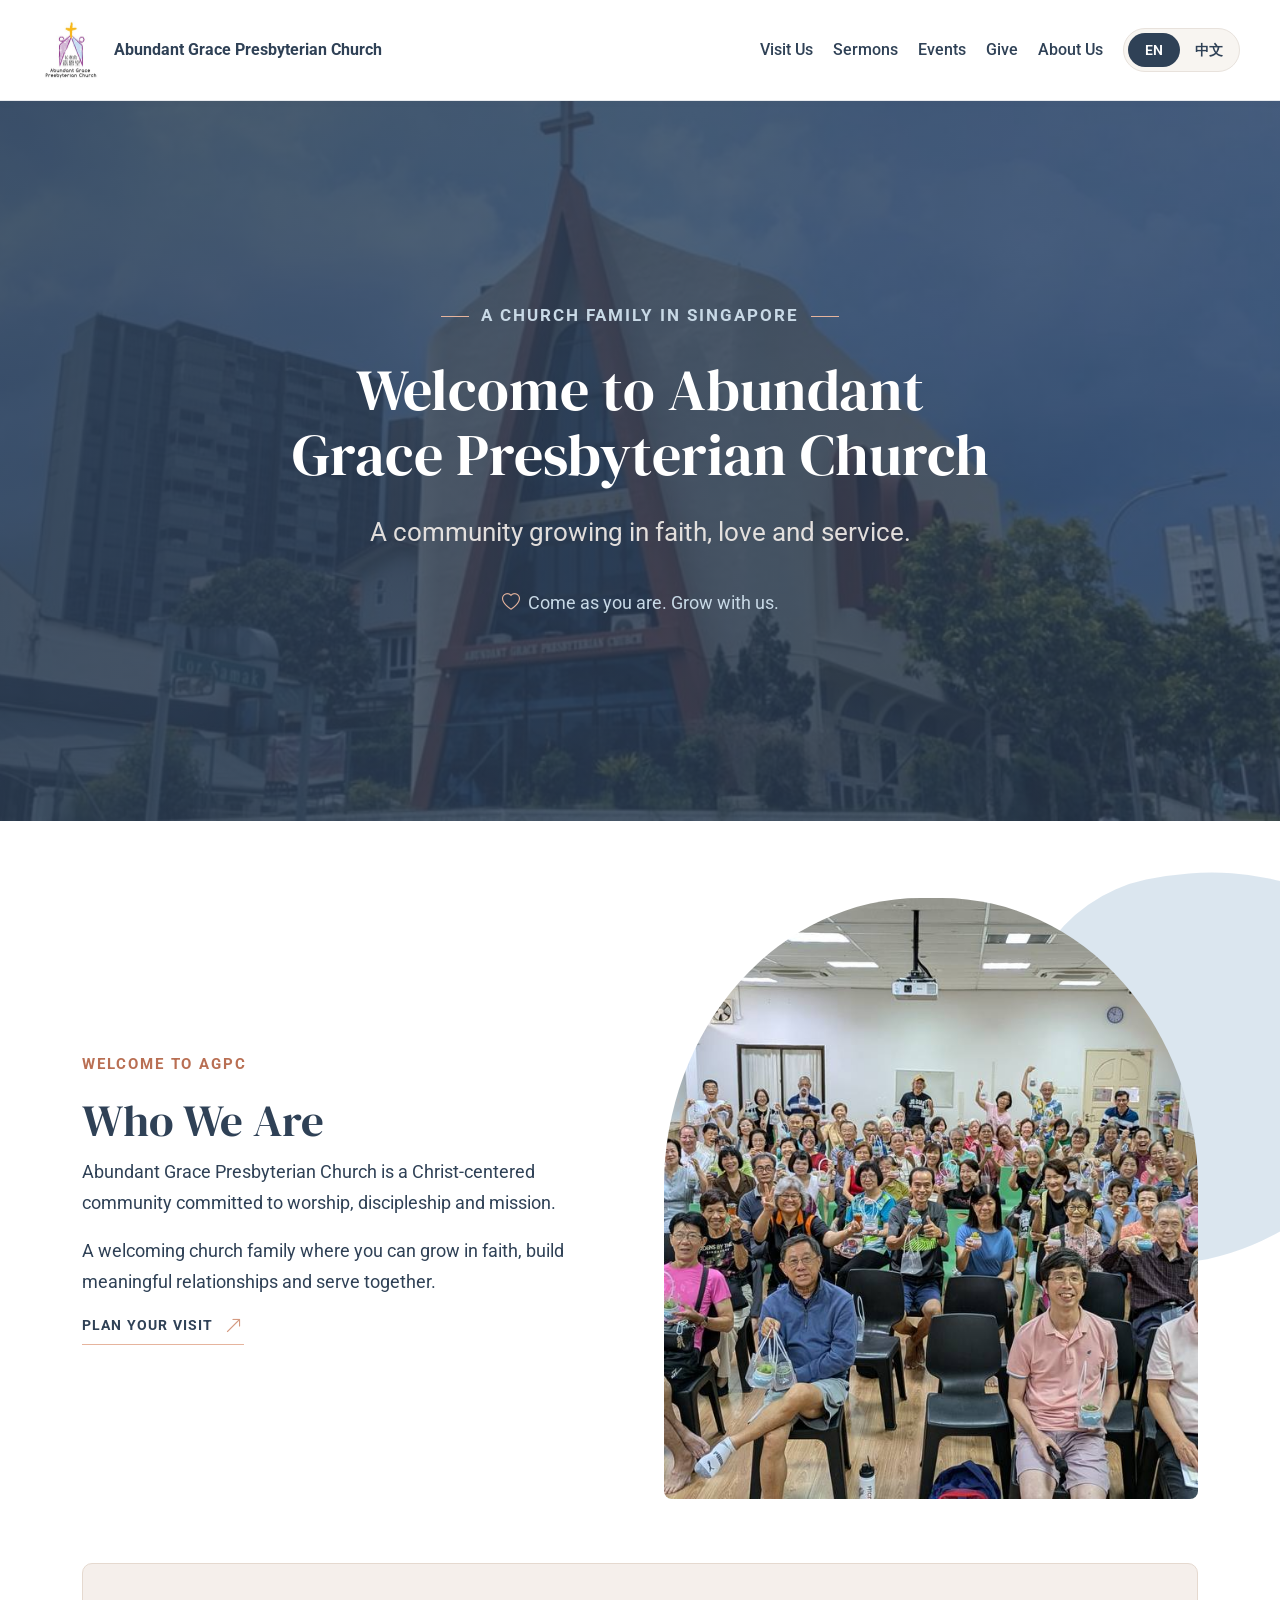
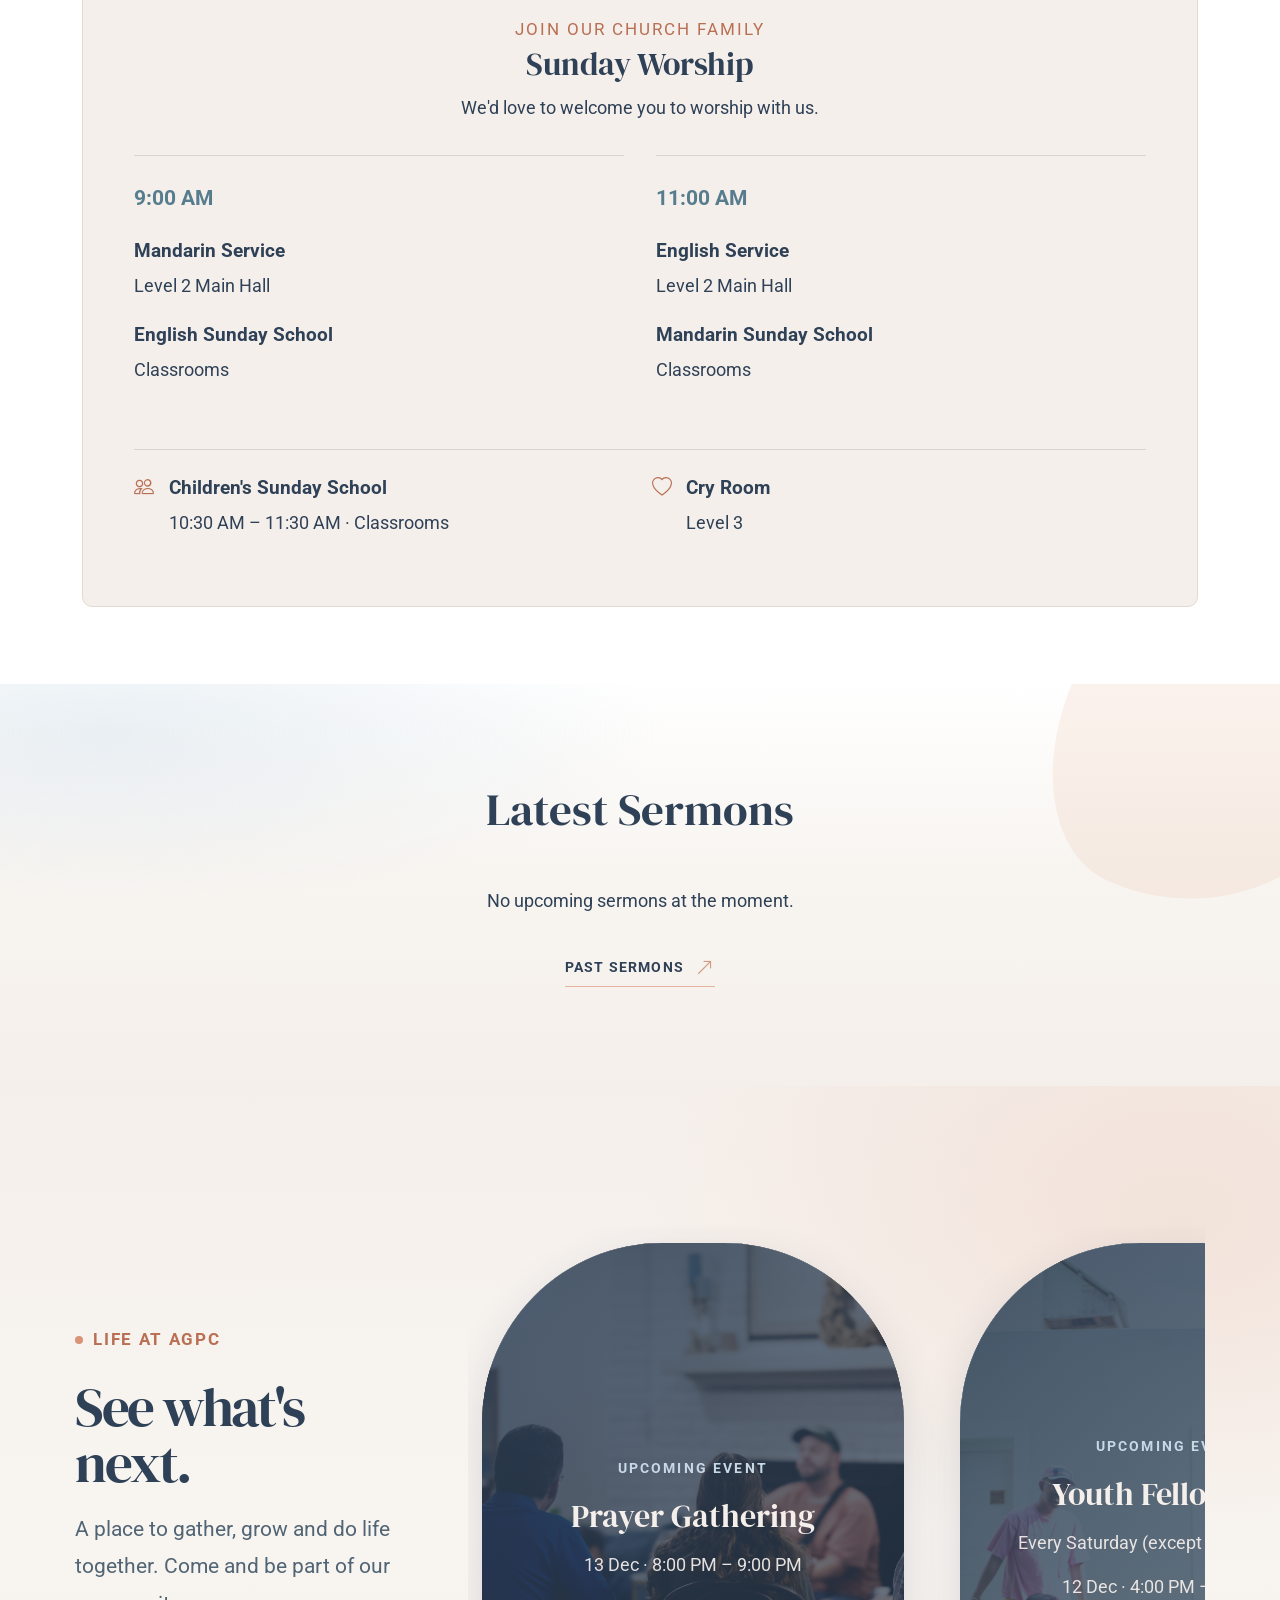
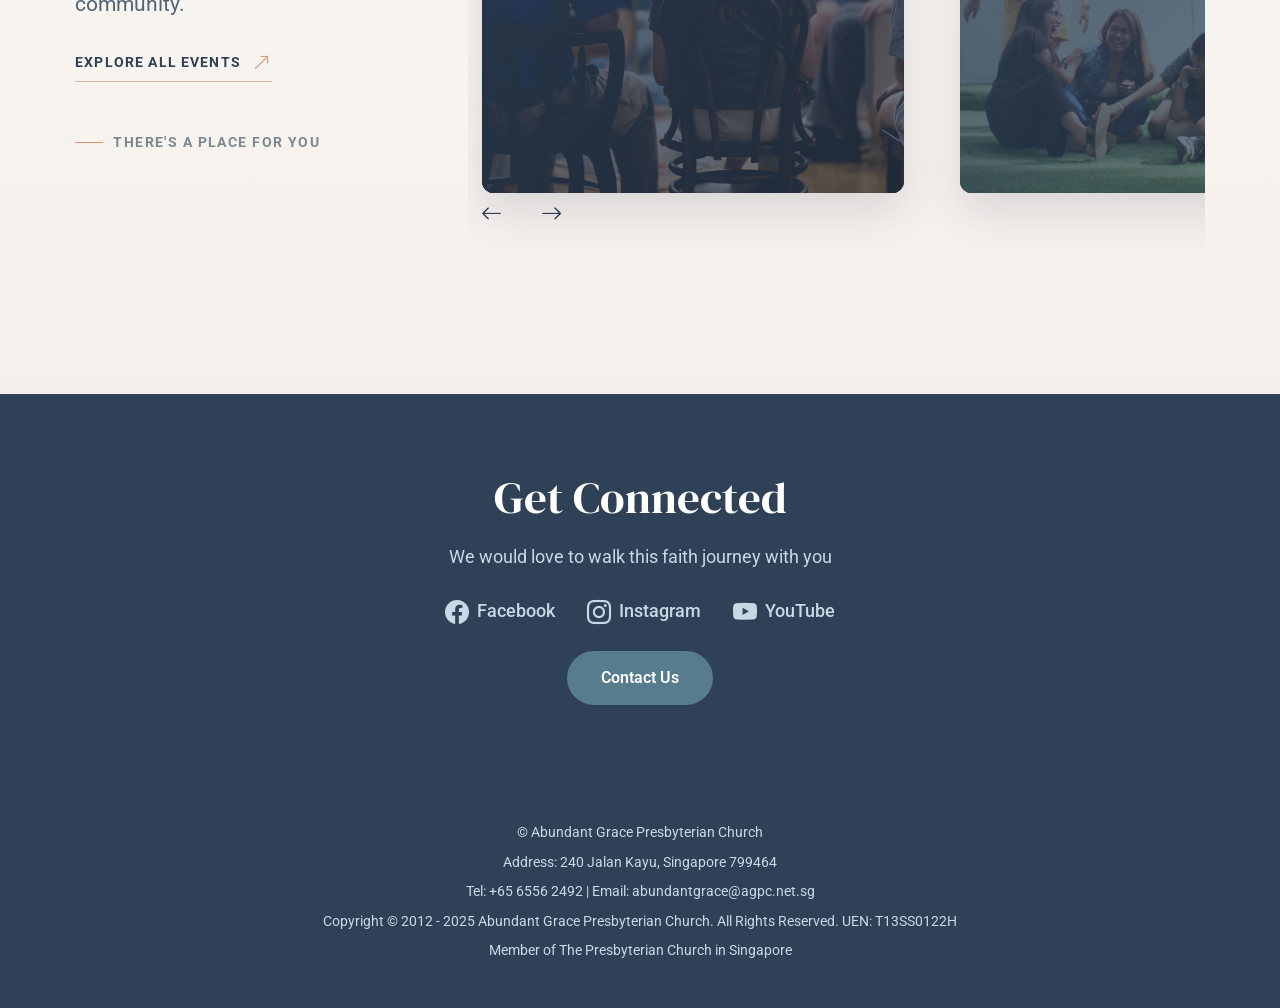
==== index.html @ 885da59f "Update index.html" ====
<html>
    <head>

        <meta charset="UTF-8">
        <meta name="viewport" content="width=device-width, initial-scale=1">
        
        <link rel="preconnect" href="https://fonts.googleapis.com">
        <link rel="preconnect" href="https://fonts.gstatic.com" crossorigin>
        <link href="https://fonts.googleapis.com/css2?family=Roboto:wght@400;500;600;700&display=swap" rel="stylesheet">
        <link href="https://fonts.googleapis.com/css2?family=DM+Serif+Display&display=swap" rel="stylesheet">
        <link href="https://cdn.jsdelivr.net/npm/bootstrap@5.3.0/dist/css/bootstrap.min.css" rel="stylesheet">
        
        <script src="https://cdn.jsdelivr.net/npm/bootstrap@5.3.0/dist/js/bootstrap.bundle.min.js"></script>
        
        <link rel="stylesheet" href="CSS/global.css">
        <link href="CSS/style.css" type="text/css" rel="stylesheet">
        <link rel="stylesheet" href="CSS/homepage.css">
        
        <link rel="stylesheet" href="https://cdn.jsdelivr.net/npm/bootstrap-icons@1.13.1/font/bootstrap-icons.min.css">
        
        <!-- Swiper CSS -->
        <link rel="stylesheet" href="https://cdn.jsdelivr.net/npm/swiper@10/swiper-bundle.min.css"/>

        <!-- Swiper JS -->
        <script src="https://cdn.jsdelivr.net/npm/swiper@10/swiper-bundle.min.js"></script>

    </head>

    <body>
        <!--
            Everything visible on the webpage goes inside here.
            This includes text, images, buttons, and anything else people can see and click.
            Think of this as the "body" of the page — what the visitor actually sees on screen.
        -->

        <!-- 
            LANGUAGE TOGGLE GUIDE:
            - The button at the end of the navbar switches between English and Chinese.
            - Each text item has a data-en="English text" and data-zh="Chinese text".
            - To change a label, just update those attributes. Example:
                <a data-en="Home" data-zh="首页">Home</a>
        -->


        <!-- Navbar -->
        <nav class="navbar navbar-expand-lg myNav">
            <div class="container-fluid d-flex justify-content-between align-items-center">
                <!-- Logo on the LEFT -->
                <a class="navbar-brand d-flex align-items-center customlink" href="index.html">
                    <img src="Images/agpc-logo-new-a3-crop_orig.jpg" alt="Church Logo" class="navbar-logo">
                    <span class="navbar-text"data-en="Abundant Grace Presbyterian Church"
                      data-zh="嘉恩堂长老会">
                    Abundant Grace Presbyterian Church</span>
                </a>

                <!-- This wrapper contains all nav links and toggle button on the RIGHT -->
                <div class="d-flex align-items-center">
                <!-- Navbar toggler (for small screens) -->
                <button class="navbar-toggler me-3" type="button" data-bs-toggle="collapse" data-bs-target="#navbarNav"
                    aria-controls="navbarNav" aria-expanded="false" aria-label="Toggle navigation">
                    <span class="navbar-toggler-icon"></span>
                </button>

                <!-- Collapsible nav links -->
                <div class="collapse navbar-collapse" id="navbarNav">
                    <ul class="navbar-nav ms-auto align-items-center">
                    <!-- Your nav items here -->
                    <li class="nav-item">
                        <a class="nav-link" href="Visit Us.html" data-en="Visit Us" data-zh="来访我们">Visit Us</a>
                    </li>
                    <li class="nav-item">
                        <a class="nav-link" href="Sermons.html" data-en="Sermons" data-zh="讲道">Sermons</a>
                    </li>
                    <li class="nav-item">
                        <a class="nav-link" href="Events.html" data-en="Events" data-zh="活动">Events</a>
                    </li>
                    <li class="nav-item">
                        <a class="nav-link" href="Give.html" data-en="Give" data-zh="奉献">Give</a>
                    </li>

                    <!-- Dropdown -->
                    <li class="nav-item dropdown">
                        <a class="nav-link dropdown-toggle" href="#" role="button" data-bs-toggle="dropdown"
                            aria-expanded="false" data-en="About Us" data-zh="关于我们">About Us</a>
                        <ul class="dropdown-menu">
                        <li><a class="dropdown-item" href="AGPC.html" data-en="AGPC" data-zh="嘉恩堂">AGPC</a></li>
                        <li><a class="dropdown-item" href="Ministries.html" data-en="Ministries" data-zh="事工">Ministries</a></li>
                        <li><a class="dropdown-item" href="Connect.html" data-en="Connect" data-zh="联系我们">Connect</a></li>
                        </ul>
                    </li>

                    <!-- Language toggle -->
                    <li class="nav-item">
                        <button
                            class="lang-toggle"
                            id="languageToggle"
                            type="button"
                            aria-label="Switch language"
                            aria-pressed="false"
                        >
                            <span class="lang-toggle-option" data-lang="en">EN</span>
                            <span class="lang-toggle-option" data-lang="zh">中文</span>
                            <span class="lang-toggle-slider" aria-hidden="true"></span>
                        </button>
                    </li>
                    </ul>
                </div>
                </div>
            </div>
        </nav>

        <!-- HERO SECTION -->
        <section class="hero-section hero-homepage">
            <div class="container hero-content">
        
                <div class="hero-eyebrow">
                    <span class="hero-eyebrow-line"></span>
                    <span data-en="A CHURCH FAMILY IN SINGAPORE"
                          data-zh="新加坡的教会大家庭">
                        A CHURCH FAMILY IN SINGAPORE
                    </span>
                    <span class="hero-eyebrow-line"></span>
                </div>
        
                <h1 data-en="Welcome to Abundant Grace Presbyterian Church"
                    data-zh="欢迎来到长老会嘉恩堂">
                    Welcome to Abundant Grace Presbyterian Church
                </h1>
        
                <p class="hero-subtitle"
                   data-en="A community growing in faith, love and service."
                   data-zh="在信仰、爱与服事中一同成长的群体。">
                    A community growing in faith, love and service.
                </p>
        
                <div class="hero-note">
                    <i class="bi bi-heart" aria-hidden="true"></i>
                    <span data-en="Come as you are. Grow with us."
                          data-zh="欢迎您来，与我们一同成长。">
                        Come as you are. Grow with us.
                    </span>
                </div>
        
            </div>
    
        </section>

        
        <!-- ABOUT / VISION + SUNDAY WORSHIP -->
        <section class="who-we-are-section">
            <div class="container">
        
                <!-- Introduction -->
                <div class="row align-items-center g-4 g-lg-5 who-intro">
                    <div class="col-md-6">
                        <span class="who-eyebrow">WELCOME TO AGPC</span>
        
                        <h2 data-en="Who We Are" data-zh="我们是谁">
                            Who We Are
                        </h2>
        
                        <p
                            data-en="Abundant Grace Presbyterian Church is a Christ-centered community committed to worship, discipleship and mission."
                            data-zh="长老会嘉恩堂是一个以基督为中心的社区，致力于敬拜、门徒训练和宣教。">
                            Abundant Grace Presbyterian Church is a
                            Christ-centered community committed to worship,
                            discipleship and mission.
                        </p>
        
                        <p class="who-welcome">
                            A welcoming church family where you can grow in faith,
                            build meaningful relationships and serve together.
                        </p>
        
                        <a href="Visit Us.html" class="events-view-all">
                            <span data-en="PLAN YOUR VISIT"
                                  data-zh="计划您的到访">
                                PLAN YOUR VISIT
                            </span>
                            <i class="bi bi-arrow-up-right" aria-hidden="true"></i>
                        </a>
                    </div>
        
                    <div class="col-md-6">
                        <div class="who-image-wrap">
                            <img
                                src="Images/Main Page/AGPC (1).jpg"
                                alt="Our church community"
                                class="who-image">
                        </div>
                    </div>
                </div>
        
                <!-- Sunday Worship -->
                <div class="who-we-are-schedule">
        
                    <div class="schedule-heading">
                        <span class="schedule-eyebrow"
                              data-en="JOIN OUR CHURCH FAMILY"
                              data-zh="加入我们的教会大家庭">
                            JOIN OUR CHURCH FAMILY
                        </span>
                        <h3 data-en="Sunday Worship"
                            data-zh="主日崇拜">
                            Sunday Worship
                        </h3>
                        <p data-en="We'd love to welcome you to worship with us."
                           data-zh="我们诚挚欢迎您与我们一同敬拜。">
                            We'd love to welcome you to worship with us.
                        </p>
                    </div>
                    
                    
                    <div class="schedule-grid">
                    
                        <article class="schedule-card">
                            <div class="schedule-time">9:00 AM</div>
                            <div class="schedule-details">
                                <h4 data-en="Mandarin Service" data-zh="华语崇拜">
                                    Mandarin Service
                                </h4>
                                <p data-en="Level 2 Main Hall" data-zh="二楼大堂">
                                    Level 2 Main Hall
                                </p>
                    
                                <div class="schedule-divider"></div>
                    
                                <h4 data-en="English Sunday School" data-zh="英语主日学">
                                    English Sunday School
                                </h4>
                                <p data-en="Classrooms" data-zh="课室">
                                    Classrooms
                                </p>
                            </div>
                        </article>
                    
                        <article class="schedule-card">
                            <div class="schedule-time">11:00 AM</div>
                            <div class="schedule-details">
                                <h4 data-en="English Service" data-zh="英语崇拜">
                                    English Service
                                </h4>
                                <p data-en="Level 2 Main Hall" data-zh="二楼大堂">
                                    Level 2 Main Hall
                                </p>
                    
                                <div class="schedule-divider"></div>
                    
                                <h4 data-en="Mandarin Sunday School" data-zh="华语主日学">
                                    Mandarin Sunday School
                                </h4>
                                <p data-en="Classrooms" data-zh="课室">
                                    Classrooms
                                </p>
                            </div>
                        </article>
                    
                    </div>
                    
                    <div class="schedule-family-notes">
                        <div>
                            <i class="bi bi-people" aria-hidden="true"></i>
                            <div>
                                <h4 data-en="Children's Sunday School"
                                    data-zh="儿童主日学">
                                    Children's Sunday School
                                </h4>
                                <p data-en="10:30 AM – 11:30 AM · Classrooms"
                                   data-zh="上午10:30 – 11:30 · 课室">
                                    10:30 AM – 11:30 AM · Classrooms
                                </p>
                            </div>
                        </div>
                    
                        <div>
                            <i class="bi bi-heart" aria-hidden="true"></i>
                            <div>
                                <h4 data-en="Cry Room" data-zh="婴儿安静室">
                                    Cry Room
                                </h4>
                                <p data-en="Level 3" data-zh="三楼">
                                    Level 3
                                </p>
                            </div>
                        </div>
                    </div>
                </div>
            </div>
        </section>



        <!-- UPCOMING SERMONS -->
        <section class="content-section py-5 sermons-section">
        <div class="container">
            <h2 class="text-center mb-5" data-en="Latest Sermons" data-zh="最新讲道">Latest Sermons</h2>
            <div id="latest-sermons" class="row g-4"></div>

            <div class="text-center mt-4">
                <a href="Sermons.html" class="events-view-all">
                    <span data-en="PAST SERMONS"
                          data-zh="过往讲道">
                        PAST SERMONS
                    </span>
                    <i class="bi bi-arrow-up-right" aria-hidden="true"></i>
                </a>
            </div>
        </div>
        </section>

       
        <!-- UPCOMING EVENTS — TWO-CARD EDITORIAL LAYOUT -->
        <section class="content-section events-section">
            <div class="container events-showcase">
                <div class="row g-4 g-lg-5 align-items-center">
        
                    <!-- LEFT: FIXED TYPOGRAPHY -->
                    <div class="col-lg-4 events-intro">
        
                        <div class="events-eyebrow">
                            <span class="events-eyebrow-dot"></span>
                            <span data-en="LIFE AT AGPC"
                                  data-zh="嘉恩堂生活">
                                LIFE AT AGPC
                            </span>
                        </div>
        
                        <h2 class="events-heading"
                            data-en="See what's next."
                            data-zh="看看接下来有什么活动。">
                            See what's <span>next.</span>
                        </h2>
        
                        <p class="events-description"
                           data-en="A place to gather, grow and do life together. Come and be part of our community."
                           data-zh="让我们相聚、成长，一起分享生活。欢迎加入我们的群体。">
                            A place to gather, grow and do life together.
                            Come and be part of our community.
                        </p>
        
                        <a href="Events.html" class="events-view-all">
                            <span data-en="EXPLORE ALL EVENTS"
                                  data-zh="探索所有活动">
                                EXPLORE ALL EVENTS
                            </span>
                            <i class="bi bi-arrow-up-right"
                               aria-hidden="true"></i>
                        </a>
        
                        <div class="events-side-note">
                            <span class="events-side-line"></span>
                            <span data-en="THERE'S A PLACE FOR YOU"
                                  data-zh="这里有属于你的位置">
                                THERE'S A PLACE FOR YOU
                            </span>
                        </div>
        
                    </div>
        
                    <!-- RIGHT: TWO-CARD SLIDESHOW -->
                    <div class="col-lg-8 events-gallery">
        
                        <div class="swiper upcoming-events-swiper">
        
                            <div class="swiper-wrapper" id="upcoming-events">
                                <!-- Populated by events-ui.js -->
                            </div>
        
                            <div class="events-carousel-footer">        
                                <div class="events-navigation">
                                    <button class="events-arrow events-prev"
                                            type="button"
                                            aria-label="Previous event">
                                        <i class="bi bi-arrow-left" aria-hidden="true"></i>
                                    </button>
                                    
                                    <button class="events-arrow events-next"
                                            type="button"
                                            aria-label="Next event">
                                        <i class="bi bi-arrow-right" aria-hidden="true"></i>
                                    </button>
                                </div>
        
                            </div>
                        </div>
        
                    </div>
                </div>
            </div>
        </section>


        <!-- CALL TO ACTION -->
        <section class="cta-section text-center"> 
            <div class="container"> 
                <h2 data-en="Get Connected" data-zh="与我们联系">Get Connected</h2> 
                <p data-en="We would love to walk this faith journey with you" data-zh="我们很乐意与你一同走这段信仰之旅"> We would love to walk this faith journey with you</p>
                <div class="social-links">
                    <a href="https://www.facebook.com/abundantgracepresbyterian" target="_blank" aria-label="Facebook">
                        <i class="bi bi-facebook"></i>
                        <span data-en="Facebook" data-zh="脸书">Facebook</span>
                    </a>
                
                    <a href="https://www.instagram.com/YOURPAGE" target="_blank" aria-label="Instagram">
                        <i class="bi bi-instagram"></i>
                        <span data-en="Instagram" data-zh="IG">Instagram</span>
                    </a>
                
                    <a href="https://www.youtube.com/YOURCHANNEL" target="_blank" aria-label="YouTube">
                        <i class="bi bi-youtube"></i>
                        <span data-en="YouTube" data-zh="YT">YouTube</span>
                    </a>
                </div>
                <a href="Connect.html" class="btn btn-cta" data-en="Contact Us" data-zh="联系我们">Contact Us</a> 
            </div> 
        </section>

        <!-- FOOTER -->
        <footer class="footer">
            <div class="container text-center">
                <p>© Abundant Grace Presbyterian Church</p>
                <p>Address: 240 Jalan Kayu, Singapore 799464</p>
                <p>
                    Tel: +65 6556 2492 |
                    Email: abundantgrace@agpc.net.sg
                </p>
                <p>
                    Copyright © 2012 - 2025 Abundant Grace Presbyterian Church.
                    All Rights Reserved. UEN: T13SS0122H
                </p>
                <p>Member of The Presbyterian Church in Singapore</p>
            </div>
        </footer>

        <!-- Utils first -->
        <script src="utils.js"></script>

        <!--  DATA FIRST -->
        <script src="sermons-data.js"></script>
        <script src="events-data.js"></script>

        <!--  THEN UI -->
        <script src="sermons-ui.js"></script>
        <script src="events-ui.js"></script>
        
    </body>
</html>
---- CSS/global.css ----
/* =====================================================
   AGPC WEBSITE — GLOBAL FOUNDATION
   File: CSS/global.css

   01. Colour system
   02. Layout tokens
   03. Global defaults
   04. Typography
   05. Shared accessibility
   06. Reduced motion
===================================================== */


/* -----------------------------------------------------
   01. COLOUR SYSTEM
----------------------------------------------------- */

:root {
    /* Brand colours */
    --brand-dark: #2F4156;
    --brand-primary: #567C8D;
    --brand-light: #C8D9E6;
    --brand-beige: #F5EFEB;
    --brand-white: #FFFFFF;

    /* Accents */
    --accent-ink: #F5EFEB;
    --accent-muted: #C8D9E6;
    --accent-clay: #E6B49D;
    --accent-hover: #D49A80;
    --accent-soft: #F8EAE2;

    /* Backgrounds */
    --bg-white: #FFFFFF;
    --bg-light: #F8F5F1;
    --bg-cream: #F5EFEB;
    --bg-dark: var(--brand-dark);
    --bg-blue: var(--brand-primary);
    --bg-clay: var(--accent-clay);

    /* Text */
    --text-main: var(--brand-dark);
    --text-on-dark: var(--brand-beige);
    --text-muted: #526575;
    --text-accent: #B96F53;

    /* Borders */
    --border-light: #E8E2DC;
    --border-accent: var(--accent-clay);

    /* Layout */
    --content-max-width: 1200px;
    --content-wide-width: 1400px;
    --section-padding-y: clamp(4rem, 7vw, 6.5rem);
    --section-padding-x: clamp(1.25rem, 4vw, 2.5rem);
    --content-gap: clamp(2rem, 4vw, 4rem);

    /* Typography */
    --font-heading: "DM Serif Display", Georgia, serif;
    --font-body: "Roboto", Arial, sans-serif;

    --text-body: 1.125rem;
    --text-body-small: 1rem;
    --text-lead: 1.25rem;
    --text-label: 0.9375rem;
    --text-caption: 0.875rem;

    --text-h1: clamp(3rem, 5.2vw, 5rem);
    --text-h2: clamp(2.125rem, 3.5vw, 3.25rem);
    --text-h3: clamp(1.75rem, 2.5vw, 2.25rem);
    --text-h4: clamp(1.125rem, 1.5vw, 1.375rem);
    --text-h5: 1.125rem;
    --text-h6: 1rem;

    --line-body: 1.75;
    --line-heading: 1.2;

    /* Shared visual details */
    --radius-small: 4px;
    --radius-medium: 12px;
    --radius-large: 20px;
    --shadow-soft: 0 12px 32px rgba(47, 65, 86, 0.08);
    --shadow-image: 0 20px 45px rgba(47, 65, 86, 0.12);
}


/* -----------------------------------------------------
   02. GLOBAL DEFAULTS
----------------------------------------------------- */

html {
    scroll-behavior: smooth;
    scroll-padding-top: 1rem;
}

body {
    margin: 0;
    color: var(--text-main);
    background: var(--bg-white);
    font-family: var(--font-body);
    font-size: var(--text-body);
    font-weight: 400;
    line-height: var(--line-body);
    -webkit-font-smoothing: antialiased;
    text-rendering: optimizeLegibility;
}

*,
*::before,
*::after {
    box-sizing: border-box;
}

img {
    display: block;
    max-width: 100%;
}

button,
input,
textarea,
select,
a {
    font-family: var(--font-body);
}

button,
input,
textarea,
select {
    font-size: inherit;
}

a {
    color: inherit;
}

p {
    margin-top: 0;
    font-size: inherit;
    line-height: var(--line-body);
}

section {
    position: relative;
    margin: 0;
}


/* -----------------------------------------------------
   03. TYPOGRAPHY
----------------------------------------------------- */

h1,
h2,
h3 {
    margin-top: 0;
    color: var(--text-main);
    font-family: var(--font-heading);
    font-weight: 400;
    text-wrap: balance;
}

h1 {
    font-size: var(--text-h1);
    line-height: 1.1;
}

h2 {
    font-size: var(--text-h2);
    line-height: var(--line-heading);
}

h3 {
    font-size: var(--text-h3);
    line-height: 1.25;
}

h4,
h5,
h6 {
    margin-top: 0;
    color: var(--text-main);
    font-family: var(--font-body);
    font-weight: 700;
    line-height: 1.45;
}

h4 {
    font-size: var(--text-h4);
}

h5 {
    font-size: var(--text-h5);
}

h6 {
    font-size: var(--text-h6);
}

.lead,
.text-lead {
    font-size: var(--text-lead);
    line-height: 1.7;
}

.text-small {
    font-size: var(--text-body-small);
    line-height: 1.7;
}

.text-caption {
    font-size: var(--text-caption);
    line-height: 1.6;
}


/* -----------------------------------------------------
   04. SHARED ACCESSIBILITY
----------------------------------------------------- */

a:focus-visible,
button:focus-visible,
input:focus-visible,
textarea:focus-visible,
select:focus-visible {
    outline: 3px solid var(--brand-primary);
    outline-offset: 3px;
}

button {
    -webkit-tap-highlight-color: transparent;
}


/* -----------------------------------------------------
   05. TABLET TYPOGRAPHY
----------------------------------------------------- */

@media (max-width: 991.98px) {
    :root {
        --text-body: 1.125rem;
        --text-h2: clamp(2rem, 4vw, 2.75rem);
    }
}


/* -----------------------------------------------------
   06. MOBILE TYPOGRAPHY
----------------------------------------------------- */

@media (max-width: 767.98px) {
    :root {
        --section-padding-y: 3.75rem;
        --section-padding-x: 1.25rem;

        --text-body: 1.125rem;
        --text-body-small: 1rem;
        --text-lead: 1.2rem;

        --text-h1: clamp(2.5rem, 8vw, 3.25rem);
        --text-h2: 2rem;
        --text-h3: 1.625rem;
        --text-h4: 1.1875rem;
        --text-h5: 1.125rem;
        --text-h6: 1rem;

        --text-label: 0.9375rem;
        --text-caption: 0.9375rem;
    }

    body {
        line-height: 1.75;
    }

    p {
        margin-bottom: 1rem;
    }
}


/* -----------------------------------------------------
   07. REDUCED MOTION
----------------------------------------------------- */

@media (prefers-reduced-motion: reduce) {
    html {
        scroll-behavior: auto;
    }

    *,
    *::before,
    *::after {
        scroll-behavior: auto !important;
        animation-duration: 0.01ms !important;
        animation-iteration-count: 1 !important;
        transition-duration: 0.01ms !important;
    }
}
---- CSS/style.css ----
/* =====================================================
   AGPC WEBSITE — SHARED COMPONENTS
   File: CSS/style.css

   01. Shared page layout
   02. Navbar
   03. Language toggle
   04. Shared links and buttons
   05. CTA
   06. Footer
===================================================== */


/* -----------------------------------------------------
   01. SHARED PAGE LAYOUT
----------------------------------------------------- */

.container {
    --bs-gutter-x: 1.5rem;
}

.content-section > .container,
.info-section > .container {
    width: 100%;
    max-width: var(--content-max-width);
    margin-inline: auto;
}

.info-section,
.light-section {
    background: var(--bg-light);
}

.light-section {
    text-align: center;
}

.light-section p {
    max-width: 700px;
    margin-inline: auto;
}

.section-spacious {
    padding-block: 5rem;
}


/* -----------------------------------------------------
   02. NAVBAR
----------------------------------------------------- */

.myNav {
    position: relative;
    z-index: 1000;
    width: 100%;
    background: #FFFFFF;
    border-bottom: 1px solid #E7E9ED;
    box-shadow: 0 2px 8px rgba(47, 65, 86, 0.04);
}

.myNav > .container-fluid {
    display: flex;
    align-items: center;
    justify-content: space-between;
    padding: 0.5rem 2.5rem;
}

.myNav .navbar-brand {
    display: flex;
    align-items: center;
    gap: 0.75rem;
    min-width: 0;
    margin-right: 1.5rem;
    padding: 0;
    text-decoration: none;
}

.myNav .navbar-logo {
    width: auto;
    height: 68px;
    flex-shrink: 0;
    object-fit: contain;
}

.myNav .navbar-text {
    max-width: 300px;
    color: var(--brand-dark);
    font-size: 1rem;
    font-weight: 700;
    line-height: 1.3;
    white-space: normal;
}

.myNav .navbar-nav {
    align-items: center;
    gap: 0.25rem;
}

.myNav .nav-link {
    position: relative;
    padding: 0.7rem 0.75rem;
    color: var(--brand-dark);
    font-size: 1rem;
    font-weight: 500;
    text-decoration: none;
    background: transparent;
    transition: color 0.2s ease;
}

.myNav .nav-link::after {
    position: absolute;
    right: 0.75rem;
    bottom: 0.35rem;
    left: 0.75rem;
    height: 1px;
    background: var(--brand-primary);
    content: "";
    transform: scaleX(0);
    transform-origin: left;
    transition: transform 0.2s ease;
}

.myNav .nav-link:hover,
.myNav .nav-link:focus-visible,
.myNav .nav-link.active {
    color: var(--brand-primary);
    background: transparent;
}

.myNav .nav-link:hover::after,
.myNav .nav-link:focus-visible::after,
.myNav .nav-link.active::after {
    transform: scaleX(1);
}

.myNav .dropdown-menu {
    padding: 0.5rem;
    border: 1px solid var(--border-light);
    border-radius: var(--radius-medium);
    box-shadow: var(--shadow-soft);
}

.myNav .dropdown-item {
    padding: 0.65rem 0.85rem;
    border-radius: 6px;
    color: var(--brand-dark);
    font-size: 0.95rem;
}

.myNav .dropdown-item:hover,
.myNav .dropdown-item:focus {
    color: var(--brand-dark);
    background: var(--bg-light);
}

.myNav .lang-toggle {
    margin-left: 0.5rem;
}

.myNav .navbar-toggler {
    padding: 0.5rem 0.65rem;
    border: 1px solid var(--border-light);
    border-radius: 8px;
    box-shadow: none;
}

.myNav .navbar-toggler:focus {
    outline: 2px solid var(--brand-primary);
    outline-offset: 3px;
    box-shadow: none;
}


/* -----------------------------------------------------
   03. LANGUAGE TOGGLE
----------------------------------------------------- */

.myNav .lang-toggle {
    --toggle-padding: 4px;
    --toggle-gap: 3px;

    position: relative;
    display: inline-grid !important;
    grid-template-columns: 52px 52px;
    align-items: center;
    gap: var(--toggle-gap);
    padding: var(--toggle-padding);
    border: 1px solid var(--border-light);
    border-radius: 999px;
    background: var(--bg-light);
    cursor: pointer;
    white-space: nowrap;
    vertical-align: middle;
    box-shadow: none;
    isolation: isolate;
}

.myNav .lang-toggle-option {
    position: relative;
    z-index: 2;
    display: flex;
    min-width: 0;
    height: 34px;
    align-items: center;
    justify-content: center;
    padding: 0 6px;
    border-radius: 999px;
    background: transparent;
    color: var(--brand-dark);
    font-size: 0.875rem;
    font-weight: 600;
    line-height: 1;
    transition: color 0.25s ease;
}

.myNav .lang-toggle-slider {
    position: absolute;
    z-index: 1;
    top: var(--toggle-padding);
    bottom: var(--toggle-padding);
    left: var(--toggle-padding);
    width: 52px;
    border-radius: 999px;
    background: var(--brand-dark);
    pointer-events: none;
    transform: translateX(0);
    transition: transform 0.3s cubic-bezier(0.22, 1, 0.36, 1);
}

.myNav .lang-toggle[data-lang="zh"] .lang-toggle-slider {
    transform: translateX(55px);
}

.myNav .lang-toggle[data-lang="en"]
.lang-toggle-option[data-lang="en"],
.myNav .lang-toggle[data-lang="zh"]
.lang-toggle-option[data-lang="zh"] {
    color: #FFFFFF;
}

.myNav .lang-toggle:focus-visible {
    outline: 3px solid var(--brand-primary);
    outline-offset: 3px;
}


/* -----------------------------------------------------
   04. SHARED TEXT LINKS
----------------------------------------------------- */

.who-visit-link,
.past-sermons-btn,
.events-view-all {
    display: inline-flex;
    align-items: center;
    gap: 10px;
    padding: 0 0 7px;
    border: 0;
    border-bottom: 1px solid var(--accent-clay);
    border-radius: 0;
    background: transparent;
    color: var(--brand-dark);
    font-family: var(--font-body);
    font-size: 0.9rem;
    font-weight: 700;
    letter-spacing: 0.07em;
    line-height: 1.6;
    text-decoration: none;
    cursor: pointer;
    transition: gap 0.25s ease, color 0.25s ease,
                border-color 0.25s ease;
}

.who-visit-link i,
.past-sermons-btn i,
.events-view-all i {
    color: var(--accent-hover);
    font-size: 1.1rem;
    transition: transform 0.25s ease, color 0.25s ease;
}

.who-visit-link:hover,
.past-sermons-btn:hover,
.events-view-all:hover {
    gap: 16px;
    color: var(--accent-hover);
    border-bottom-color: var(--accent-hover);
}

.who-visit-link:hover i,
.past-sermons-btn:hover i,
.events-view-all:hover i {
    color: var(--accent-hover);
    transform: translate(2px, -2px);
}

.who-visit-link:focus-visible,
.past-sermons-btn:focus-visible,
.events-view-all:focus-visible {
    outline: 2px solid var(--brand-primary);
    outline-offset: 5px;
}


/* -----------------------------------------------------
   05. CALL TO ACTION
----------------------------------------------------- */

.cta-section {
    padding: clamp(3.5rem, 6vw, 5rem) 1.5rem;
    background: var(--brand-dark);
    color: var(--brand-white);
    text-align: center;
}

.cta-section h2 {
    margin-bottom: 1rem;
    color: var(--brand-white);
}

.cta-section p {
    max-width: 650px;
    margin: 0 auto 1.5rem;
    color: var(--brand-light);
}

.cta-section .social-links a {
    color: var(--brand-light);
}

.cta-section .social-links a:hover {
    color: var(--brand-white);
}

.btn-cta {
    display: inline-block;
    padding: 0.8rem 2rem;
    border: 2px solid var(--brand-primary);
    border-radius: 999px;
    background: var(--brand-primary);
    color: #FFFFFF;
    font-weight: 600;
    text-decoration: none;
    transition: background-color 0.25s ease,
                border-color 0.25s ease,
                color 0.25s ease,
                transform 0.25s ease;
}

.btn-cta:hover,
.btn-cta:focus-visible {
    border-color: var(--brand-light);
    background: var(--brand-light);
    color: var(--brand-dark);
    transform: translateY(-2px);
}

.social-links {
    display: flex;
    align-items: center;
    justify-content: center;
    flex-wrap: wrap;
    gap: 2rem;
    margin: 1.5rem 0;
}

.social-links a {
    display: inline-flex;
    align-items: center;
    gap: 0.5rem;
    color: inherit;
    font-size: 1.05rem;
    font-weight: 500;
    text-decoration: none;
    transition: transform 0.2s ease, opacity 0.2s ease;
}

.social-links a i {
    font-size: 1.4rem;
}

.social-links a:hover {
    transform: translateY(-2px);
    opacity: 0.8;
}


/* -----------------------------------------------------
   06. FOOTER
----------------------------------------------------- */

.footer {
    padding: 2.5rem 1.5rem;
    background: var(--brand-dark);
    color: var(--brand-light);
    font-size: 0.9rem;
    line-height: 1.7;
    text-align: center;
}

.footer .container {
    max-width: 900px;
}

.footer p {
    margin: 0 0 0.35rem;
    color: var(--brand-light);
    font-size: 0.9rem;
    line-height: 1.65;
}

.footer a {
    color: var(--brand-light);
    text-decoration: underline;
    text-decoration-color: transparent;
    text-underline-offset: 3px;
    transition: color 0.2s ease,
                text-decoration-color 0.2s ease;
}

.footer a:hover,
.footer a:focus-visible {
    color: #FFFFFF;
    text-decoration-color: currentColor;
}


/* -----------------------------------------------------
   07. RESPONSIVE SHARED COMPONENTS
----------------------------------------------------- */

@media (max-width: 1199.98px) and (min-width: 992px) {
    .myNav > .container-fluid {
        padding-inline: 1.25rem;
    }

    .myNav .navbar-brand {
        gap: 0.6rem;
        margin-right: 0.75rem;
    }

    .myNav .navbar-logo {
        height: 58px;
    }

    .myNav .navbar-text {
        max-width: 220px;
        font-size: 0.9rem;
    }

    .myNav .nav-link {
        padding-inline: 0.55rem;
        font-size: 0.925rem;
    }

    .myNav .nav-link::after {
        right: 0.55rem;
        left: 0.55rem;
    }

    .myNav .lang-toggle {
        margin-left: 0.25rem;
    }
}


/* Bootstrap collapses the navbar at 991.98px */
@media (max-width: 991.98px) {
    .myNav > .container-fluid {
        flex-wrap: wrap;
        padding: 0.65rem 1.25rem;
    }

    .myNav > .container-fluid > .d-flex {
        display: contents !important;
    }

    .myNav .navbar-brand {
        flex: 1 1 0;
        min-width: 0;
        margin-right: 0.75rem;
    }

    .myNav .navbar-logo {
        height: 58px;
    }

    .myNav .navbar-text {
        max-width: 320px;
        font-size: 1rem;
        line-height: 1.3;
    }

    .myNav .navbar-toggler {
        flex: 0 0 auto;
        min-width: 48px;
        min-height: 44px;
        margin: 0 !important;
    }

    .myNav .navbar-collapse {
        flex: 0 0 100%;
        width: 100%;
        margin-top: 0.75rem;
        padding-top: 0.5rem;
        border-top: 1px solid var(--border-light);
    }

    .myNav .navbar-nav {
        align-items: stretch !important;
        gap: 0;
        width: 100%;
    }

    .myNav .nav-item {
        width: 100%;
    }

    .myNav .nav-link {
        display: block;
        padding: 0.8rem 0.5rem;
        border-bottom: 1px solid #F0F0F0;
        font-size: 1rem;
    }

    .myNav .nav-link::after {
        display: none;
    }

    .myNav .nav-link:hover,
    .myNav .nav-link.active {
        color: var(--brand-primary);
        background: transparent;
    }

    .myNav .lang-toggle {
        margin: 0.85rem 0;
    }

    .section-spacious {
        padding-block: 4rem;
    }
}


/* FINAL MOBILE NAVBAR */
@media (max-width: 767.98px) {
    nav.myNav {
        min-height: 72px;
        padding: 4px 0;
    }

    nav.myNav > .container-fluid {
        min-height: 64px;
        padding: 6px 12px;
    }

    nav.myNav .navbar-logo {
        width: 48px;
        height: 48px;
        flex-basis: 48px;
    }

    nav.myNav .navbar-text {
    font-size: 13px;
    line-height: 1.25;
    font-weight: 700;
   }   

    nav.myNav .navbar-toggler {
        width: 46px;
        height: 44px;
        flex-basis: 46px;
        padding: 7px;
    }

    nav.myNav .navbar-toggler-icon {
        width: 24px;
        height: 24px;
        background-size: 24px 24px;
    }
}
@media (max-width: 380px) {
    nav.myNav .navbar-logo {
        width: 50px;
        height: 50px;
        flex-basis: 50px;
    }

    nav.myNav .navbar-text {
        font-size: 14px;
    }
}


@media (max-width: 575.98px) {
    .myNav > .container-fluid {
        padding: 0.7rem 0.85rem;
    }

    .myNav .navbar-brand {
        gap: 0.55rem;
        margin-right: 0.5rem;
    }

    .myNav .navbar-logo {
        height: 54px;
    }

    .myNav .navbar-text {
        max-width: 235px;
        font-size: 0.95rem;
        line-height: 1.25;
    }

    .myNav .navbar-toggler {
        padding: 0.45rem 0.55rem;
    }

    .myNav .lang-toggle {
        grid-template-columns: 48px 48px;
    }

    .myNav .lang-toggle-slider {
        width: 48px;
    }

    .myNav .lang-toggle[data-lang="zh"] .lang-toggle-slider {
        transform: translateX(51px);
    }

    .cta-section {
        padding: 3.5rem 1.25rem;
    }

    .social-links {
        gap: 1.25rem;
    }

    .footer {
        padding: 2rem 1rem;
    }

    .footer p {
        font-size: 0.875rem;
        overflow-wrap: anywhere;
    }
}

@media (max-width: 359.98px) {
    .myNav .navbar-logo {
        height: 46px;
    }

    .myNav .navbar-text {
        max-width: 165px;
        font-size: 0.85rem;
    }
}


/* -----------------------------------------------------
   08. REDUCED MOTION
----------------------------------------------------- */

@media (prefers-reduced-motion: reduce) {
    .myNav .nav-link,
    .myNav .nav-link::after,
    .myNav .lang-toggle-slider,
    .myNav .lang-toggle-option,
    .who-visit-link,
    .past-sermons-btn,
    .events-view-all,
    .btn-cta,
    .social-links a,
    .footer a {
        transition: none !important;
    }
}

@media (max-width: 767.98px) {
    .myNav {
        zoom: 1.5 !important;
    }
}
---- CSS/homepage.css ----
/* =====================================================
   04. HOMEPAGE — index.html  
       Homepage-specific styles start in Section 2.
===================================================== */

/* -----------------------------------------------------
   4.1 HOMEPAGE HERO
   Warm editorial design with navy photo overlay
----------------------------------------------------- */

/* The homepage uses its own cream photo overlay */
.hero-homepage::before {
    content: none;
}

.hero-homepage {
    --hero-ink: var(--brand-beige);
    --hero-muted: var(--brand-light);
    --hero-clay: var(--accent-clay);

    position: relative;
    isolation: isolate;
    display: flex;
    align-items: center;
    justify-content: center;
    min-height: 80vh;
    overflow: hidden;
    padding: clamp(5rem, 9vw, 8rem) 1.5rem;

    background:
        linear-gradient(
            135deg,
            rgba(47, 65, 86, 0.88),
            rgba(47, 65, 86, 0.66)
        ),
        url("../Images/Church.jpg") center / cover no-repeat;

    color: var(--hero-ink);
    text-align: center;
}

/* Hero content container */
.hero-homepage .hero-content {
    width: 100%;
    max-width: 1100px;
    margin-inline: auto;
}

/* Small introductory label */
.hero-homepage .hero-eyebrow {
    display: flex;
    justify-content: center;
    align-items: center;
    gap: 12px;
    margin-bottom: 28px;
    color: var(--hero-muted);
    font-size: clamp(1rem, 1.3vw, 1.2rem);
    font-weight: 700;
    letter-spacing: 0.12em;
    line-height: 1.6;
}

.hero-homepage .hero-eyebrow-line {
    display: block;
    width: 28px;
    height: 1px;
    background: var(--hero-clay);
}

/* Homepage hero heading — oversized editorial style */
.hero-homepage h1 {
    font-family: var(--font-heading);
    font-size: clamp(2.8rem, 4.5vw, 5rem);
    color: var(--brand-white);
    line-height: 1.12;
}

/* Hero typography */
.hero-homepage .hero-subtitle,
.hero-homepage .hero-eyebrow,
.hero-homepage .hero-note {
    font-family: "Roboto", sans-serif;
}

.hero-homepage .hero-subtitle {
    max-width: 900px;
    margin: 1.5rem auto 0;
    color: rgba(245, 239, 235, 0.9);
    font-size: clamp(1.4rem, 2vw, 1.8rem);
    line-height: 1.65;
    text-wrap: pretty;
}

.hero-homepage .hero-eyebrow,
.hero-homepage .hero-note {
    color: #C8D9E6;
}

.hero-homepage .hero-note i {
    color: #E6B49D;
}

/* Welcoming note */
.hero-homepage .hero-note {
    display: flex;
    justify-content: center;
    align-items: center;
    gap: 8px;
    margin-top: 34px;
    color: var(--hero-muted);
    font-size: clamp(1.05rem, 1.4vw, 1.2rem);
}

/* Decorative line at the bottom */
.hero-homepage .hero-bottom-mark {
    display: flex;
    align-items: center;
    justify-content: center;
    gap: 12px;
    margin-top: 48px;
    color: var(--hero-clay);
    font-size: 0.8rem;
}

.hero-homepage .hero-bottom-mark span {
    width: 36px;
    height: 1px;
    background: rgba(84, 126, 146, 0.35);
}

/* -----------------------------------------------------
   4.2 SERVICE INFORMATION
----------------------------------------------------- */


/* =====================================================
   HOMEPAGE — REFINED WHO WE ARE & WORSHIP SCHEDULE
===================================================== */

.who-we-are-section {
    padding: clamp(3.5rem, 6vw, 6rem) 1.5rem;
    background: #FFFFFF;
    position: relative;
    isolation: isolate;
    overflow: hidden;
}

/* Soft decorative shape behind the section content */
.who-we-are-section::before {
    content: "";
    position: absolute;
    z-index: -1;
    top: 3rem;
    right: -8rem;
    width: 24rem;
    height: 24rem;
    border-radius: 42% 58% 63% 37% / 43% 40% 60% 57%;
    background: var(--brand-light);
    opacity: 0.65;
    transform: rotate(-12deg);
    pointer-events: none;
}

/* A more artistic crop for the main photograph */
.who-we-are-section .who-image-wrap {
    width: 100%;
    max-width: 580px;
    margin-inline: auto;
    overflow: hidden;
    border-radius: 48% 48% 8px 8px;
    background: #C8D9E6;
}

/* Keep the image filling its new shape */
.who-we-are-section .who-image {
    display: block;
    width: 100%;
    aspect-ratio: 4 / 4.5;
    object-fit: cover;
    object-position: center;
    transition: transform 0.6s ease;
}


.who-we-are-section .who-intro {
    margin-bottom: clamp(3rem, 5vw, 4.5rem);
}

.who-we-are-section .who-image-wrap:hover .who-image {
    transform: scale(1.035);
}

.who-eyebrow {
    display: inline-block;
    margin-bottom: 1rem;
    color: #B96F53;
    font-size: 0.95rem;
    font-weight: 700;
    letter-spacing: 0.12em;
}

.who-we-are-section h2,
.events-section .events-heading {
    font-family: var(--font-heading);
    font-size: var(--text-h2);
    line-height: 1.2;
}

/* Main homepage paragraphs */
/* Comfortable, more generous homepage body typography */
.who-we-are-section .who-intro p,
.who-we-are-section .schedule-details p,
.who-we-are-section .schedule-family-notes p,
.events-section .events-description {
    font-size: var(--text-body);
    line-height: var(--line-body);
}

.who-we-are-section .who-intro .who-welcome {
    margin-top: 1rem;
}

/* Schedule: one calm, unified panel */
.who-we-are-section .who-we-are-schedule {
    width: 100%;
    margin: 0;
    padding: clamp(2rem, 4vw, 3.5rem);
    border: 1px solid #E5D9CF;
    border-radius: 10px;
    background: #F5EFEB;
}

.who-we-are-section .schedule-heading {
    margin-bottom: 2rem;
    text-align: center;
}

.who-we-are-section .schedule-eyebrow {
    color: #B96F53;
    font-size: clamp(1rem, 1.3vw, 1.2rem);
    letter-spacing: 0.12em;
}

.who-we-are-section .schedule-heading h3 {
    margin-bottom: 0.5rem;
    font-family: "DM Serif Display", serif;
    font-size: var(--text-h3);
    font-weight: 400;
}

.who-we-are-section .schedule-grid {
    display: grid;
    grid-template-columns: repeat(2, minmax(0, 1fr));
    gap: 2rem;
}

.who-we-are-section .schedule-card {
    display: block;
    min-width: 0;
    padding: 1.5rem 0;
    border: 0;
    border-top: 1px solid #D9D4CD;
    border-radius: 0;
    background: transparent;
}

.who-we-are-section .schedule-time {
    margin-bottom: 1.25rem;
    color: #567C8D;
    font-size: clamp(1.15rem, 0.5vw + 1rem, 1.3rem);
    font-weight: 700;
}

.who-we-are-section .schedule-details h4,
.who-we-are-section .schedule-family-notes h4 {
    margin: 0 0 0.25rem;
    color: #2F4156;
    font-size: var(--text-h4);
    line-height: 1.5;
    font-weight: 700;
}

.who-we-are-section .schedule-divider {
    margin: 1.25rem 0;
    background: #D9D4CD;
}

.who-we-are-section .schedule-family-notes {
    display: grid;
    grid-template-columns: repeat(2, minmax(0, 1fr));
    gap: 1.5rem;
    margin-top: 1.5rem;
    padding-top: 1.5rem;
    border-top: 1px solid #D9D4CD;
}

.who-we-are-section .schedule-family-notes > div {
    display: flex;
    align-items: flex-start;
    gap: 0.9rem;
}

.who-we-are-section .schedule-family-notes > div > i {
    margin-top: 0.15rem;
    color: #B96F53;
    font-size: 1.25rem;
}


/* -----------------------------------------------------
   4.3 ABOUT SECTION
----------------------------------------------------- */

/* Homepage content background */
.content-section {
    background-color: var(--brand-white);
}

/* -----------------------------------------------------
   4.4 LATEST SERMONS
----------------------------------------------------- */

/* Sermons section background */
.content-section.sermons-section {
    position: relative;
    isolation: isolate;
    overflow: hidden;

    background:
        radial-gradient(
            ellipse at 8% 12%,
            rgba(200, 217, 230, 0.38),
            transparent 34%
        ),
        linear-gradient(
            180deg,
            #FFFFFF 0%,
            #F8F5F1 45%,
            #F5EFEB 100%
        );
}

.content-section.sermons-section::before {
    content: "";
    position: absolute;
    z-index: -1;
    top: -5rem;
    right: -5rem;

    width: clamp(14rem, 24vw, 24rem);
    aspect-ratio: 1;

    border-radius: 42% 58% 63% 37% / 43% 40% 60% 57%;
    background: var(--accent-clay);
    opacity: 0.18;
    transform: rotate(25deg);

    pointer-events: none;
}

.content-section.sermons-section > .container {
    width: 100%;
    max-width: 1200px;
    margin-inline: auto;
    padding: clamp(2rem, 4vw, 4rem) 1.5rem;
    background: transparent;
    border-radius: 0;
}

/* Sermon cards */
.sermons-section #latest-sermons .card {
    background-color: var(--brand-white);
}

#latest-sermons .col-md-6 {
    display: flex;
}

#latest-sermons .card {
    width: 100%;
}

/* -----------------------------------------------------
   4.5 UPCOMING EVENTS
   Artistic arched carousel
----------------------------------------------------- */

/* Events section colour system and layout */
.events-section {
    --events-clay: #D99375;
    --events-clay-dark: #B96F53;
    --events-cream: #F5EFEB;
    --events-ink: #2F4156;
    --events-blue: #C8D9E6;

    position: relative;
    isolation: isolate;
    overflow: hidden;
    padding: clamp(4rem, 7vw, 6rem) 1.5rem;

    background:
        radial-gradient(
            ellipse at 92% 15%,
            rgba(230, 180, 157, 0.24),
            transparent 32%
        ),
        linear-gradient(
            180deg,
            #F5EFEB 0%,
            #F8F5F1 48%,
            #F5EFEB 100%
        );
}

/* Main content container */
.events-section .events-showcase {
    width: 100%;
    max-width: 1600px;
    margin-inline: auto;
    padding: clamp(2rem, 4vw, 4rem);
    background-color: transparent;
    border-radius: 0;
}

.events-section .events-showcase > .row {
    align-items: center;
}

/* Events introduction */
.events-intro {
    padding-block: 1rem;
    position: relative;
    align-self: center;
}

/* Small section label */
.events-eyebrow {
    display: flex;
    align-items: center;
    gap: 10px;
    margin-bottom: 1.5rem;
    color: var(--events-clay-dark);
    font-size: clamp(1.05rem, 1.3vw, 1.2rem);
    font-weight: 700;
    letter-spacing: 0.1em;
}

.events-eyebrow-dot {
    width: 8px;
    height: 8px;
    flex-shrink: 0;
    border-radius: 50%;
    background: var(--events-clay);
}

/* Events heading */
.events-section .events-heading {
    max-width: 380px;
    margin: 0 0 1.25rem;
    color: var(--events-ink);
    font-family: "DM Serif Display", serif;
    font-size: clamp(2.8rem, 4.3vw, 4.3rem);
    font-weight: 400;
    letter-spacing: -0.045em;
    line-height: 1.02;
    text-align: left;
    text-wrap: balance;
}

.events-heading span {
    display: block;
    color: var(--events-clay-dark);
    font-style: italic;
}

/* Events description — comfortable editorial body text */
.events-section .events-description {
    max-width: 420px;
    margin: 0 0 1.75rem;
    color: #526575;
    font-size: clamp(1.125rem, 0.4vw + 1.05rem, 1.3rem);
    line-height: 1.8;
}

/* View all events link */
.who-visit-link,
.past-sermons-btn,
.events-view-all {
    display: inline-flex;
    align-items: center;
    gap: 12px;
    padding: 0 0 7px;
    border: 0;
    border-bottom: 1px solid var(--accent-clay);
    border-radius: 0;
    background: transparent;
    color: var(--brand-dark);
    font-family: var(--font-body);
    font-size: 0.9rem;
    font-weight: 700;
    letter-spacing: 0.08em;
    line-height: 1.6;
    text-decoration: none;
    cursor: pointer;

    transition:
        gap 0.25s ease,
        color 0.25s ease,
        border-color 0.25s ease;
}

/* Arrow icon — style the icon, not the whole link */
.who-visit-link i,
.past-sermons-btn i,
.events-view-all i {
    color: var(--accent-hover);
    font-size: 1.1rem;
    transition: transform 0.25s ease, color 0.25s ease;
}

/* Hover — only activate on the link being hovered */
.who-visit-link:hover,
.past-sermons-btn:hover,
.events-view-all:hover {
    gap: 18px;
    color: var(--accent-hover);
    border-bottom-color: var(--accent-hover);
}

/* Arrow movement */
.who-visit-link:hover i,
.past-sermons-btn:hover i,
.events-view-all:hover i {
    color: var(--accent-hover);
    transform: translate(2px, -2px);
}

/* Keyboard accessibility */
.who-visit-link:focus-visible,
.past-sermons-btn:focus-visible,
.events-view-all:focus-visible {
    outline: 2px solid var(--brand-primary);
    outline-offset: 5px;
}


/* Decorative side note */
.events-side-note {
    display: flex;
    align-items: center;
    gap: 10px;
    margin-top: 3rem;
    color: #7C898F;
    font-size: 0.9rem;
    font-weight: 700;
    letter-spacing: 0.1em;
}

.events-side-line {
    width: 28px;
    height: 1px;
    background: var(--events-clay);
}


/* Events carousel container */
.events-section .events-gallery {
    min-width: 0;
    align-self: center;
}

.events-section .upcoming-events-swiper {
    width: 100%;
    min-width: 0;
    overflow: hidden;
    padding: 16px 4px 20px;
}

/* Let Swiper control slide widths */
.events-section .upcoming-events-swiper .swiper-wrapper {
    align-items: stretch;
}

.events-section .upcoming-events-swiper .swiper-slide {
    display: flex;
    height: auto;
    align-items: stretch;
    justify-content: center;
    padding-inline: 10px;
    box-sizing: border-box;
}

/* Preserve the arched event artwork */
.events-section .upcoming-events-swiper .event-card-image {
    position: relative;
    isolation: isolate;
    display: flex;
    width: 100%;
    height: clamp(420px, 43vw, 580px);
    flex-direction: column;
    justify-content: center;
    overflow: hidden;

    border: none;
    border-radius: 180px 180px 12px 12px;

    background: var(--brand-dark);
    box-shadow: 0 18px 45px rgba(47, 65, 86, 0.16);

    transition:
        box-shadow 0.35s ease,
        transform 0.35s ease;
}

.events-section .upcoming-events-swiper
.event-card-image:hover {
    box-shadow: 0 24px 55px rgba(47, 65, 86, 0.2);
    transform: translateY(-4px);
}

.upcoming-title-zh {
  color: var(--brand-primary);
  font-size: 1.15rem;
  font-weight: 500;
  line-height: 1.5;
  margin-bottom: 1rem;
}

.upcoming-sermon-card h3 {
  overflow-wrap: anywhere;
}

.upcoming-sermon-card h4 {
  overflow-wrap: anywhere;
}

/* Full-bleed event photograph */
.events-section .event-card-image .event-flyer {
    position: absolute;
    z-index: -2;
    inset: 0;
    width: 100%;
    height: 100%;
    overflow: hidden;
    border: none;
    border-radius: 0;
    background: var(--brand-dark);
    box-shadow: none;
}

.events-section .event-card-image .event-flyer img {
    display: block;
    width: 100%;
    height: 100%;
    object-fit: cover;
    object-position: center;

    transform: scale(1.01);
    transition: transform 0.7s ease;
}

/* Tinted overlay matching the hero */
.events-section .event-card-image::before {
    position: absolute;
    z-index: -1;
    inset: 0;
    background: linear-gradient(
        135deg,
        rgba(47, 65, 86, 0.88),
        rgba(47, 65, 86, 0.66)
    );
    content: "";
    pointer-events: none;
}

.events-section .event-card-image:hover .event-flyer img {
    transform: scale(1.07);
}

/* Centre all event information over the image */
.events-section .event-card-image .event-info {
    position: relative;
    z-index: 1;
    display: flex;
    flex: 1;
    flex-direction: column;
    align-items: center;
    justify-content: center;
    gap: 16px;
    padding: clamp(24px, 3vw, 40px);
    color: #F5EFEB;
    text-align: center;
}

.events-section .event-card-image .event-card-eyebrow {
    color: #C8D9E6;
    font-size: 0.85rem;
    font-weight: 700;
    letter-spacing: 0.16em;
}

.events-section .event-card-image .event-info h3 {
    max-width: 100%;
    margin: 0;
    color: #F5EFEB;
    font-family: "DM Serif Display", serif;
    font-size: clamp(1.6rem, 2.5vw, 2.3rem);
    font-weight: 400;
    line-height: 1.2;
    overflow-wrap: anywhere;
}

.events-section .event-card-image .event-subtitle,
.events-section .event-card-image .event-card-date {
    margin: 0;
    color: rgba(245, 239, 235, 0.92);
    font-size: 1.1rem;
    line-height: 1.6;
}

.events-section .event-card-image .event-card-button {
    display: inline-flex;
    align-items: center;
    gap: 10px;
    margin-top: 8px;
    padding: 10px 20px;
    border: 1px solid #F5EFEB;
    border-radius: 999px;
    background: #F5EFEB;
    color: #2F4156;
    font: inherit;
    font-size: 1rem;
    font-weight: 600;
    cursor: pointer;
    transition: background 0.2s ease, transform 0.2s ease;
}

.events-section .event-card-image .event-card-button:hover {
    background: #C8D9E6;
    transform: translateY(-2px);
}

/* Carousel footer */
.events-section .events-carousel-footer {
    display: flex;
    align-items: center;
    justify-content: space-between;
    gap: 1rem;
}

.events-section .upcoming-events-swiper
.swiper-pagination-bullet {
    background: #C8D9E6;
}

.events-section .upcoming-events-swiper
.swiper-pagination-bullet-active {
    background: #B96F53;
}

.events-section .events-pagination-wrap {
    display: flex;
    align-items: center;
    gap: 1rem;
}

.events-section .events-pagination-label {
    color: #526575;
    font-size: 0.7rem;
    font-weight: 700;
    letter-spacing: 0.12em;
}

/* Minimal editorial carousel arrows */
.events-navigation {
    display: flex;
    align-items: center;
    gap: 1.25rem;
}

.events-arrow {
    display: flex;
    width: 40px;
    height: 40px;
    align-items: center;
    justify-content: center;

    padding: 0;
    border: none;
    border-radius: 0;
    background: transparent;

    color: #2F4156;
    font-size: 1.35rem;
    cursor: pointer;

    transition:
        color 0.25s ease,
        transform 0.25s ease;
}

.events-arrow:hover {
    background: transparent;
    color: #B96F53;
}

.events-arrow.events-prev:hover {
    transform: translateX(-3px);
}

.events-arrow.events-next:hover {
    transform: translateX(3px);
}

.events-arrow:focus-visible {
    outline: 2px solid #B96F53;
    outline-offset: 4px;
}

/* -----------------------------------------------------
   4.6 SHARED HOMEPAGE CARD & SOCIAL STYLES
----------------------------------------------------- */

/* General card appearance */
.card {
    flex: 1;
    border: none;
    border-radius: 15px;
    box-shadow: 0 10px 25px rgba(0, 0, 0, 0.06);
    transition: transform 0.2s ease;
}

.card:hover {
    transform: translateY(-6px);
}

/* Social links */
.social-links {
    display: flex;
    margin: 1.5rem 0;
    align-items: center;
    justify-content: center;
    flex-wrap: wrap;
    gap: 2rem;
}

.social-links a {
    display: flex;
    align-items: center;
    gap: 0.5rem;
    color: white;
    font-size: 1.1rem;
    font-weight: 500;
    text-decoration: none;
    transition: transform 0.2s ease, opacity 0.2s ease;
}

.social-links a i {
    font-size: 1.5rem;
}

.social-links a:hover {
    transform: translateY(-2px);
    opacity: 0.8;
}

/* END OF HOMEPAGE STYLES */




/* =====================================================
   05. HOMEPAGE — RESPONSIVE STYLES
   All tablet and mobile adjustments live here.
===================================================== */


/* -----------------------------------------------------
   5.1 TABLET AND SMALLER
   Screens up to 991.98px
----------------------------------------------------- */

@media (max-width: 991.98px) {

    /* Upcoming events introduction */
    .events-section .events-intro {
        display: flex;
        flex-direction: column;
        align-items: center;
        width: 100%;
        padding-block: 0.5rem;
        text-align: center;
    }

    .events-section .events-eyebrow {
        justify-content: center;
        margin-bottom: 1.25rem;
    }

    .events-section .events-heading {
        width: 100%;
        max-width: 600px;
        margin: 0 auto 1.25rem;
        text-align: center;
    }

    .events-section .events-heading span {
        display: inline;
    }

    .events-section .events-description {
        width: 100%;
        max-width: 520px;
        margin: 0 auto 1.75rem;
        text-align: center;
    }

    .events-section .events-view-all {
        align-self: center;
        justify-content: center;
    }

    .events-section .events-side-note {
        justify-content: center;
        margin-top: 2rem;
        text-align: center;
    }

    /* Events carousel */
    .events-section .events-gallery {
        width: 100%;
        min-width: 0;
        margin-top: 1rem;
    }
}


/* -----------------------------------------------------
   5.2 MOBILE
   Screens up to 767.98px
----------------------------------------------------- */

@media (max-width: 767.98px) {

    /* ================================================
       HERO
    ================================================ */

    .hero-homepage {
        min-height: 75vh;
        padding: 5rem 1.25rem;
    }

    .hero-homepage .hero-content {
        max-width: 100%;
    }

    /* A CHURCH FAMILY IN SINGAPORE */
    .hero-homepage .hero-eyebrow {
        gap: 8px;
        margin-bottom: 1.5rem;
        font-size: 0.9rem;
        letter-spacing: 0.1em;
        line-height: 1.7;
    }

    .hero-homepage .hero-eyebrow-line {
        width: 18px;
        flex-shrink: 0;
    }

    /* Main hero heading */
    .hero-homepage h1 {
        font-size: clamp(2.8rem, 9vw, 4rem);
        line-height: 1.08;
    }

    /* Come as you are. Grow with us. */
    .hero-homepage .hero-subtitle {
        max-width: 36rem;
        margin-top: 1.25rem;
        font-size: 1.35rem;
        line-height: 1.65;
    }

    /* WELCOME TO AGPC */
    .hero-homepage .hero-note {
        gap: 8px;
        margin-top: 1.75rem;
        font-size: 1rem;
        line-height: 1.6;
    }

    .hero-homepage .hero-bottom-mark {
        margin-top: 2.5rem;
    }


    /* ================================================
       WHO WE ARE & WORSHIP SCHEDULE
    ================================================ */

    .who-we-are-section {
        padding: clamp(3.5rem, 6vw, 6rem) 1.5rem;
       background: var(--brand-white);
       position: relative;
       isolation: isolate;
       overflow: hidden;
    }

   .who-we-are-section .who-eyebrow {
    font-size: 0.9rem;
    letter-spacing: 0.08em;
   }

    .who-we-are-section .who-intro {
        margin-bottom: 2.75rem;
    }

    .who-we-are-section .who-intro > div:first-child {
        text-align: center;
    }

    .who-we-are-section .who-intro p {
        margin-right: auto;
        margin-left: auto;
    }

    .who-we-are-section .who-image {
        aspect-ratio: 4 / 3;
    }

    .who-we-are-section .who-we-are-schedule {
        padding: 1.5rem 1.25rem;
    }

    .who-we-are-section .schedule-grid,
    .who-we-are-section .schedule-family-notes {
        grid-template-columns: minmax(0, 1fr);
        gap: 1rem;
    }

    .who-we-are-section .schedule-card {
        padding: 1.25rem 0;
    }

    .who-we-are-section .schedule-family-notes {
        gap: 1.25rem;
    }

    /* JOIN OUR CHURCH FAMILY */
    .who-we-are-section .schedule-eyebrow {
        font-size: 1.05rem;
        line-height: 1.6;
    }


    /* ================================================
       LATEST SERMONS
    ================================================ */

    #latest-sermons .col-md-6 {
        display: flex;
    }

    #latest-sermons .card {
        width: 100%;
    }


    /* ================================================
       UPCOMING EVENTS
    ================================================ */

    .events-section {
        padding: 2rem 1rem;
    }

   .events-section .events-showcase {
        padding: 1.5rem 1rem;
    }

    .events-section .events-heading {
        font-size: clamp(2.5rem, 9vw, 3.5rem);
        line-height: 1.08;
    }

    .events-section .events-description {
        font-size: 1.2rem;
        line-height: 1.75;
    }

    /* THERE'S A PLACE FOR YOU */
    .events-section .events-eyebrow {
        font-size: 1rem;
        letter-spacing: 0.1em;
        line-height: 1.7;
    }

    /* DISCOVER — if this is the side-note element */
    .events-section .events-side-note {
        font-size: 0.8rem;
        letter-spacing: 0.08em;
        line-height: 1.7;
    }

    /* Event carousel cards */
    .events-section .upcoming-events-swiper {
        padding: 12px 2px 18px;
    }

    .events-section .upcoming-events-swiper .swiper-slide {
        padding-inline: 6px;
    }

    .events-section .upcoming-events-swiper .event-card-image {
        height: clamp(400px, 120vw, 500px);
        border-radius: 150px 150px 12px 12px;
    }

    .events-section .event-card-image .event-info {
        gap: 14px;
        padding: 1.5rem;
    }

    .events-section .event-card-image .event-info h3 {
        font-size: clamp(1.6rem, 6vw, 2rem);
    }

    .events-section .event-card-image .event-subtitle,
    .events-section .event-card-image .event-card-date {
        font-size: 1rem;
    }

    .events-section .events-carousel-footer {
        flex-wrap: wrap;
    }

    .events-navigation {
        gap: 0.75rem;
    }

    .events-arrow {
        width: 44px;
        height: 44px;
    }


    /* ================================================
       SOCIAL LINKS
    ================================================ */

    .social-links {
        gap: 1.25rem;
    }

    .social-links a {
        font-size: 1rem;
    }
}

@media (max-width: 576px) {
    .content-section.sermons-section {
        padding: 2.5rem 1rem;
    }

    .content-section.sermons-section > .container {
        padding: 1.5rem 1rem;
    }
}

/* -----------------------------------------------------
   5.3 REDUCED MOTION
   Respect the visitor's motion preferences
----------------------------------------------------- */

@media (prefers-reduced-motion: reduce) {

    .who-we-are-section *,
    .who-we-are-section *::before,
    .who-we-are-section *::after,
    .hero-homepage *,
    .hero-homepage *::before,
    .hero-homepage *::after,
    .events-section *,
    .events-section *::before,
    .events-section *::after,
    .card {
        animation: none !important;
        transition: none !important;
        scroll-behavior: auto !important;
    }
}
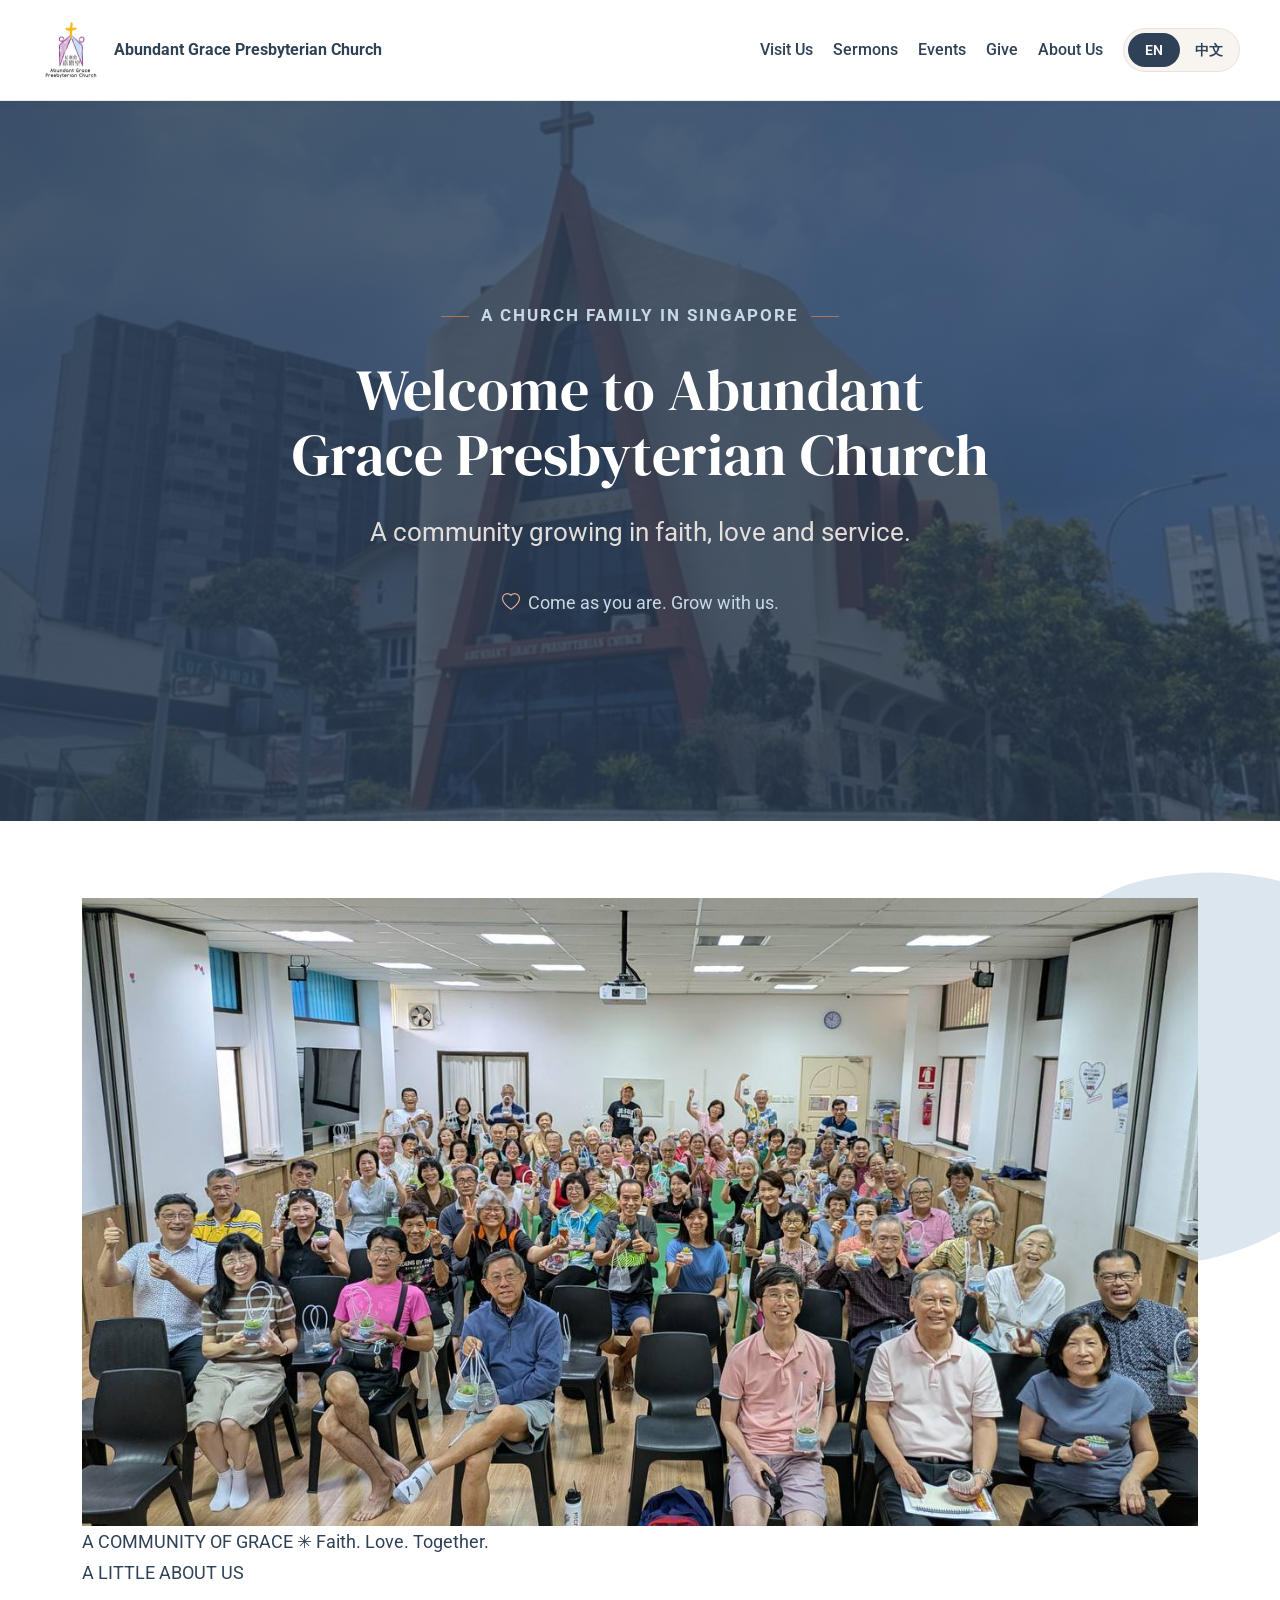
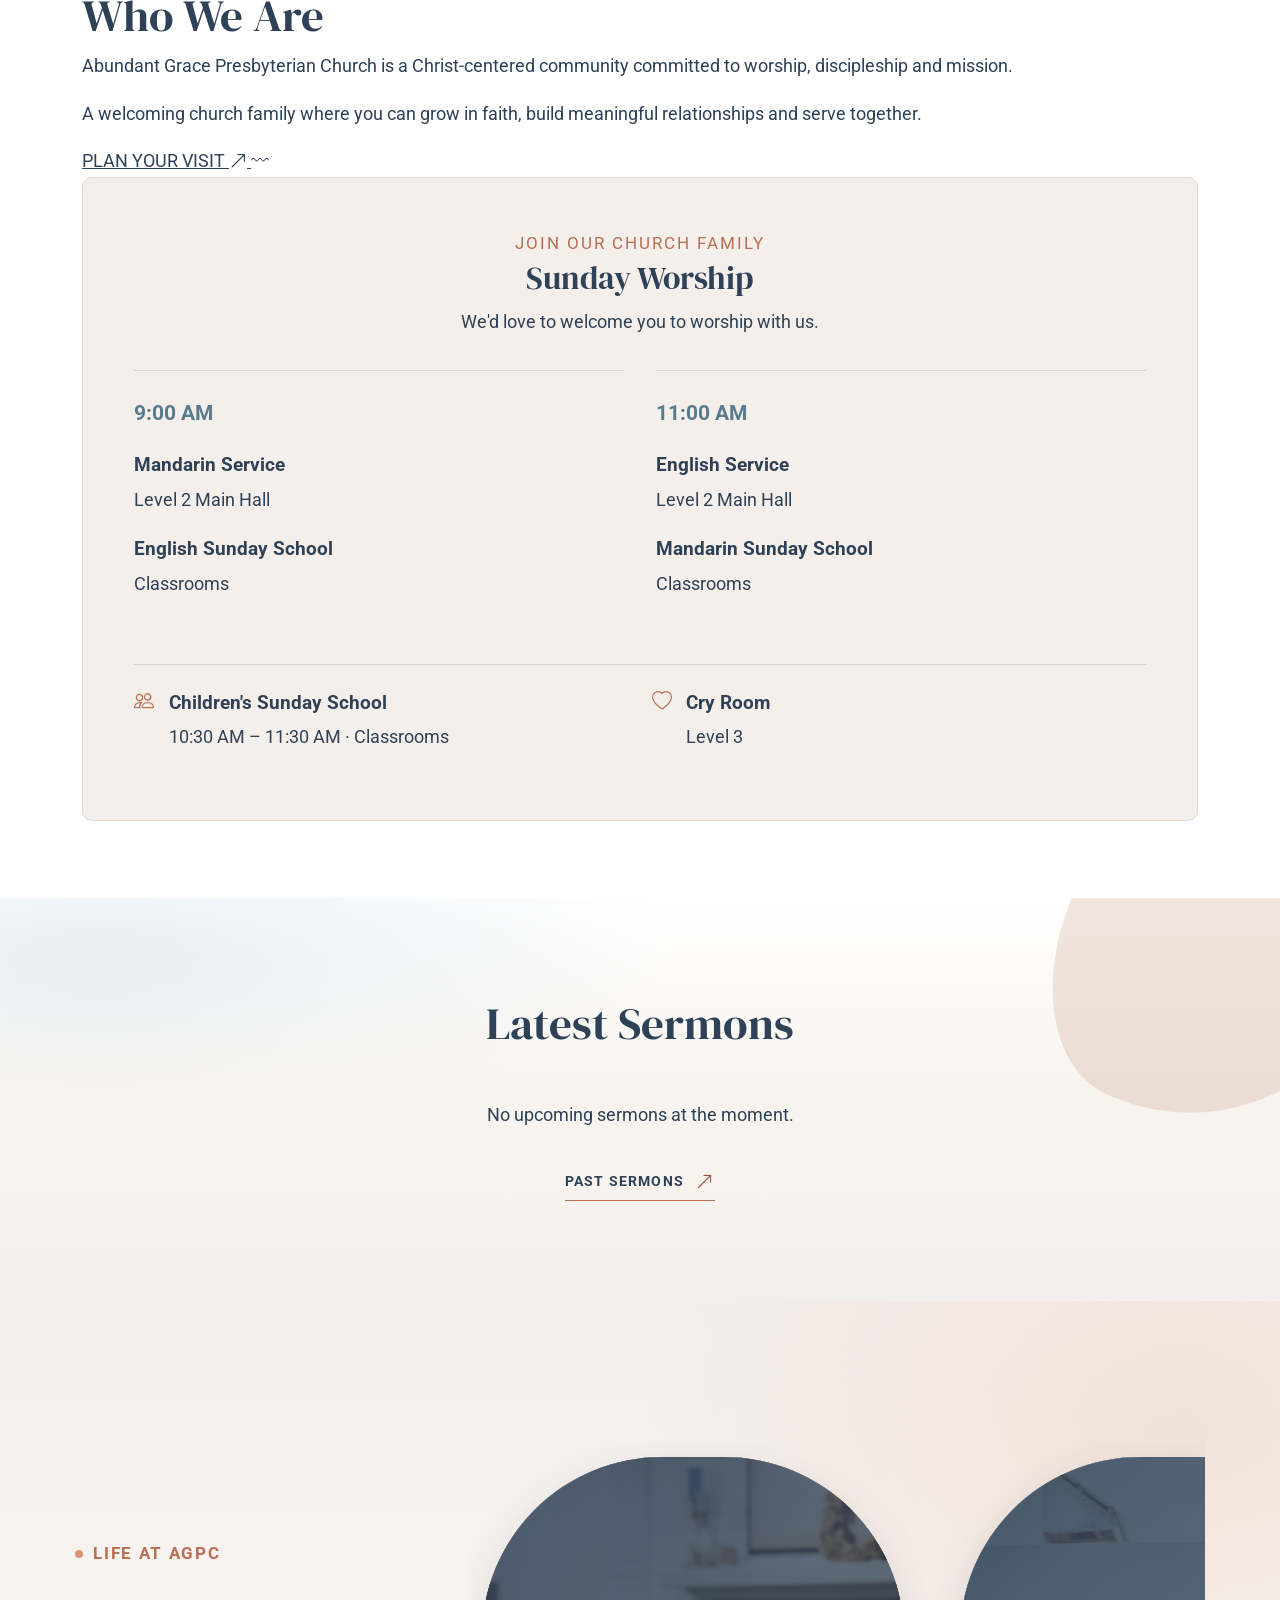
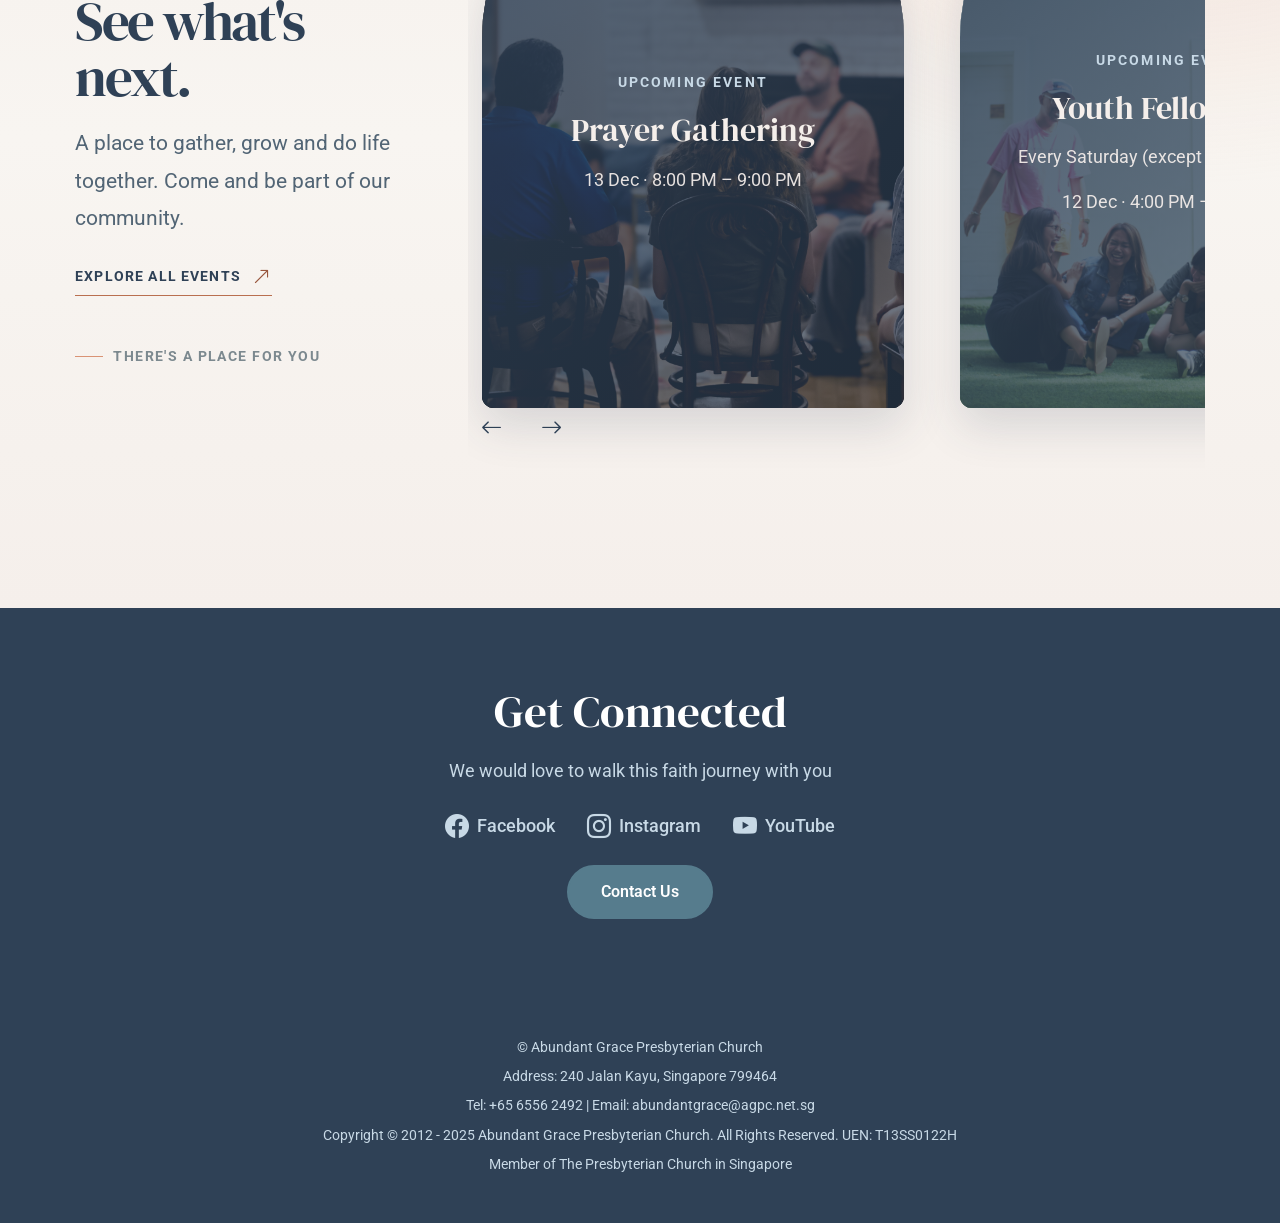
==== commit 50752574: "Update index.html" ====
--- a/index.html
+++ b/index.html
@@ -150,46 +150,75 @@
         <section class="who-we-are-section">
             <div class="container">
         
-                <!-- Introduction -->
-                <div class="row align-items-center g-4 g-lg-5 who-intro">
-                    <div class="col-md-6">
-                        <span class="who-eyebrow">WELCOME TO AGPC</span>
-        
-                        <h2 data-en="Who We Are" data-zh="我们是谁">
+                <!-- Artistic Who We Are Introduction -->
+                <div class="who-intro-art">
+                
+                    <div class="who-art-photo">
+                        <img
+                            src="Images/Main Page/AGPC (1).jpg"
+                            alt="Our church community growing together in faith"
+                            class="who-art-image"
+                        >
+                
+                        <!-- Decorative editorial details -->
+                        <span class="who-photo-label">
+                            A COMMUNITY OF GRACE
+                        </span>
+                
+                        <span class="who-photo-star" aria-hidden="true">✳</span>
+                
+                        <span class="who-photo-caption">
+                            Faith. Love. Together.
+                        </span>
+                    </div>
+                
+                    <!-- Overlapping paper clipping -->
+                    <article class="who-paper-card">
+                
+                        <span class="who-paper-tape" aria-hidden="true"></span>
+                
+                        <div class="who-paper-eyebrow">
+                            <span class="who-paper-dot"></span>
+                            <span data-en="A LITTLE ABOUT US"
+                                  data-zh="认识嘉恩堂">
+                                A LITTLE ABOUT US
+                            </span>
+                        </div>
+                
+                        <h2 data-en="Who We Are"
+                            data-zh="我们是谁">
                             Who We Are
                         </h2>
-        
-                        <p
-                            data-en="Abundant Grace Presbyterian Church is a Christ-centered community committed to worship, discipleship and mission."
-                            data-zh="长老会嘉恩堂是一个以基督为中心的社区，致力于敬拜、门徒训练和宣教。">
+                
+                        <p class="who-paper-intro"
+                           data-en="Abundant Grace Presbyterian Church is a Christ-centered community committed to worship, discipleship and mission."
+                           data-zh="长老会嘉恩堂是一个以基督为中心的群体，致力于敬拜、门徒训练和宣教。">
                             Abundant Grace Presbyterian Church is a
                             Christ-centered community committed to worship,
                             discipleship and mission.
                         </p>
-        
-                        <p class="who-welcome">
+                
+                        <p class="who-paper-welcome"
+                           data-en="A welcoming church family where you can grow in faith, build meaningful relationships and serve together."
+                           data-zh="这是一个温暖的教会大家庭，让您在信仰中成长、建立真挚的关系，并一同服事。">
                             A welcoming church family where you can grow in faith,
                             build meaningful relationships and serve together.
                         </p>
-        
-                        <a href="Visit Us.html" class="events-view-all">
+                
+                        <a href="Visit Us.html" class="who-paper-link">
                             <span data-en="PLAN YOUR VISIT"
                                   data-zh="计划您的到访">
                                 PLAN YOUR VISIT
                             </span>
                             <i class="bi bi-arrow-up-right" aria-hidden="true"></i>
                         </a>
-                    </div>
-        
-                    <div class="col-md-6">
-                        <div class="who-image-wrap">
-                            <img
-                                src="Images/Main Page/AGPC (1).jpg"
-                                alt="Our church community"
-                                class="who-image">
-                        </div>
-                    </div>
-                </div>
+                
+                        <span class="who-paper-doodle" aria-hidden="true">〰</span>
+                
+                    </article>
+                
+                </div>
+
         
                 <!-- Sunday Worship -->
                 <div class="who-we-are-schedule">
--- a/CSS/global.css
+++ b/CSS/global.css
@@ -24,11 +24,11 @@
     --brand-white: #FFFFFF;
 
     /* Accents */
-    --accent-ink: #F5EFEB;
-    --accent-muted: #C8D9E6;
-    --accent-clay: #E6B49D;
-    --accent-hover: #D49A80;
-    --accent-soft: #F8EAE2;
+   --accent-ink: #F5EFEB;
+   --accent-muted: #C8D9E6;
+   --accent-clay: #B96F50;     /* Terracotta text */
+   --accent-hover: #98563D;    /* Darker terracotta */
+   --accent-soft: #F8EAE2;     /* Soft terracotta background */
 
     /* Backgrounds */
     --bg-white: #FFFFFF;
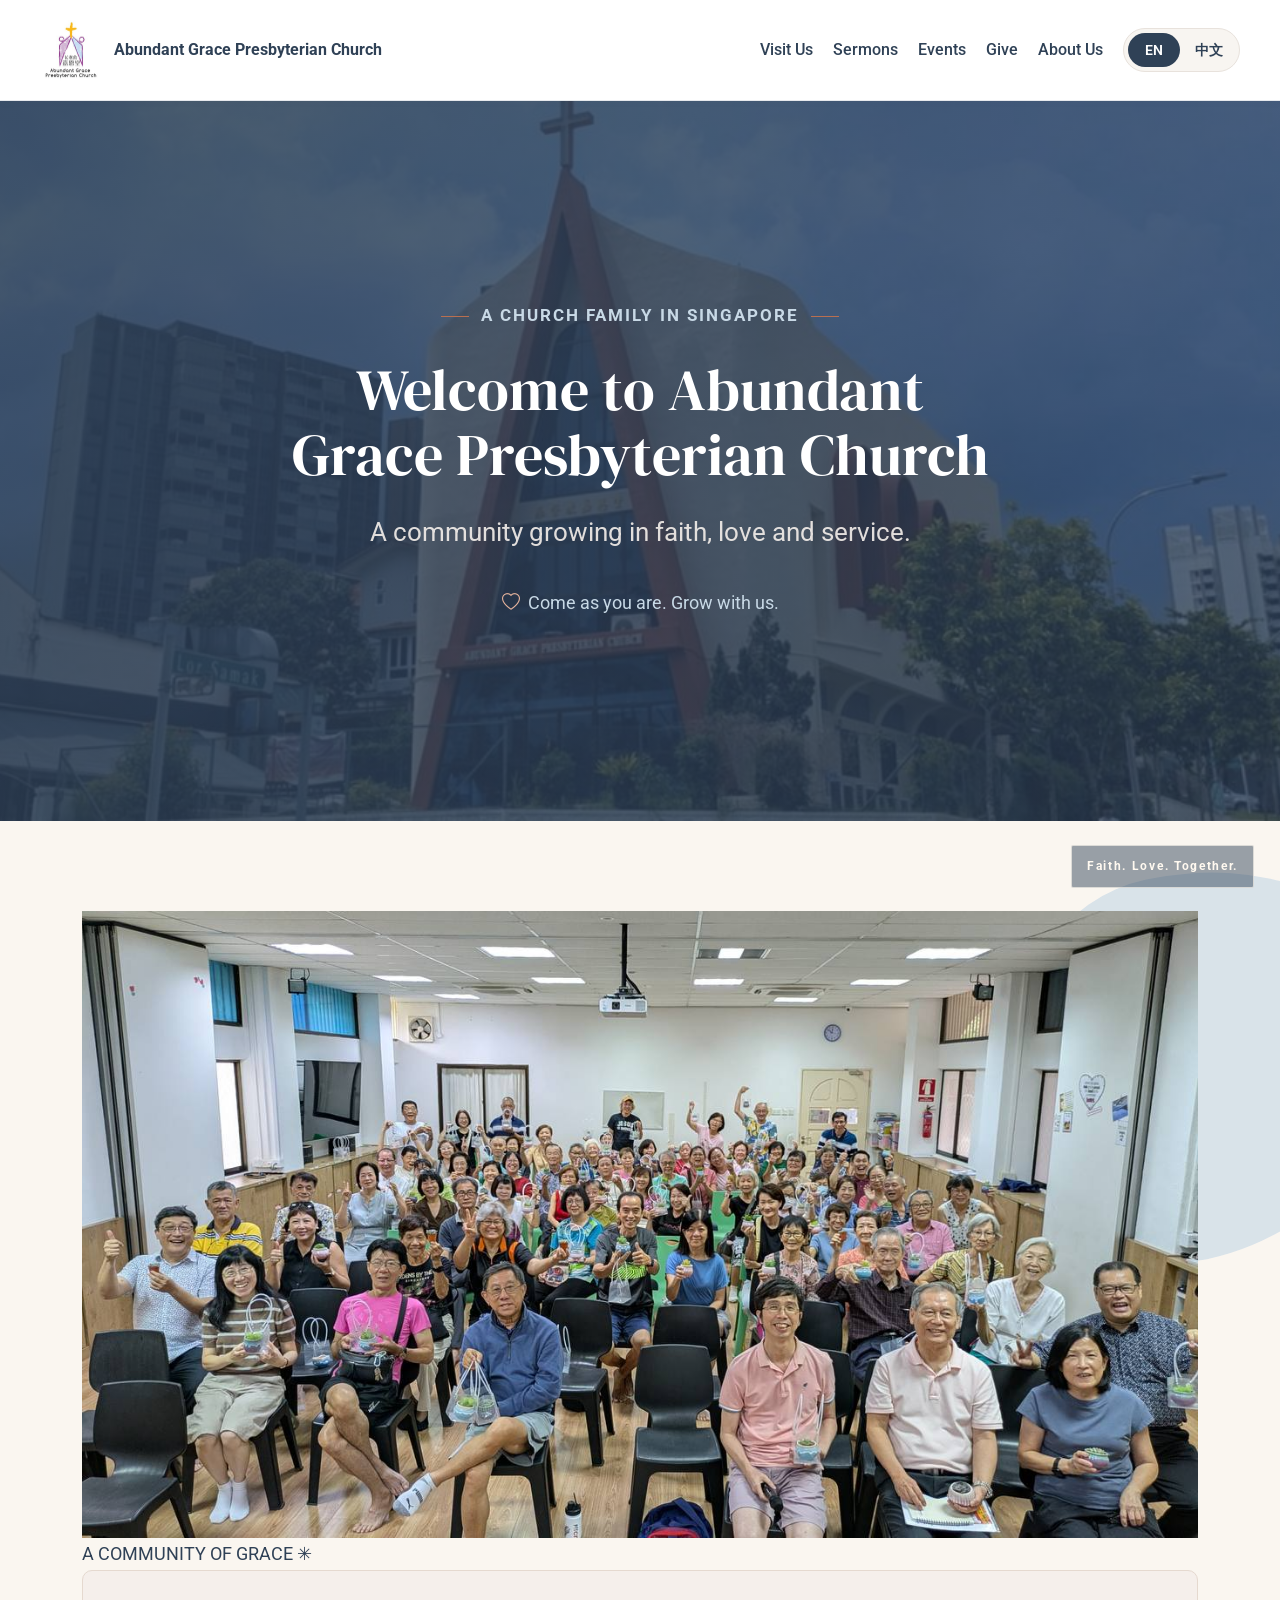
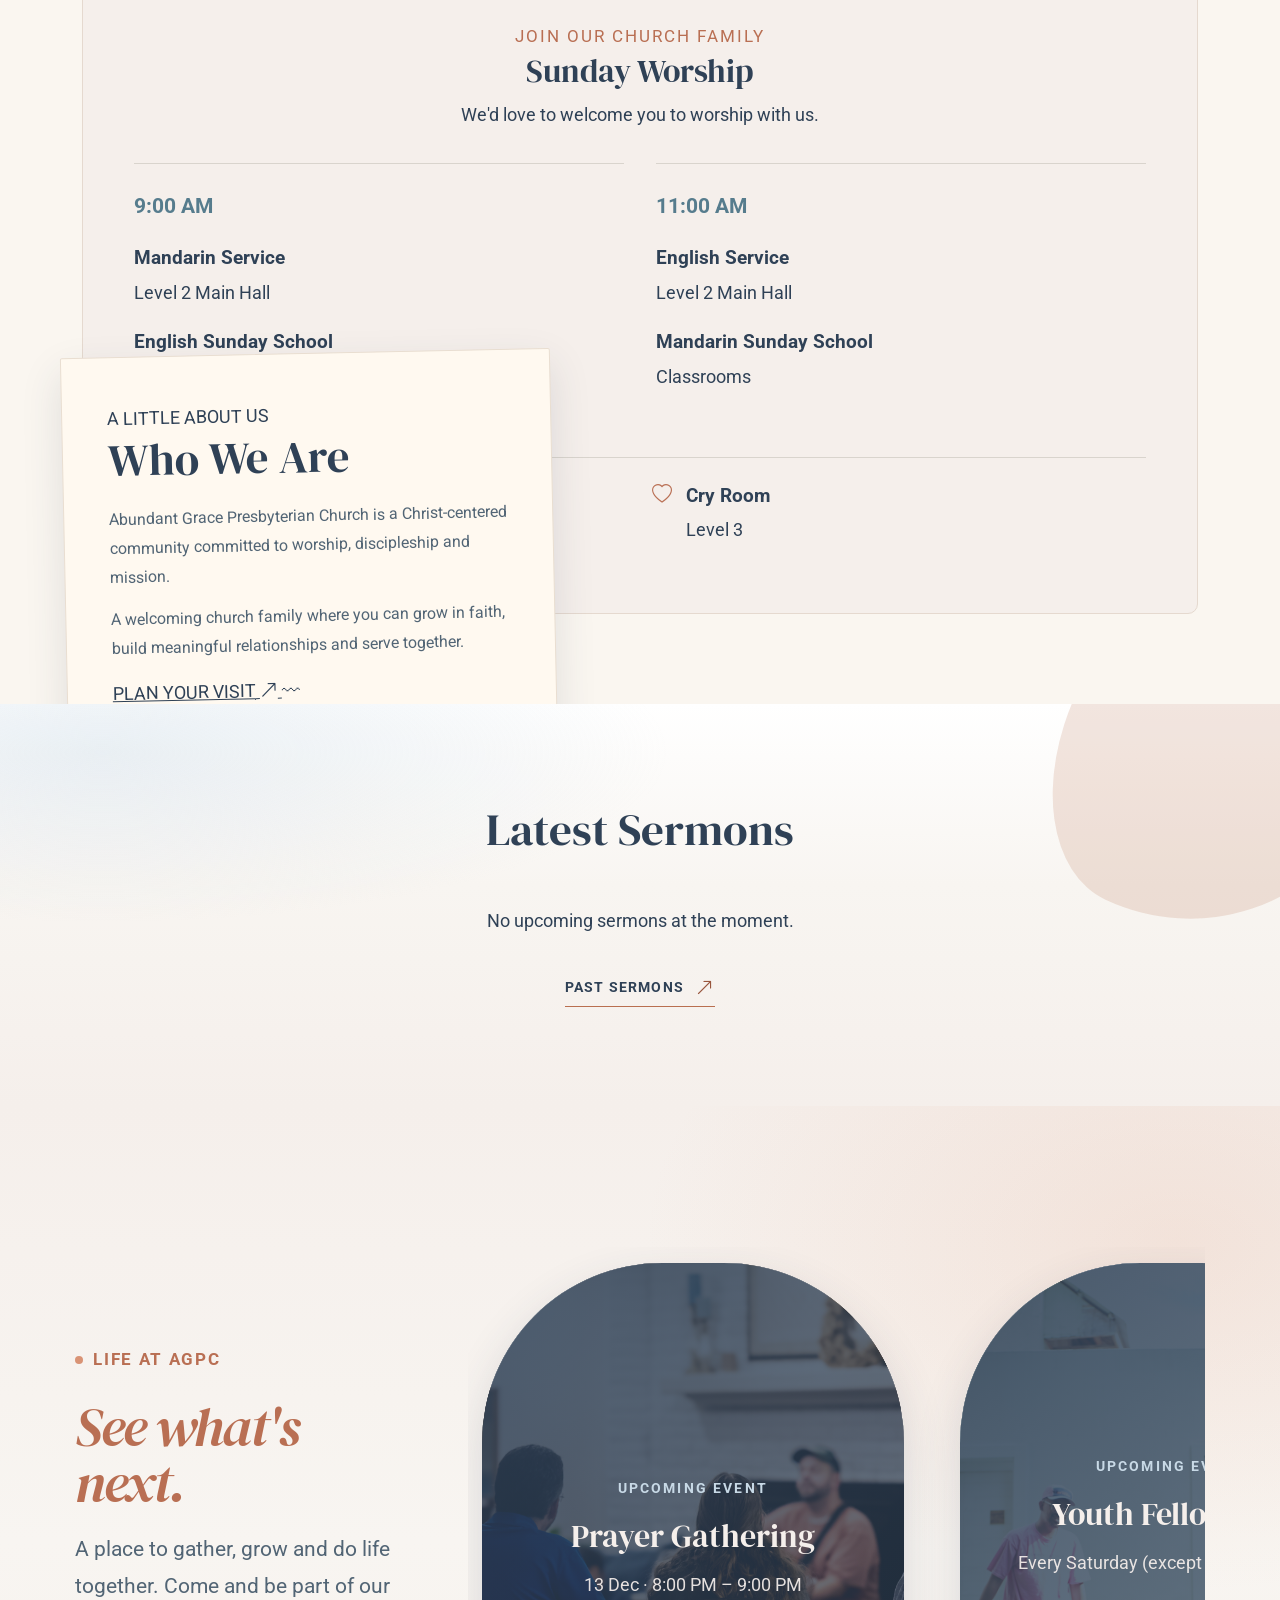
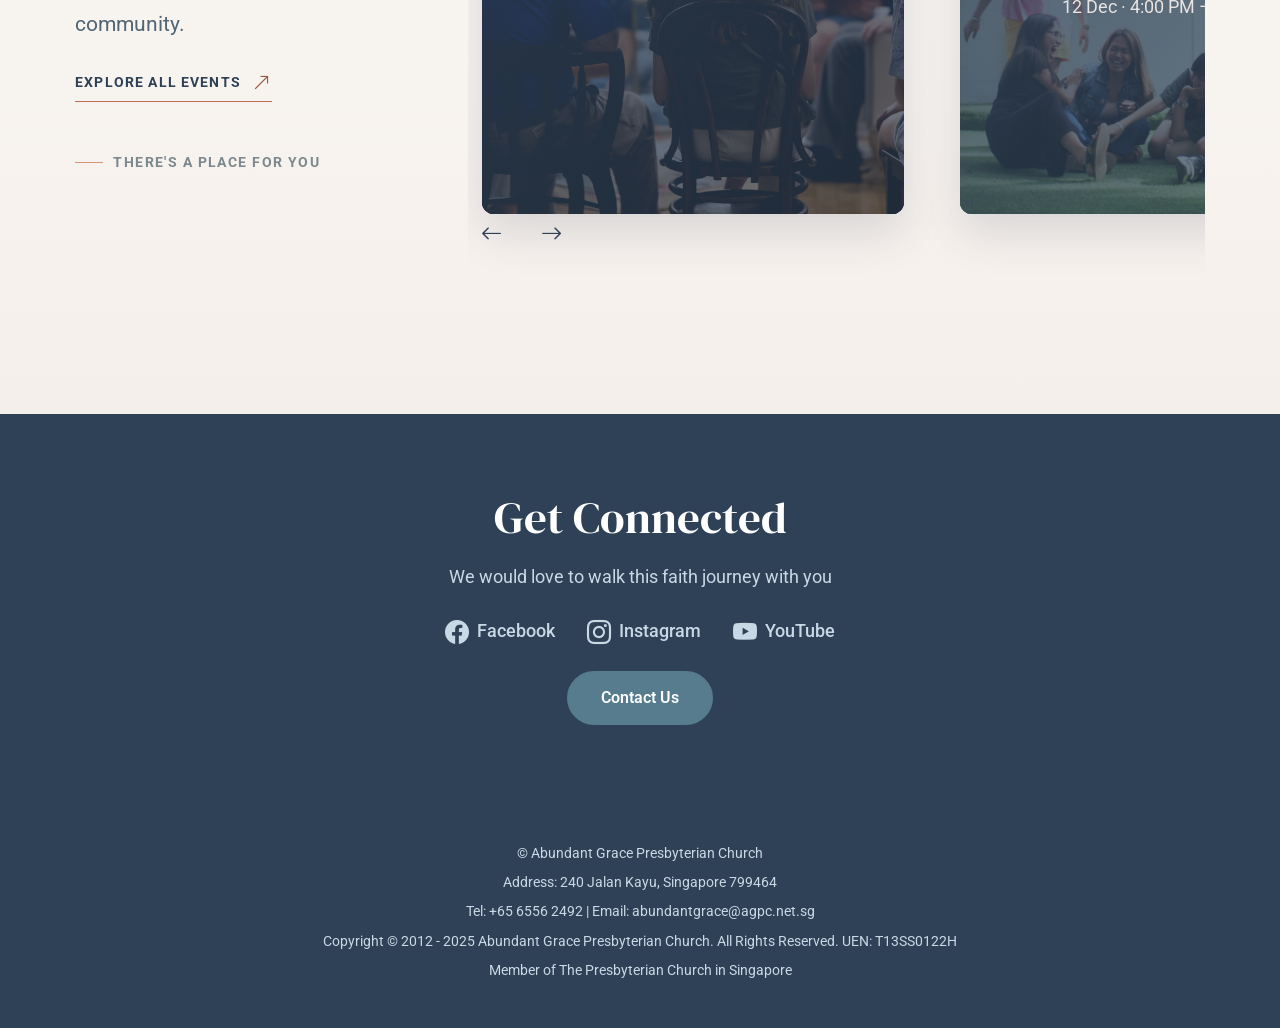
==== commit 947e0525: "Update index.html" ====
--- a/index.html
+++ b/index.html
@@ -354,10 +354,9 @@
                             </span>
                         </div>
         
-                        <h2 class="events-heading"
-                            data-en="See what's next."
-                            data-zh="看看接下来有什么活动。">
-                            See what's <span>next.</span>
+                        <h2 class="events-heading">
+                            <span data-en="See what's " data-zh="看看接下来"></span>
+                            <span data-en="next." data-zh="有什么活动。">next.</span>
                         </h2>
         
                         <p class="events-description"
--- a/CSS/homepage.css
+++ b/CSS/homepage.css
@@ -132,14 +132,211 @@
    4.2 SERVICE INFORMATION
 ----------------------------------------------------- */
 
+/* =====================================================
+   WHO WE ARE — WARM EDITORIAL PHOTO + PAPER CARD
+===================================================== */
+
+.who-we-are-section {
+    --who-paper: #FFF9F0;
+    --who-ink: #2F4156;
+    --who-clay: #B96F53;
+    --who-blue: #C8D9E6;
+
+    background: #FAF6F0;
+}
+
+/* Large photo stage */
+.who-we-are-section .who-intro {
+    margin-bottom: clamp(4rem, 8vw, 7rem);
+}
+
+.who-photo-stage {
+    position: relative;
+    width: 100%;
+    min-height: 540px;
+    isolation: isolate;
+}
+
+/* The photograph is the main visual */
+.who-we-are-section .who-image {
+    display: block;
+    width: 100%;
+    height: clamp(480px, 58vw, 720px);
+    object-fit: cover;
+    object-position: center 40%;
+    border-radius: 8px 8px 90px 8px;
+    box-shadow: 0 20px 55px rgba(47, 65, 86, 0.12);
+    transition: transform 0.7s ease;
+}
+
+.who-photo-stage:hover .who-image {
+    transform: scale(1.01);
+}
+
+/* Small editorial caption on the photograph */
+.who-photo-caption {
+    position: absolute;
+    top: 24px;
+    right: 26px;
+    z-index: 1;
+    padding: 10px 15px;
+    border: 1px solid rgba(255, 249, 240, 0.65);
+    border-radius: 2px;
+    background: rgba(47, 65, 86, 0.48);
+    color: #FFF9F0;
+    font-family: "Roboto", sans-serif;
+    font-size: 0.75rem;
+    font-weight: 700;
+    letter-spacing: 0.14em;
+}
+
+/* Overlapping paper clipping */
+.who-paper-card {
+    position: absolute;
+    z-index: 2;
+    left: clamp(20px, 5vw, 76px);
+    bottom: -48px;
+
+    width: min(490px, 53%);
+    padding: clamp(28px, 3.5vw, 46px);
+
+    background: var(--who-paper);
+    color: var(--who-ink);
+    border: 1px solid #E9DED1;
+    border-radius: 2px;
+    box-shadow: 0 16px 40px rgba(47, 65, 86, 0.13);
+
+    transform: rotate(-1.2deg);
+    transition: transform 0.3s ease, box-shadow 0.3s ease;
+}
+
+/* A subtle paper-like lift on hover */
+.who-paper-card:hover {
+    transform: rotate(0deg) translateY(-3px);
+    box-shadow: 0 20px 46px rgba(47, 65, 86, 0.16);
+}
+
+.who-paper-card .who-eyebrow {
+    display: inline-block;
+    margin-bottom: 12px;
+    color: var(--who-clay);
+    font-family: "Roboto", sans-serif;
+    font-size: 0.8rem;
+    font-weight: 700;
+    letter-spacing: 0.14em;
+}
+
+.who-paper-card h2 {
+    margin: 0 0 18px;
+    color: var(--who-ink);
+    font-family: "DM Serif Display", serif;
+    font-size: clamp(2.4rem, 4vw, 3.6rem);
+    font-weight: 400;
+    line-height: 1.05;
+}
+
+.who-paper-card p {
+    margin: 0 0 14px;
+    color: #526575;
+    font-family: "Roboto", sans-serif;
+    font-size: 1rem;
+    line-height: 1.8;
+}
+
+.who-paper-card .who-welcome {
+    margin-bottom: 22px;
+}
+
+/* Keep your existing link style but make it fit the paper */
+.who-paper-card .events-view-all {
+    font-size: 0.8rem;
+}
+
+/* Small playful decorative accent */
+.who-card-doodle {
+    position: absolute;
+    top: 20px;
+    right: 24px;
+    color: #D99375;
+    font-size: 1.6rem;
+    line-height: 1;
+    transform: rotate(15deg);
+}
+
+/* =====================================================
+   WHO WE ARE — RESPONSIVE
+===================================================== */
+
+@media (max-width: 767.98px) {
+    .who-we-are-section .who-intro {
+        margin-bottom: 3rem;
+    }
+
+    .who-photo-stage {
+        min-height: auto;
+        padding-bottom: 0;
+    }
+
+    .who-we-are-section .who-image {
+        height: clamp(340px, 95vw, 500px);
+        aspect-ratio: auto;
+        border-radius: 6px 6px 55px 6px;
+    }
+
+    .who-photo-caption {
+        top: 14px;
+        right: 12px;
+        max-width: calc(100% - 24px);
+        padding: 8px 10px;
+        font-size: 0.65rem;
+        letter-spacing: 0.09em;
+    }
+
+    .who-paper-card {
+        position: relative;
+        left: auto;
+        bottom: auto;
+        width: calc(100% - 24px);
+        max-width: 490px;
+        margin: -55px auto 0;
+        padding: 28px 24px;
+        transform: rotate(-1deg);
+        box-sizing: border-box;
+       
+    }
+
+    .who-paper-card h2 {
+        font-size: clamp(2.4rem, 9vw, 3.2rem);
+    }
+
+    .who-paper-card p {
+        font-size: 1rem;
+        line-height: 1.75;
+    }
+
+    .who-card-doodle {
+        top: 14px;
+        right: 16px;
+    }
+}
+
+/* Respect reduced-motion preferences */
+@media (prefers-reduced-motion: reduce) {
+    .who-photo-stage *,
+    .who-photo-stage *::before,
+    .who-photo-stage *::after {
+        transition: none !important;
+    }
+}
+
 
 /* =====================================================
    HOMEPAGE — REFINED WHO WE ARE & WORSHIP SCHEDULE
 ===================================================== */
 
 .who-we-are-section {
-    padding: clamp(3.5rem, 6vw, 6rem) 1.5rem;
-    background: #FFFFFF;
+    padding: clamp(4rem, 7vw, 6rem) 1.5rem;
+    background: #FAF6F0;
     position: relative;
     isolation: isolate;
     overflow: hidden;
@@ -161,63 +358,11 @@
     pointer-events: none;
 }
 
-/* A more artistic crop for the main photograph */
-.who-we-are-section .who-image-wrap {
-    width: 100%;
-    max-width: 580px;
-    margin-inline: auto;
-    overflow: hidden;
-    border-radius: 48% 48% 8px 8px;
-    background: #C8D9E6;
-}
-
-/* Keep the image filling its new shape */
-.who-we-are-section .who-image {
-    display: block;
-    width: 100%;
-    aspect-ratio: 4 / 4.5;
-    object-fit: cover;
-    object-position: center;
-    transition: transform 0.6s ease;
-}
-
-
-.who-we-are-section .who-intro {
-    margin-bottom: clamp(3rem, 5vw, 4.5rem);
-}
-
-.who-we-are-section .who-image-wrap:hover .who-image {
-    transform: scale(1.035);
-}
-
-.who-eyebrow {
-    display: inline-block;
-    margin-bottom: 1rem;
-    color: #B96F53;
-    font-size: 0.95rem;
-    font-weight: 700;
-    letter-spacing: 0.12em;
-}
-
 .who-we-are-section h2,
 .events-section .events-heading {
     font-family: var(--font-heading);
     font-size: var(--text-h2);
     line-height: 1.2;
-}
-
-/* Main homepage paragraphs */
-/* Comfortable, more generous homepage body typography */
-.who-we-are-section .who-intro p,
-.who-we-are-section .schedule-details p,
-.who-we-are-section .schedule-family-notes p,
-.events-section .events-description {
-    font-size: var(--text-body);
-    line-height: var(--line-body);
-}
-
-.who-we-are-section .who-intro .who-welcome {
-    margin-top: 1rem;
 }
 
 /* Schedule: one calm, unified panel */
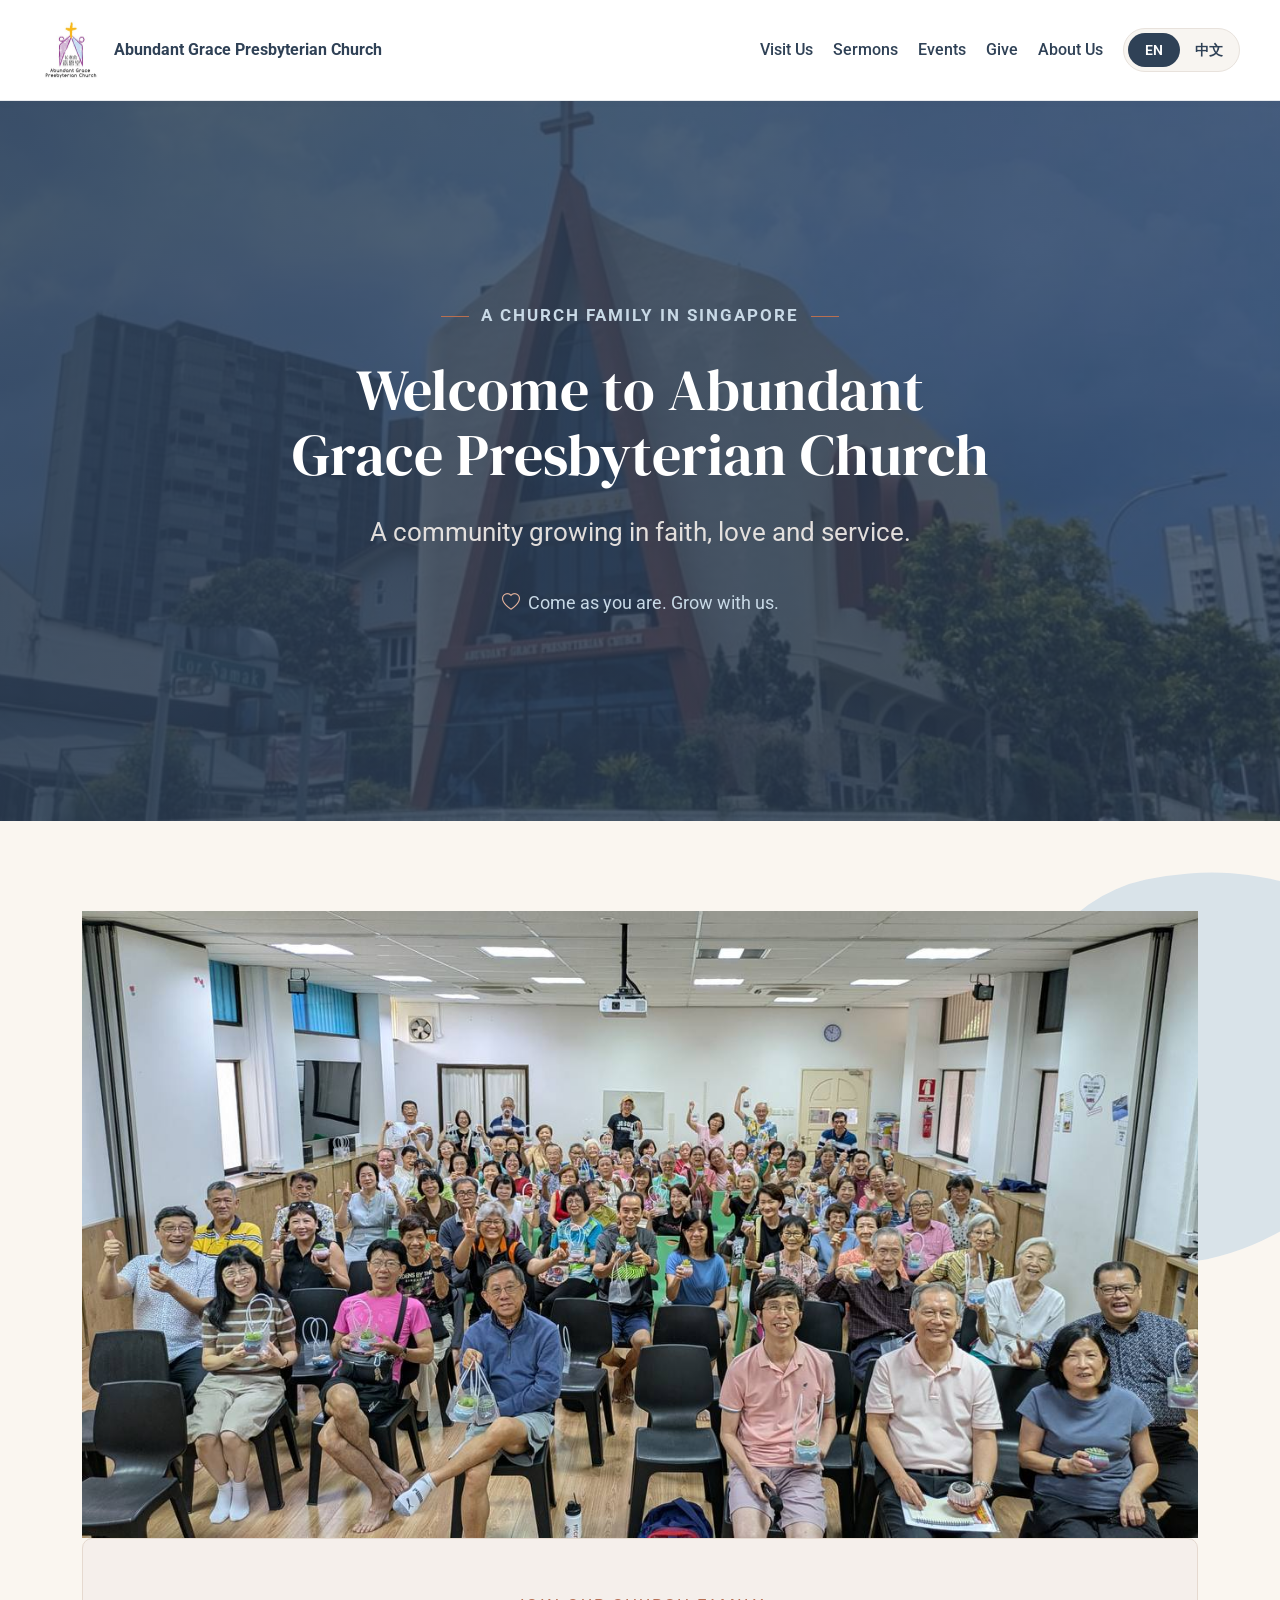
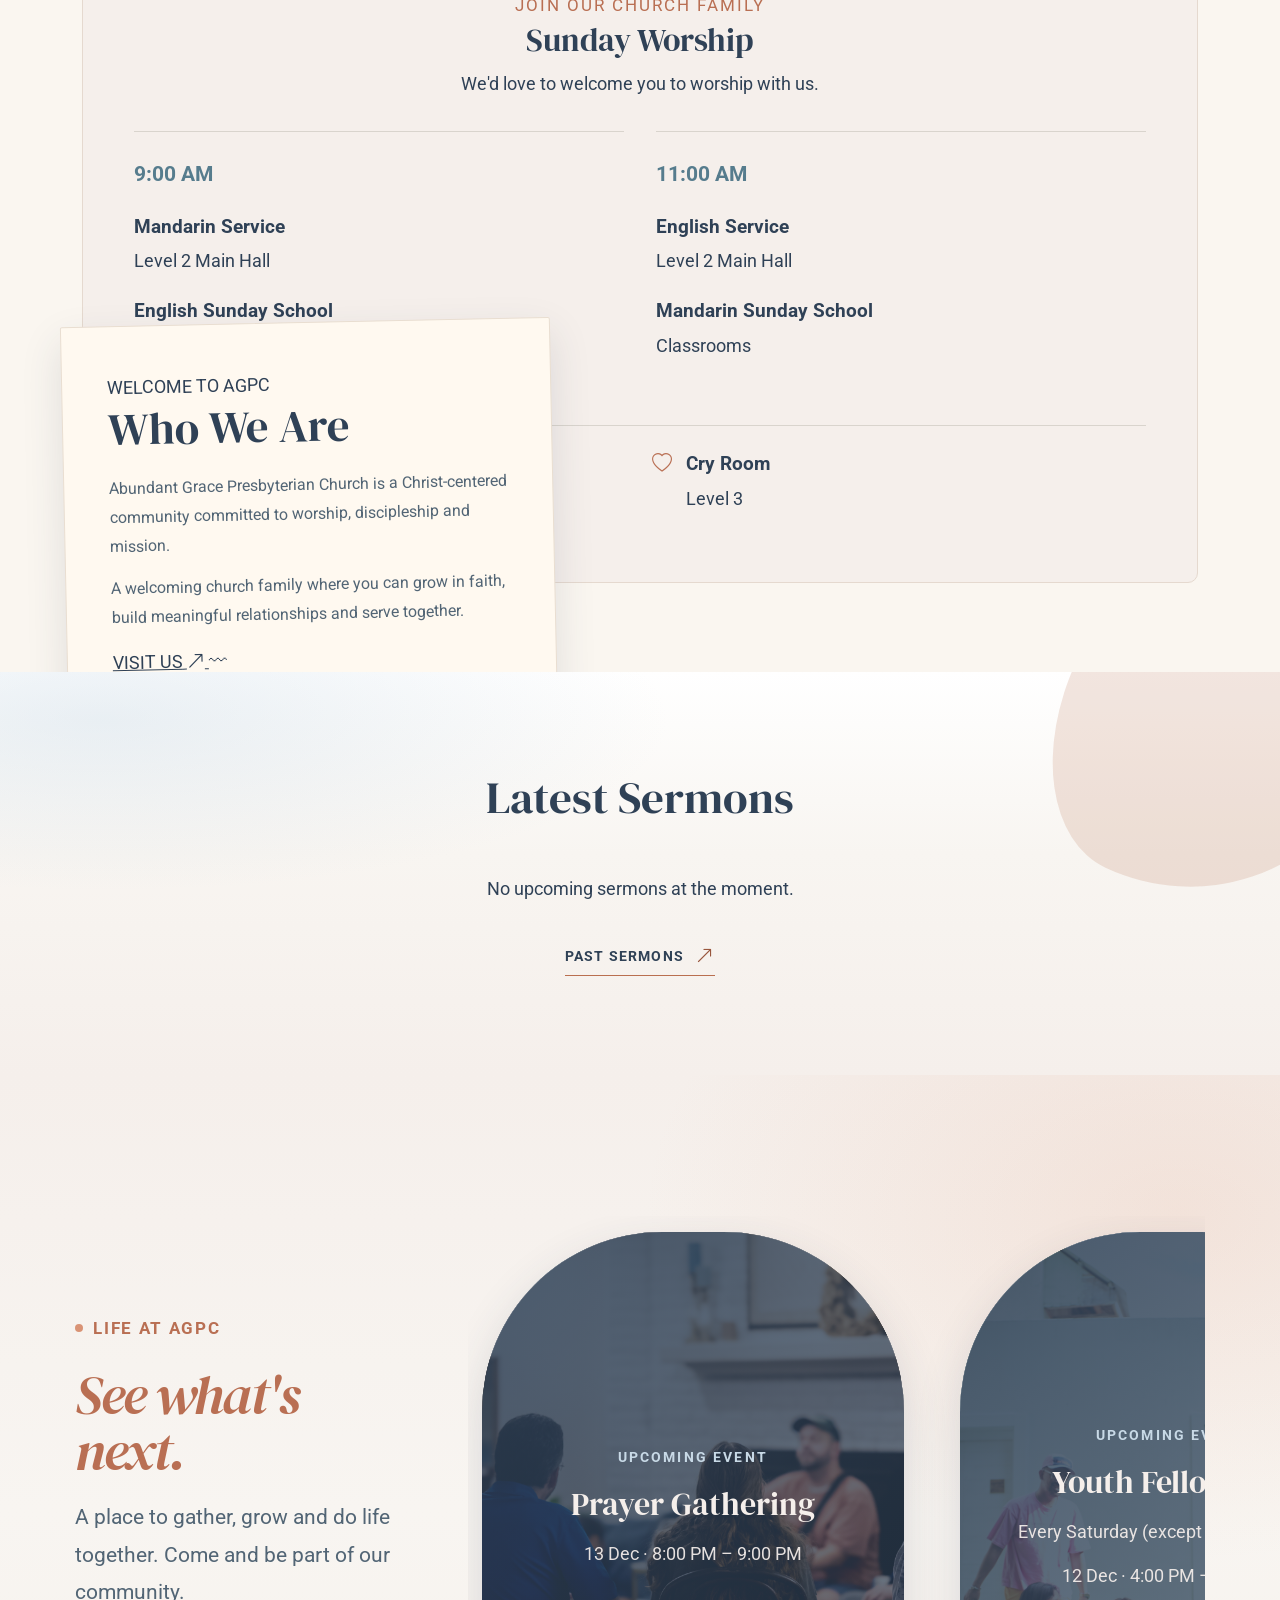
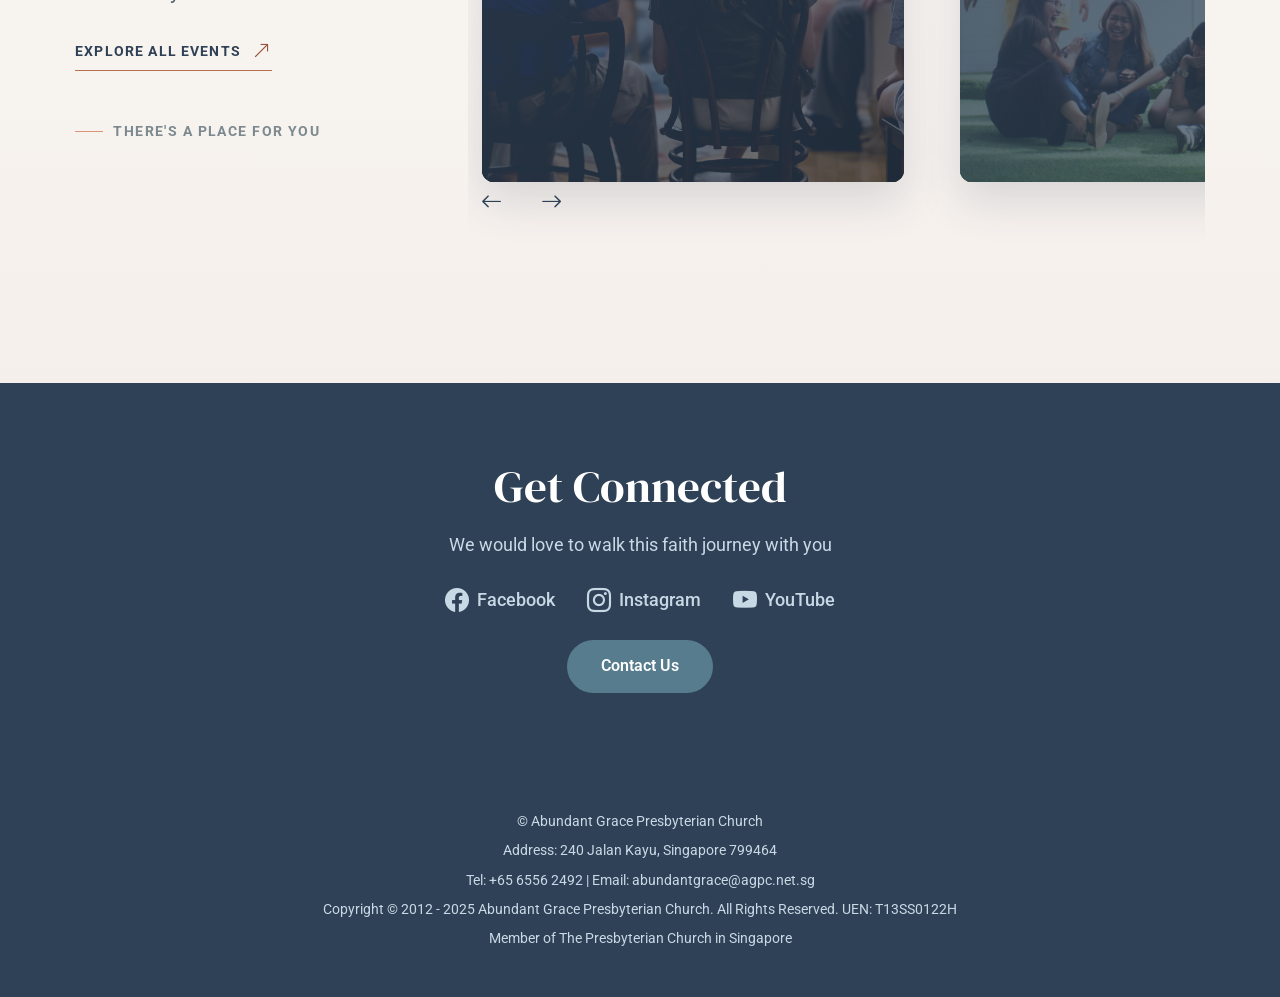
==== commit 80403342: "Update index.html" ====
--- a/index.html
+++ b/index.html
@@ -159,63 +159,52 @@
                             alt="Our church community growing together in faith"
                             class="who-art-image"
                         >
-                
-                        <!-- Decorative editorial details -->
-                        <span class="who-photo-label">
-                            A COMMUNITY OF GRACE
-                        </span>
-                
-                        <span class="who-photo-star" aria-hidden="true">✳</span>
-                
-                        <span class="who-photo-caption">
-                            Faith. Love. Together.
-                        </span>
                     </div>
                 
                     <!-- Overlapping paper clipping -->
+                    
                     <article class="who-paper-card">
-                
+                    
                         <span class="who-paper-tape" aria-hidden="true"></span>
-                
+                    
                         <div class="who-paper-eyebrow">
                             <span class="who-paper-dot"></span>
-                            <span data-en="A LITTLE ABOUT US"
-                                  data-zh="认识嘉恩堂">
-                                A LITTLE ABOUT US
+                            <span data-en="WELCOME TO AGPC"
+                                  data-zh="欢迎来到嘉恩堂">
+                                WELCOME TO AGPC
                             </span>
                         </div>
-                
+                    
                         <h2 data-en="Who We Are"
                             data-zh="我们是谁">
                             Who We Are
                         </h2>
-                
+                    
                         <p class="who-paper-intro"
                            data-en="Abundant Grace Presbyterian Church is a Christ-centered community committed to worship, discipleship and mission."
                            data-zh="长老会嘉恩堂是一个以基督为中心的群体，致力于敬拜、门徒训练和宣教。">
-                            Abundant Grace Presbyterian Church is a
-                            Christ-centered community committed to worship,
-                            discipleship and mission.
+                            Abundant Grace Presbyterian Church is a Christ-centered
+                            community committed to worship, discipleship and mission.
                         </p>
-                
+                    
                         <p class="who-paper-welcome"
                            data-en="A welcoming church family where you can grow in faith, build meaningful relationships and serve together."
                            data-zh="这是一个温暖的教会大家庭，让您在信仰中成长、建立真挚的关系，并一同服事。">
                             A welcoming church family where you can grow in faith,
                             build meaningful relationships and serve together.
                         </p>
-                
+                    
                         <a href="Visit Us.html" class="who-paper-link">
-                            <span data-en="PLAN YOUR VISIT"
-                                  data-zh="计划您的到访">
-                                PLAN YOUR VISIT
+                            <span data-en="VISIT US" data-zh="来访我们">
+                                VISIT US
                             </span>
                             <i class="bi bi-arrow-up-right" aria-hidden="true"></i>
                         </a>
-                
+                    
                         <span class="who-paper-doodle" aria-hidden="true">〰</span>
-                
+                    
                     </article>
+
                 
                 </div>
 
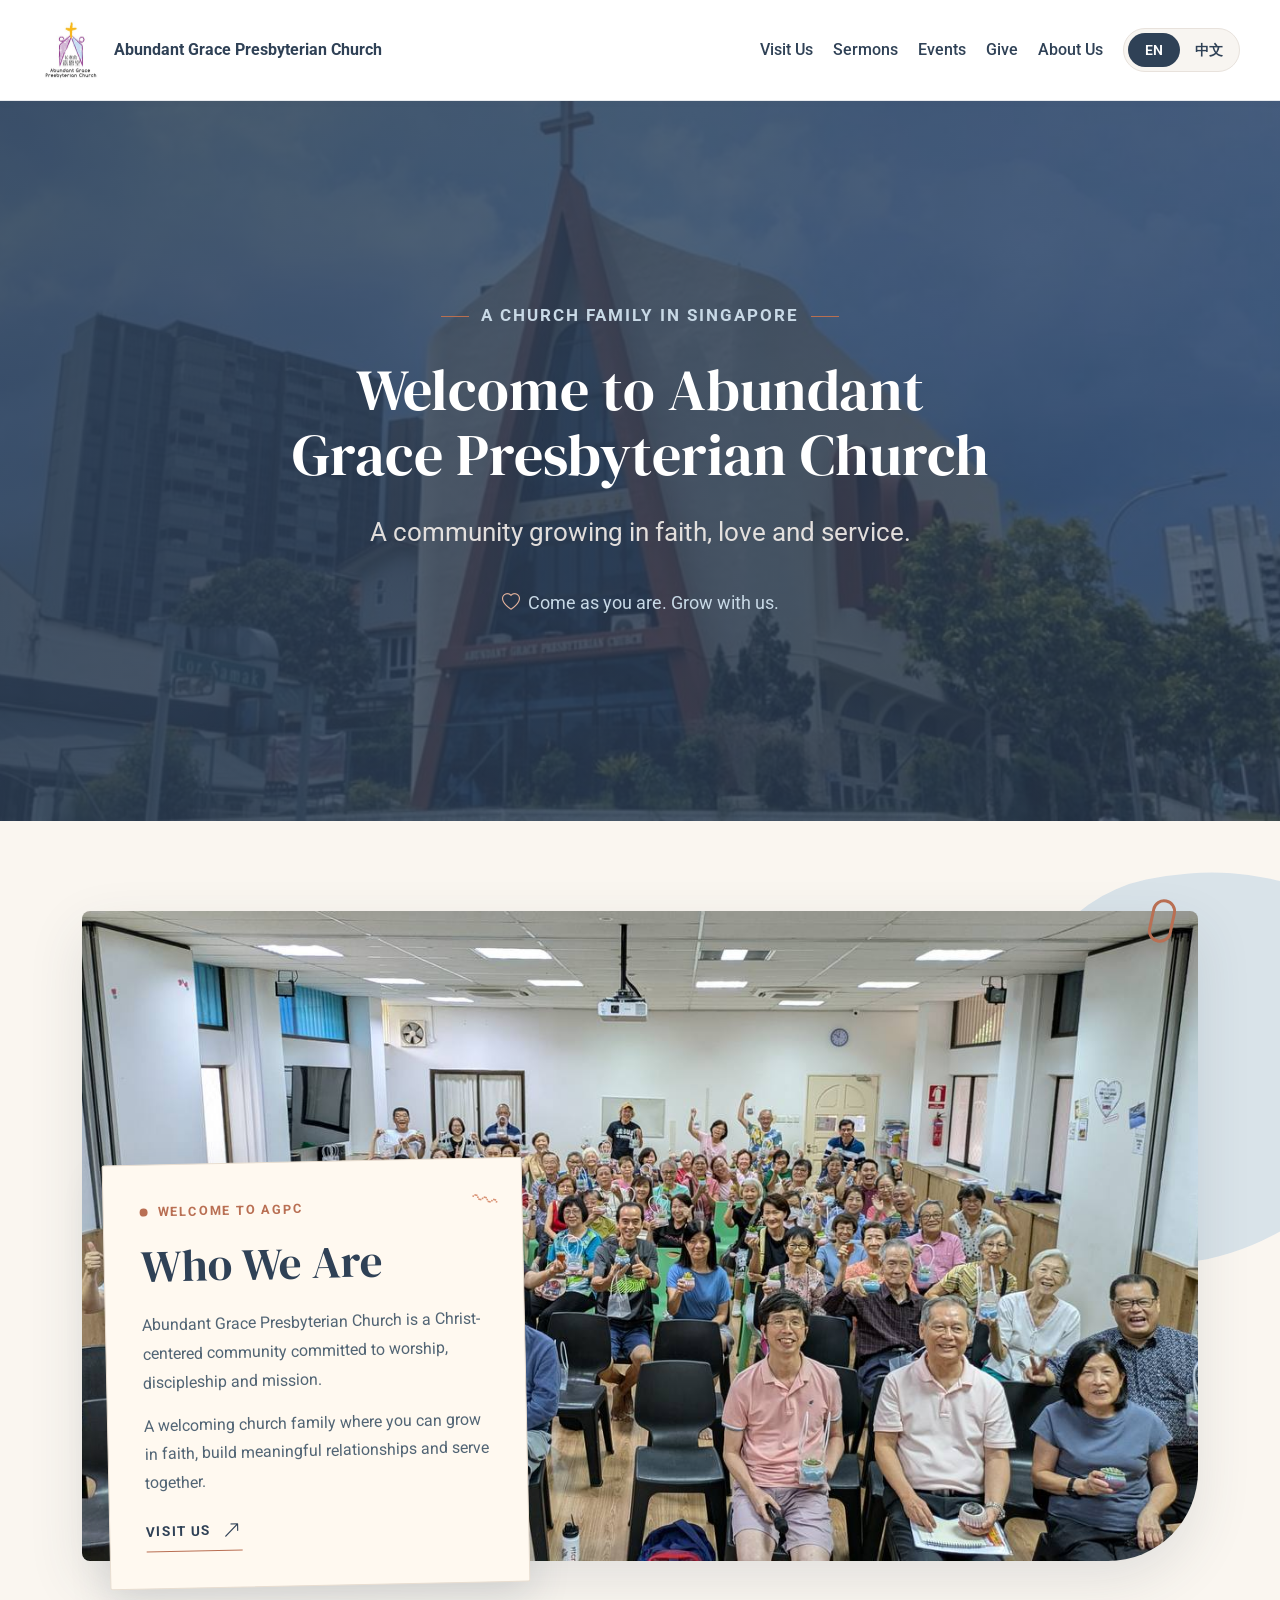
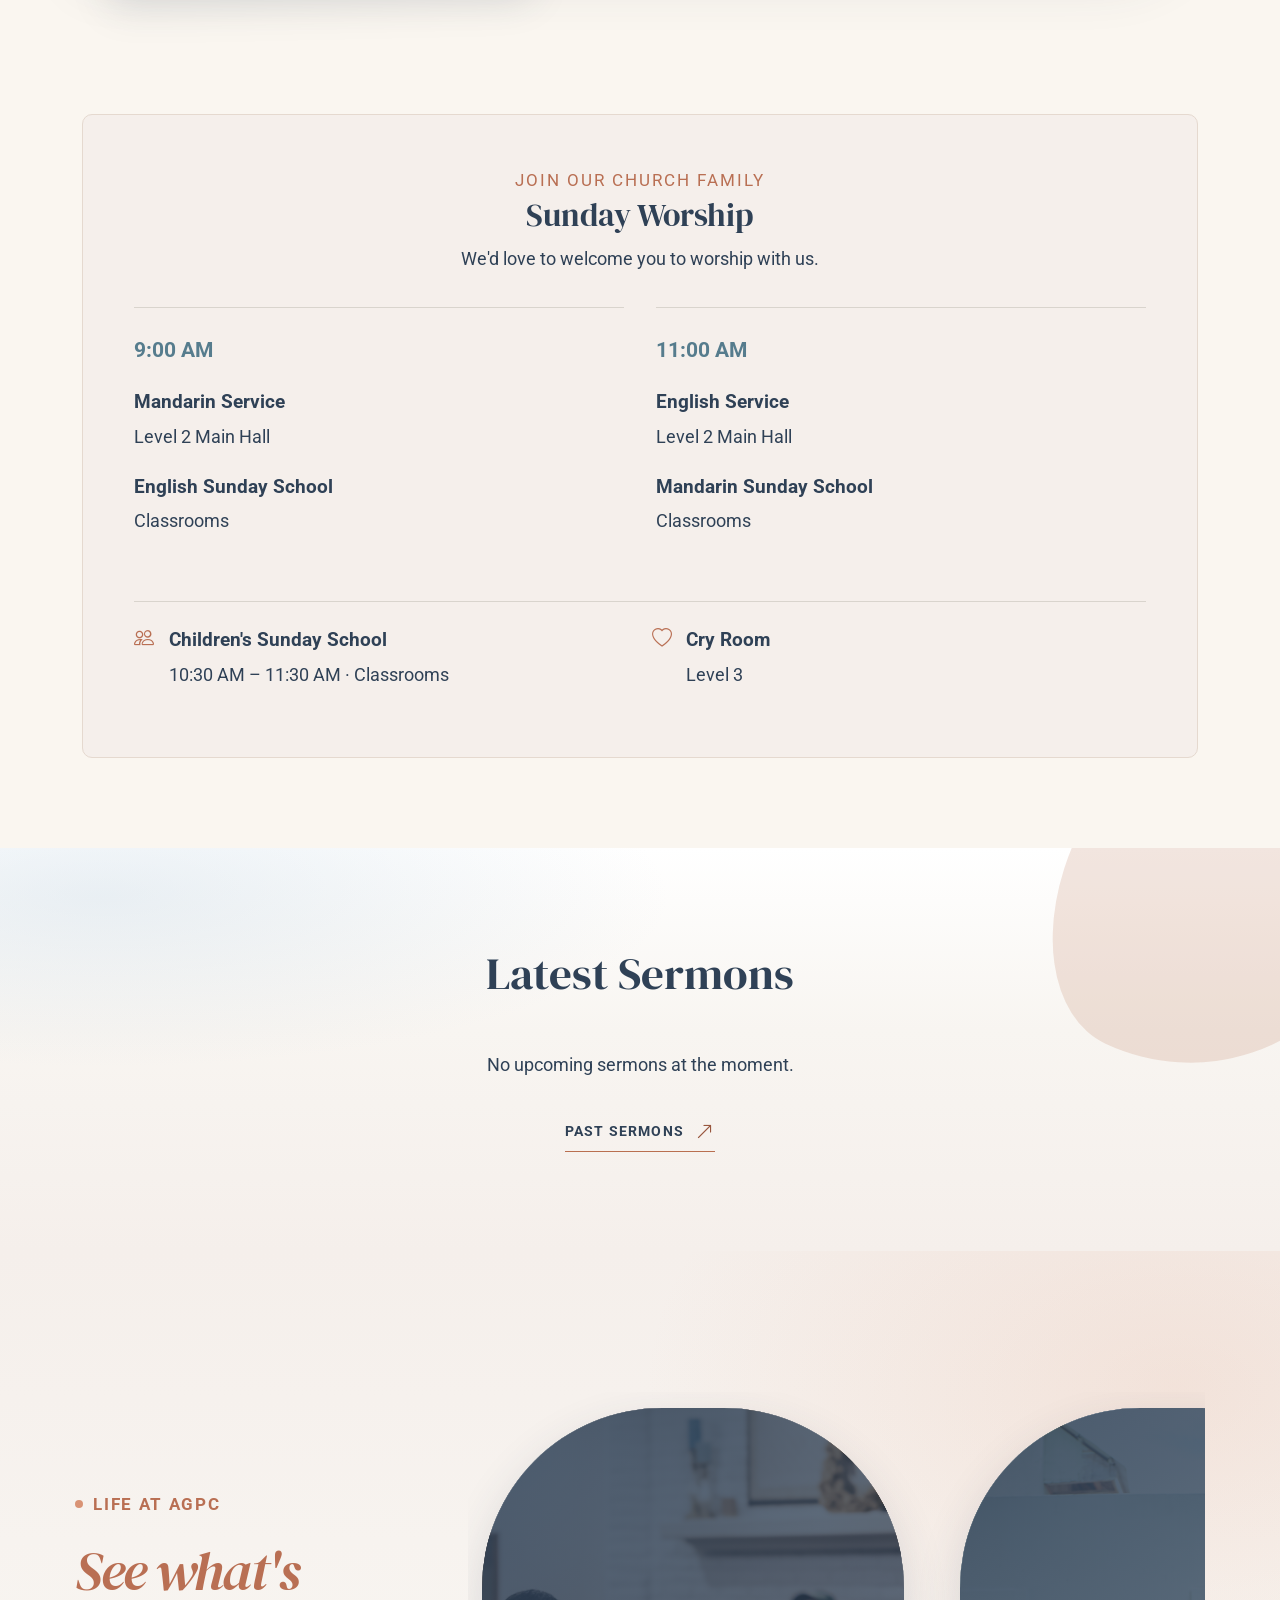
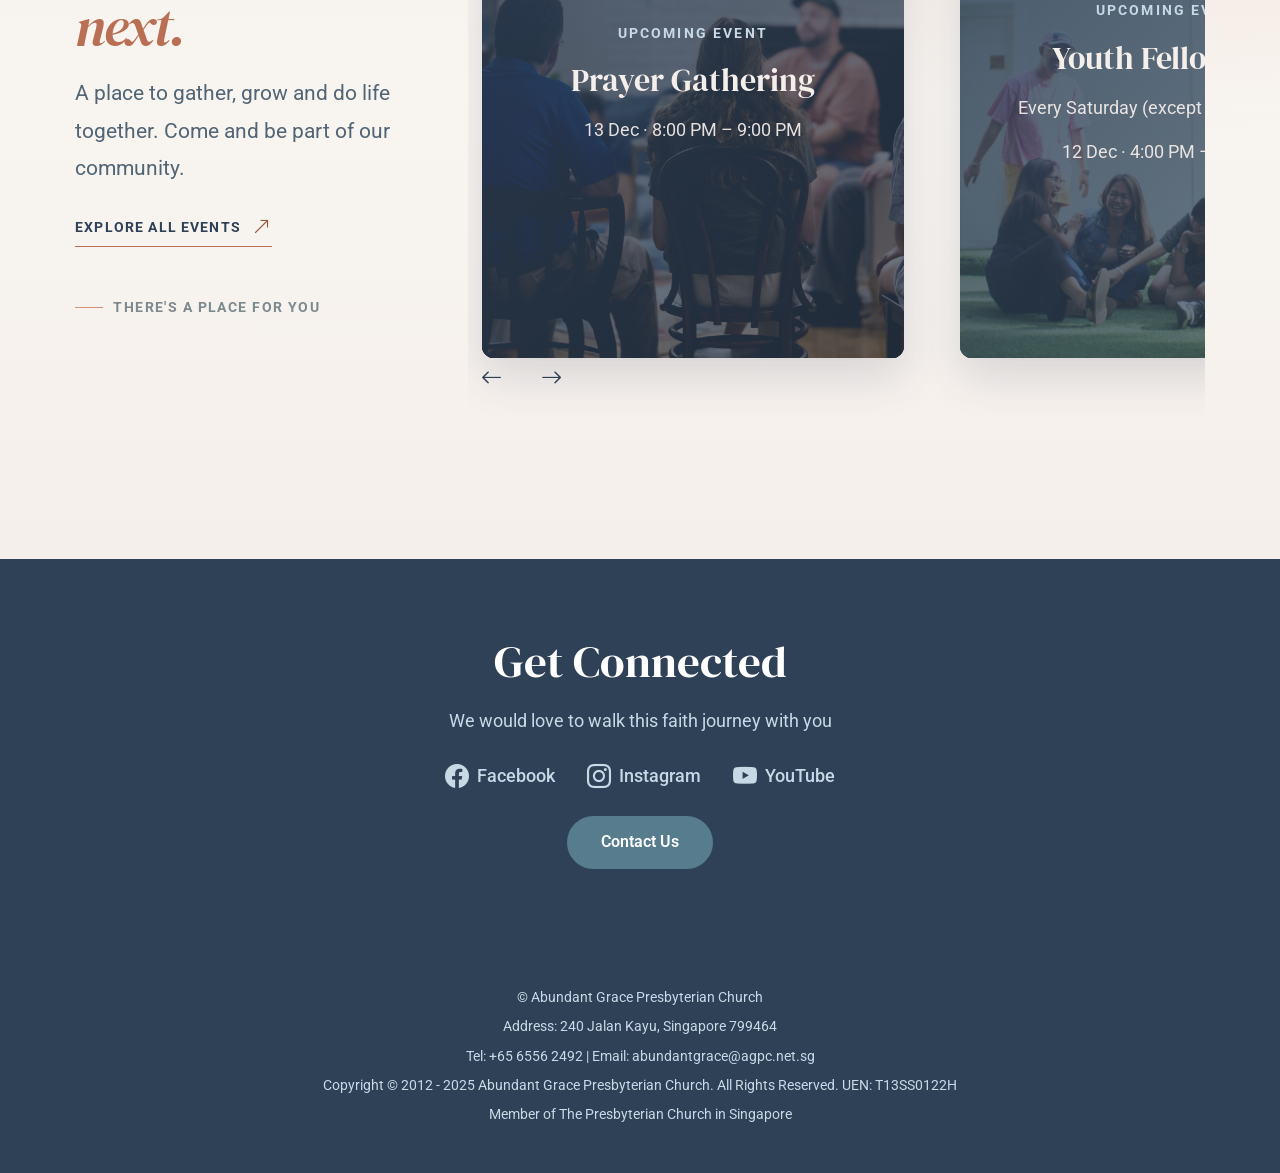
==== commit 67568cb7: "Update index.html" ====
--- a/index.html
+++ b/index.html
@@ -152,21 +152,18 @@
         
                 <!-- Artistic Who We Are Introduction -->
                 <div class="who-intro-art">
-                
                     <div class="who-art-photo">
                         <img
                             src="Images/Main Page/AGPC (1).jpg"
                             alt="Our church community growing together in faith"
                             class="who-art-image"
                         >
-                    </div>
-                
-                    <!-- Overlapping paper clipping -->
+                        <!-- Paperclip slightly overlapping the photo's corner -->
+                        <span class="who-paper-tape" aria-hidden="true"></span>
+                    </div>
                     
                     <article class="who-paper-card">
-                    
-                        <span class="who-paper-tape" aria-hidden="true"></span>
-                    
+
                         <div class="who-paper-eyebrow">
                             <span class="who-paper-dot"></span>
                             <span data-en="WELCOME TO AGPC"
--- a/CSS/homepage.css
+++ b/CSS/homepage.css
@@ -132,100 +132,145 @@
    4.2 SERVICE INFORMATION
 ----------------------------------------------------- */
 
+
 /* =====================================================
-   WHO WE ARE — WARM EDITORIAL PHOTO + PAPER CARD
+   WHO WE ARE — WELCOME TO AGPC EDITORIAL LAYOUT
 ===================================================== */
 
 .who-we-are-section {
     --who-paper: #FFF9F0;
     --who-ink: #2F4156;
     --who-clay: #B96F53;
-    --who-blue: #C8D9E6;
-
+
+    position: relative;
+    isolation: isolate;
+    overflow: hidden;
+    padding: clamp(4rem, 7vw, 6rem) 1.5rem;
     background: #FAF6F0;
 }
 
-/* Large photo stage */
-.who-we-are-section .who-intro {
-    margin-bottom: clamp(4rem, 8vw, 7rem);
-}
-
-.who-photo-stage {
+/* Image and overlapping paper clipping */
+.who-intro-art {
+    position: relative;
+    min-height: 620px;
+    margin-bottom: clamp(7rem, 12vw, 10rem);
+}
+
+.who-art-photo {
     position: relative;
     width: 100%;
-    min-height: 540px;
-    isolation: isolate;
-}
-
-/* The photograph is the main visual */
-.who-we-are-section .who-image {
+    height: clamp(440px, 52vw, 650px);
+}
+
+.who-art-image {
     display: block;
     width: 100%;
-    height: clamp(480px, 58vw, 720px);
+    height: 100%;
     object-fit: cover;
     object-position: center 40%;
     border-radius: 8px 8px 90px 8px;
     box-shadow: 0 20px 55px rgba(47, 65, 86, 0.12);
-    transition: transform 0.7s ease;
-}
-
-.who-photo-stage:hover .who-image {
-    transform: scale(1.01);
-}
-
-/* Small editorial caption on the photograph */
-.who-photo-caption {
+}
+
+/* Paper clip — positioned at the photo's top-right corner */
+.who-paper-tape {
+    position: absolute;
+    z-index: 3;
+    top: -12px;
+    right: 24px;
+
+    width: 24px;
+    height: 44px;
+
+    border: 3px solid #B96F53;
+    border-radius: 16px;
+    background: transparent;
+
+    transform: rotate(12deg);
+    pointer-events: none;
+}
+
+/* Small label on the photograph */
+.who-photo-label {
+    position: absolute;
+    top: 24px;
+    left: 24px;
+    padding: 10px 14px;
+    background: rgba(47, 65, 86, 0.75);
+    color: #FFF9F0;
+    font-size: 0.75rem;
+    font-weight: 700;
+    letter-spacing: 0.12em;
+}
+
+.who-photo-star {
     position: absolute;
     top: 24px;
     right: 26px;
-    z-index: 1;
-    padding: 10px 15px;
-    border: 1px solid rgba(255, 249, 240, 0.65);
-    border-radius: 2px;
-    background: rgba(47, 65, 86, 0.48);
     color: #FFF9F0;
-    font-family: "Roboto", sans-serif;
+    font-size: 2rem;
+}
+
+.who-art-photo .who-photo-caption {
+    position: absolute;
+    right: 24px;
+    bottom: 24px;
+    top: auto;
+    padding: 10px 14px;
+    background: rgba(47, 65, 86, 0.7);
+    color: #FFF9F0;
     font-size: 0.75rem;
-    font-weight: 700;
-    letter-spacing: 0.14em;
-}
-
-/* Overlapping paper clipping */
+    letter-spacing: 0.12em;
+}
+
+/* Paper clipping — overlaps the image */
 .who-paper-card {
     position: absolute;
     z-index: 2;
-    left: clamp(20px, 5vw, 76px);
-    bottom: -48px;
-
-    width: min(490px, 53%);
-    padding: clamp(28px, 3.5vw, 46px);
+
+    /* Tuck the paper into the bottom-left corner */
+    left: 24px;
+    bottom: -25px;
+
+    width: min(420px, 45%);
+    padding: clamp(24px, 3vw, 36px);
 
     background: var(--who-paper);
     color: var(--who-ink);
     border: 1px solid #E9DED1;
     border-radius: 2px;
-    box-shadow: 0 16px 40px rgba(47, 65, 86, 0.13);
+    box-shadow: 0 16px 40px rgba(47, 65, 86, 0.15);
 
     transform: rotate(-1.2deg);
     transition: transform 0.3s ease, box-shadow 0.3s ease;
 }
 
-/* A subtle paper-like lift on hover */
 .who-paper-card:hover {
     transform: rotate(0deg) translateY(-3px);
-    box-shadow: 0 20px 46px rgba(47, 65, 86, 0.16);
-}
-
-.who-paper-card .who-eyebrow {
-    display: inline-block;
-    margin-bottom: 12px;
+    box-shadow: 0 20px 46px rgba(47, 65, 86, 0.18);
+}
+
+/* Welcome label */
+.who-paper-eyebrow {
+    display: flex;
+    align-items: center;
+    gap: 10px;
+    margin-bottom: 16px;
     color: var(--who-clay);
-    font-family: "Roboto", sans-serif;
     font-size: 0.8rem;
     font-weight: 700;
     letter-spacing: 0.14em;
 }
 
+.who-paper-dot {
+    width: 8px;
+    height: 8px;
+    flex-shrink: 0;
+    border-radius: 50%;
+    background: var(--who-clay);
+}
+
+/* Main heading */
 .who-paper-card h2 {
     margin: 0 0 18px;
     color: var(--who-ink);
@@ -243,53 +288,90 @@
     line-height: 1.8;
 }
 
-.who-paper-card .who-welcome {
+.who-paper-card .who-paper-welcome {
     margin-bottom: 22px;
 }
 
-/* Keep your existing link style but make it fit the paper */
-.who-paper-card .events-view-all {
-    font-size: 0.8rem;
-}
-
-/* Small playful decorative accent */
-.who-card-doodle {
+/* Visit us link */
+.who-paper-link {
+    display: inline-flex;
+    align-items: center;
+    gap: 12px;
+    padding-bottom: 7px;
+    border-bottom: 1px solid var(--who-clay);
+    color: var(--who-ink);
+    font-size: 0.85rem;
+    font-weight: 700;
+    letter-spacing: 0.08em;
+    text-decoration: none;
+    transition: gap 0.25s ease, color 0.25s ease;
+}
+
+.who-paper-link:hover {
+    gap: 18px;
+    color: var(--who-clay);
+}
+
+.who-paper-link i {
+    font-size: 1.1rem;
+}
+
+.who-paper-doodle {
     position: absolute;
     top: 20px;
     right: 24px;
     color: #D99375;
     font-size: 1.6rem;
-    line-height: 1;
     transform: rotate(15deg);
 }
 
-/* =====================================================
-   WHO WE ARE — RESPONSIVE
-===================================================== */
-
+/* Keep Sunday Worship as its own section underneath */
+.who-we-are-section .who-we-are-schedule {
+    position: relative;
+    z-index: 1;
+    width: 100%;
+    margin: 0;
+    padding: clamp(2rem, 4vw, 3.5rem);
+    border: 1px solid #E5D9CF;
+    border-radius: 10px;
+    background: #F5EFEB;
+}
+
+/* Tablet and mobile */
 @media (max-width: 767.98px) {
-    .who-we-are-section .who-intro {
-        margin-bottom: 3rem;
-    }
-
-    .who-photo-stage {
-        min-height: auto;
-        padding-bottom: 0;
-    }
-
-    .who-we-are-section .who-image {
+    .who-we-are-section {
+        padding: 3.5rem 1.25rem;
+    }
+
+    .who-intro-art {
+        min-height: 0;
+        margin-bottom: 4rem;
+    }
+
+    .who-art-photo {
         height: clamp(340px, 95vw, 500px);
-        aspect-ratio: auto;
+    }
+
+    .who-art-image {
         border-radius: 6px 6px 55px 6px;
     }
 
-    .who-photo-caption {
+    .who-photo-label {
         top: 14px;
+        left: 12px;
+        max-width: calc(100% - 60px);
+        font-size: 0.65rem;
+    }
+
+    .who-photo-star {
+        top: 12px;
+        right: 14px;
+    }
+
+    .who-art-photo .who-photo-caption {
         right: 12px;
-        max-width: calc(100% - 24px);
-        padding: 8px 10px;
+        bottom: 14px;
         font-size: 0.65rem;
-        letter-spacing: 0.09em;
     }
 
     .who-paper-card {
@@ -300,9 +382,8 @@
         max-width: 490px;
         margin: -55px auto 0;
         padding: 28px 24px;
+        box-sizing: border-box;
         transform: rotate(-1deg);
-        box-sizing: border-box;
-       
     }
 
     .who-paper-card h2 {
@@ -314,9 +395,14 @@
         line-height: 1.75;
     }
 
-    .who-card-doodle {
-        top: 14px;
-        right: 16px;
+    .who-we-are-section .who-we-are-schedule {
+        padding: 1.5rem 1.25rem;
+    }
+
+    .who-we-are-section .schedule-grid,
+    .who-we-are-section .schedule-family-notes {
+        grid-template-columns: minmax(0, 1fr);
+        gap: 1rem;
     }
 }
 
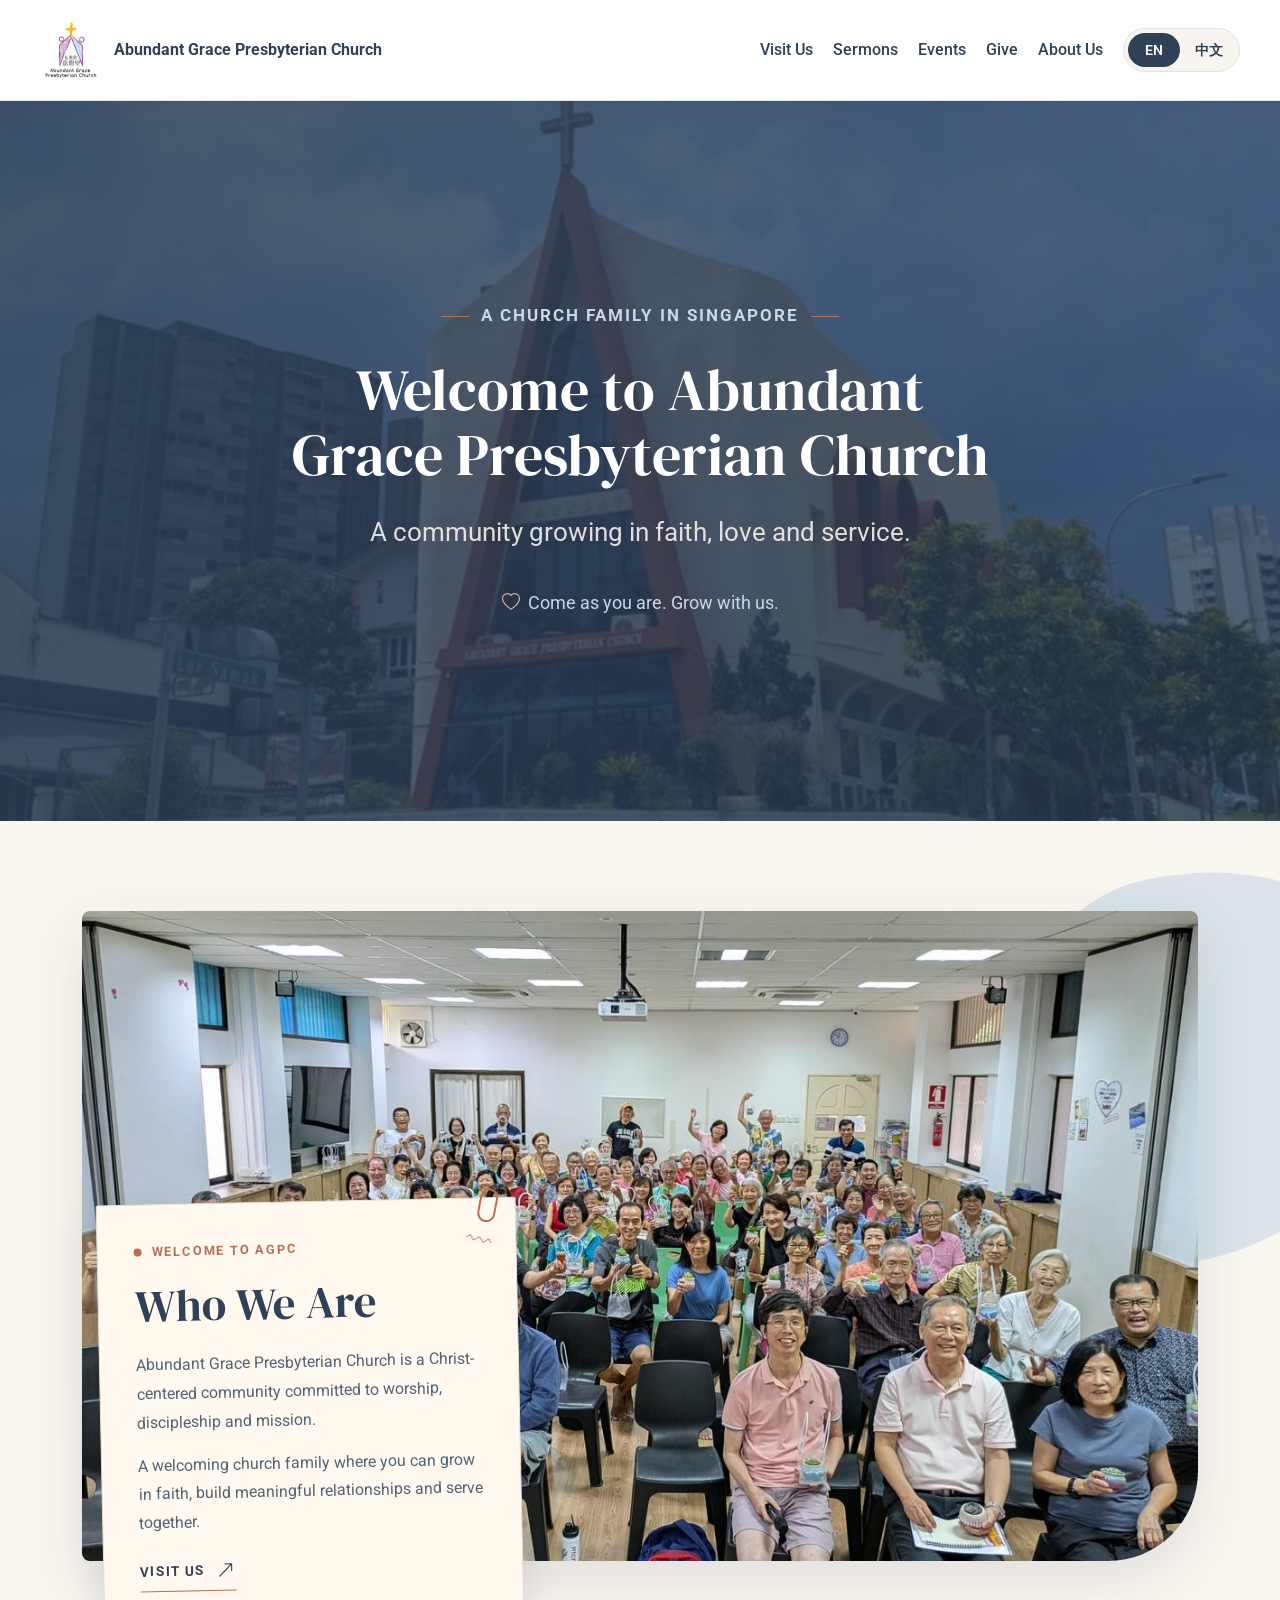
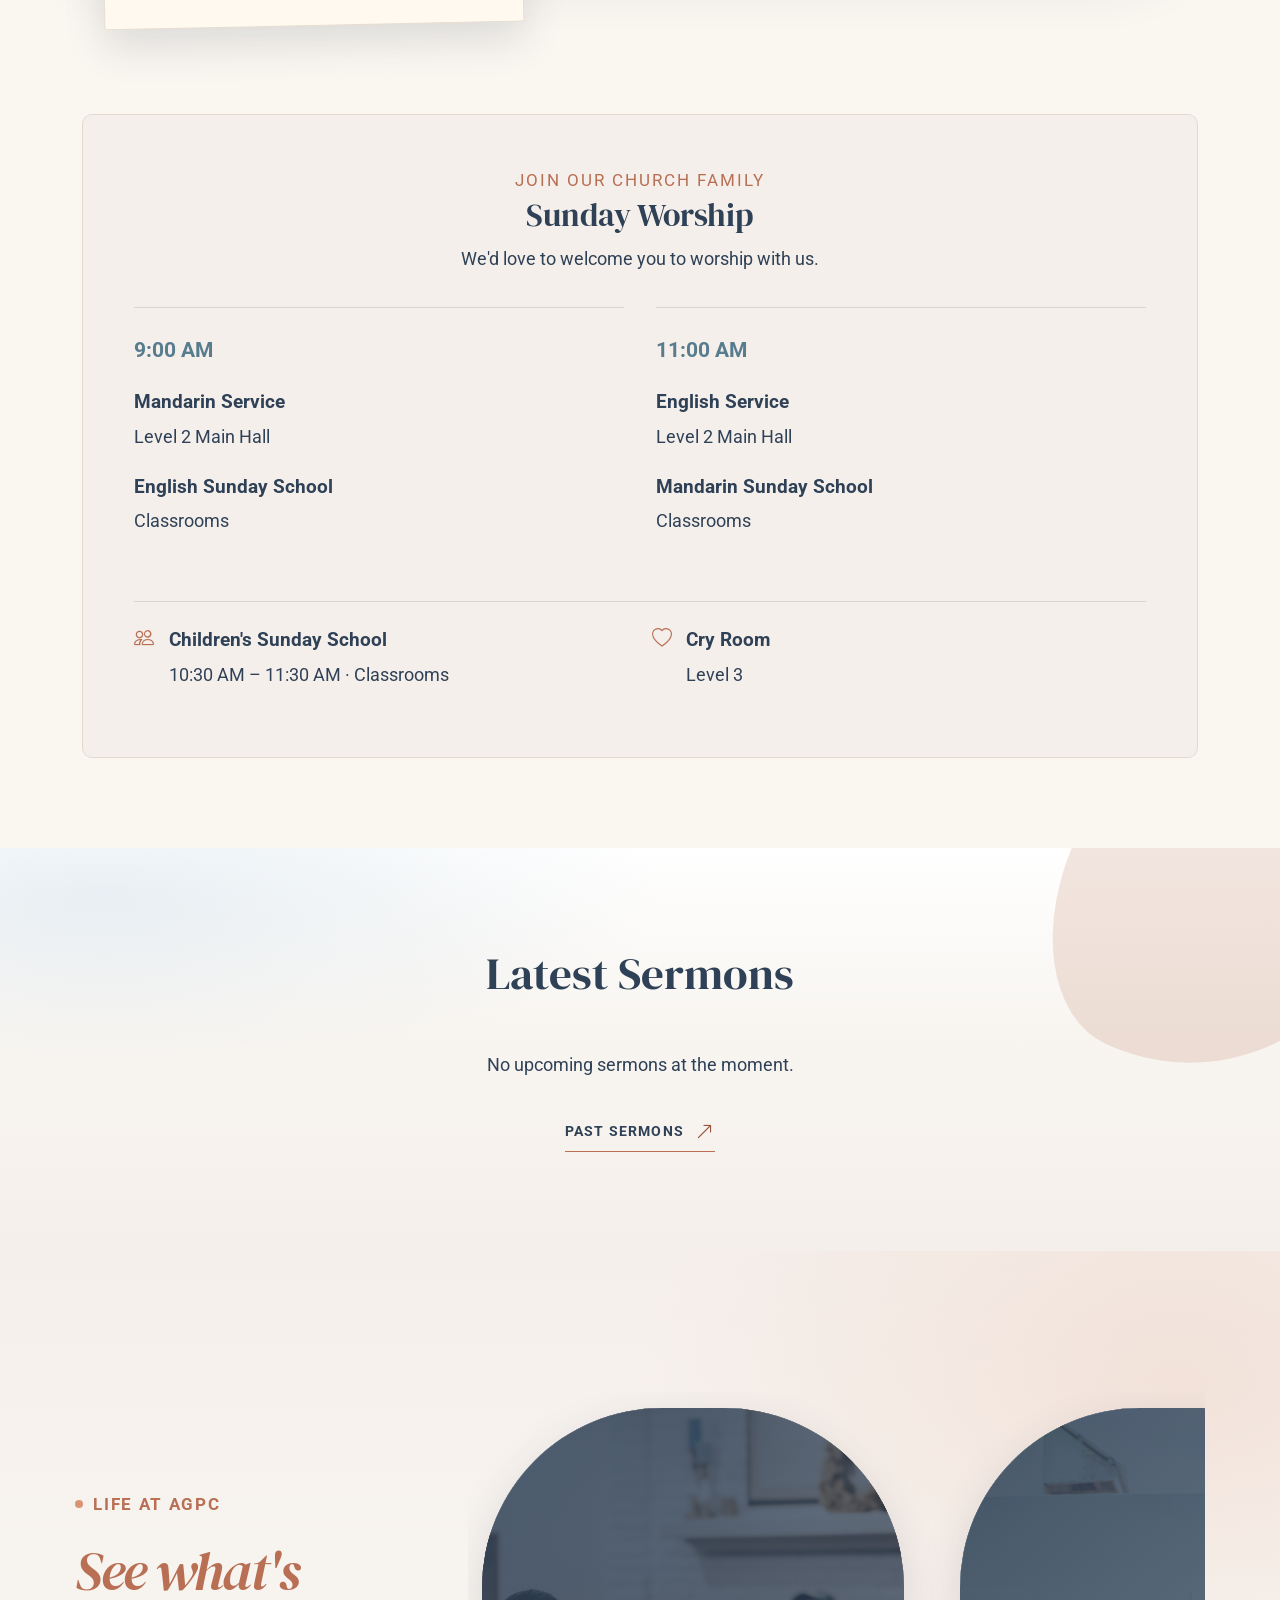
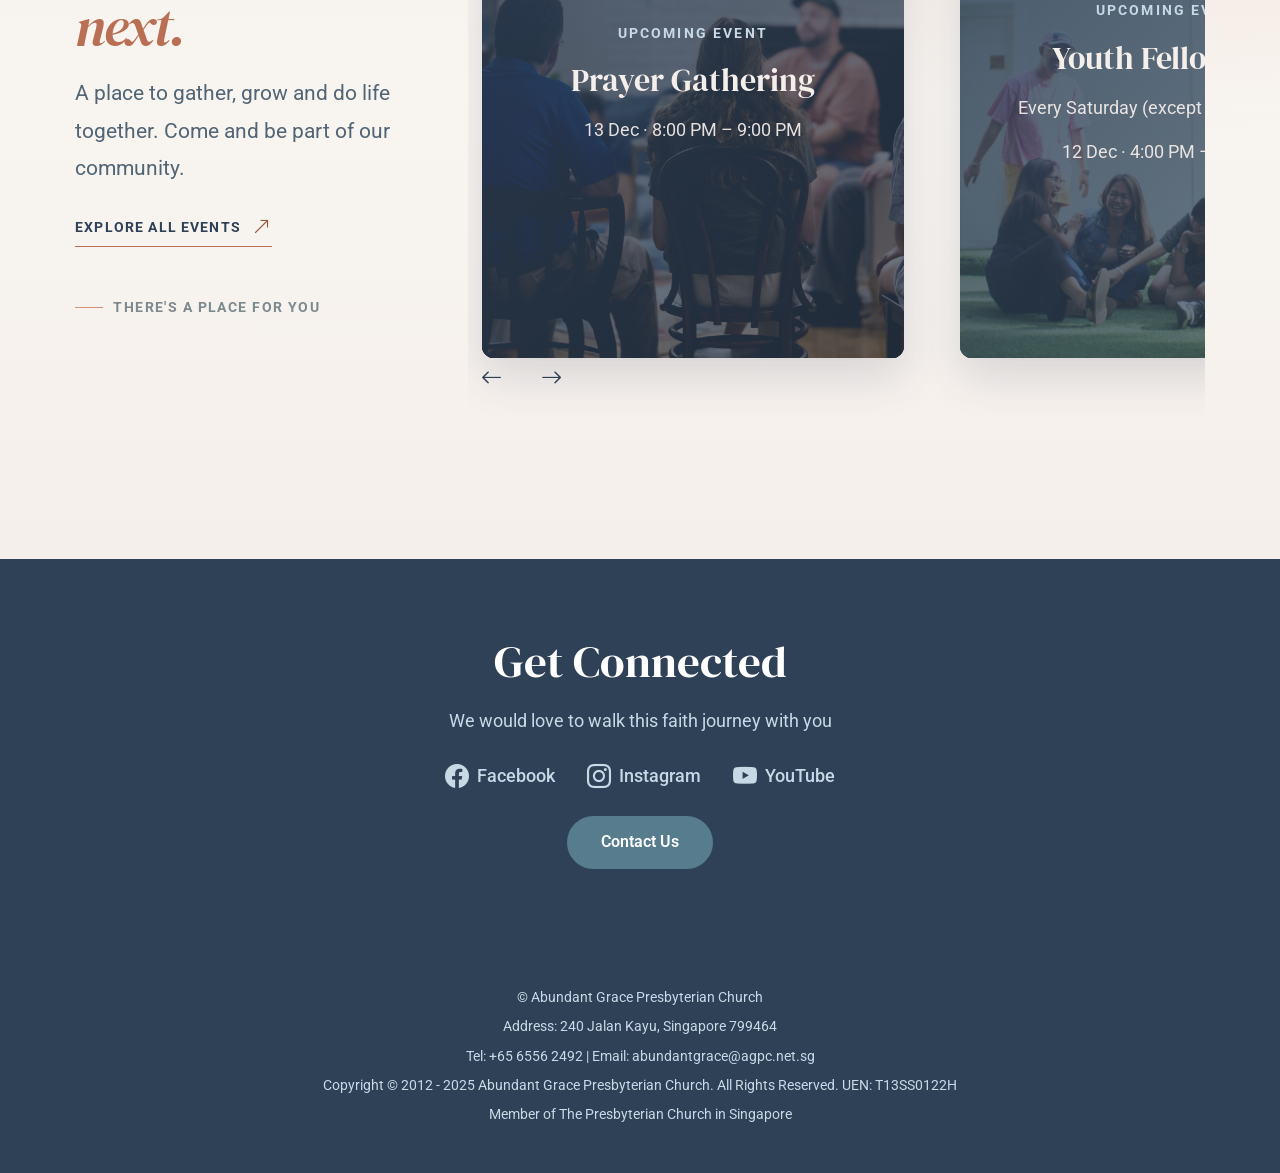
==== commit 37bf595f: "Update index.html" ====
--- a/index.html
+++ b/index.html
@@ -158,11 +158,11 @@
                             alt="Our church community growing together in faith"
                             class="who-art-image"
                         >
+                    </div>
+                    
+                    <article class="who-paper-card">
                         <!-- Paperclip slightly overlapping the photo's corner -->
                         <span class="who-paper-tape" aria-hidden="true"></span>
-                    </div>
-                    
-                    <article class="who-paper-card">
 
                         <div class="who-paper-eyebrow">
                             <span class="who-paper-dot"></span>
--- a/CSS/homepage.css
+++ b/CSS/homepage.css
@@ -175,15 +175,16 @@
 /* Paper clip — positioned at the photo's top-right corner */
 .who-paper-tape {
     position: absolute;
-    z-index: 3;
-    top: -12px;
-    right: 24px;
-
-    width: 24px;
-    height: 44px;
-
-    border: 3px solid #B96F53;
-    border-radius: 16px;
+    z-index: 5;
+
+    top: -10px;
+    right: 18px;
+
+    width: 18px;
+    height: 34px;
+
+    border: 2px solid #B96F53;
+    border-radius: 12px;
     background: transparent;
 
     transform: rotate(12deg);
@@ -228,9 +229,9 @@
     position: absolute;
     z-index: 2;
 
-    /* Tuck the paper into the bottom-left corner */
-    left: 24px;
-    bottom: -25px;
+    /* Move the paper further out of the photo */
+    left: 18px;
+    bottom: -65px;
 
     width: min(420px, 45%);
     padding: clamp(24px, 3vw, 36px);
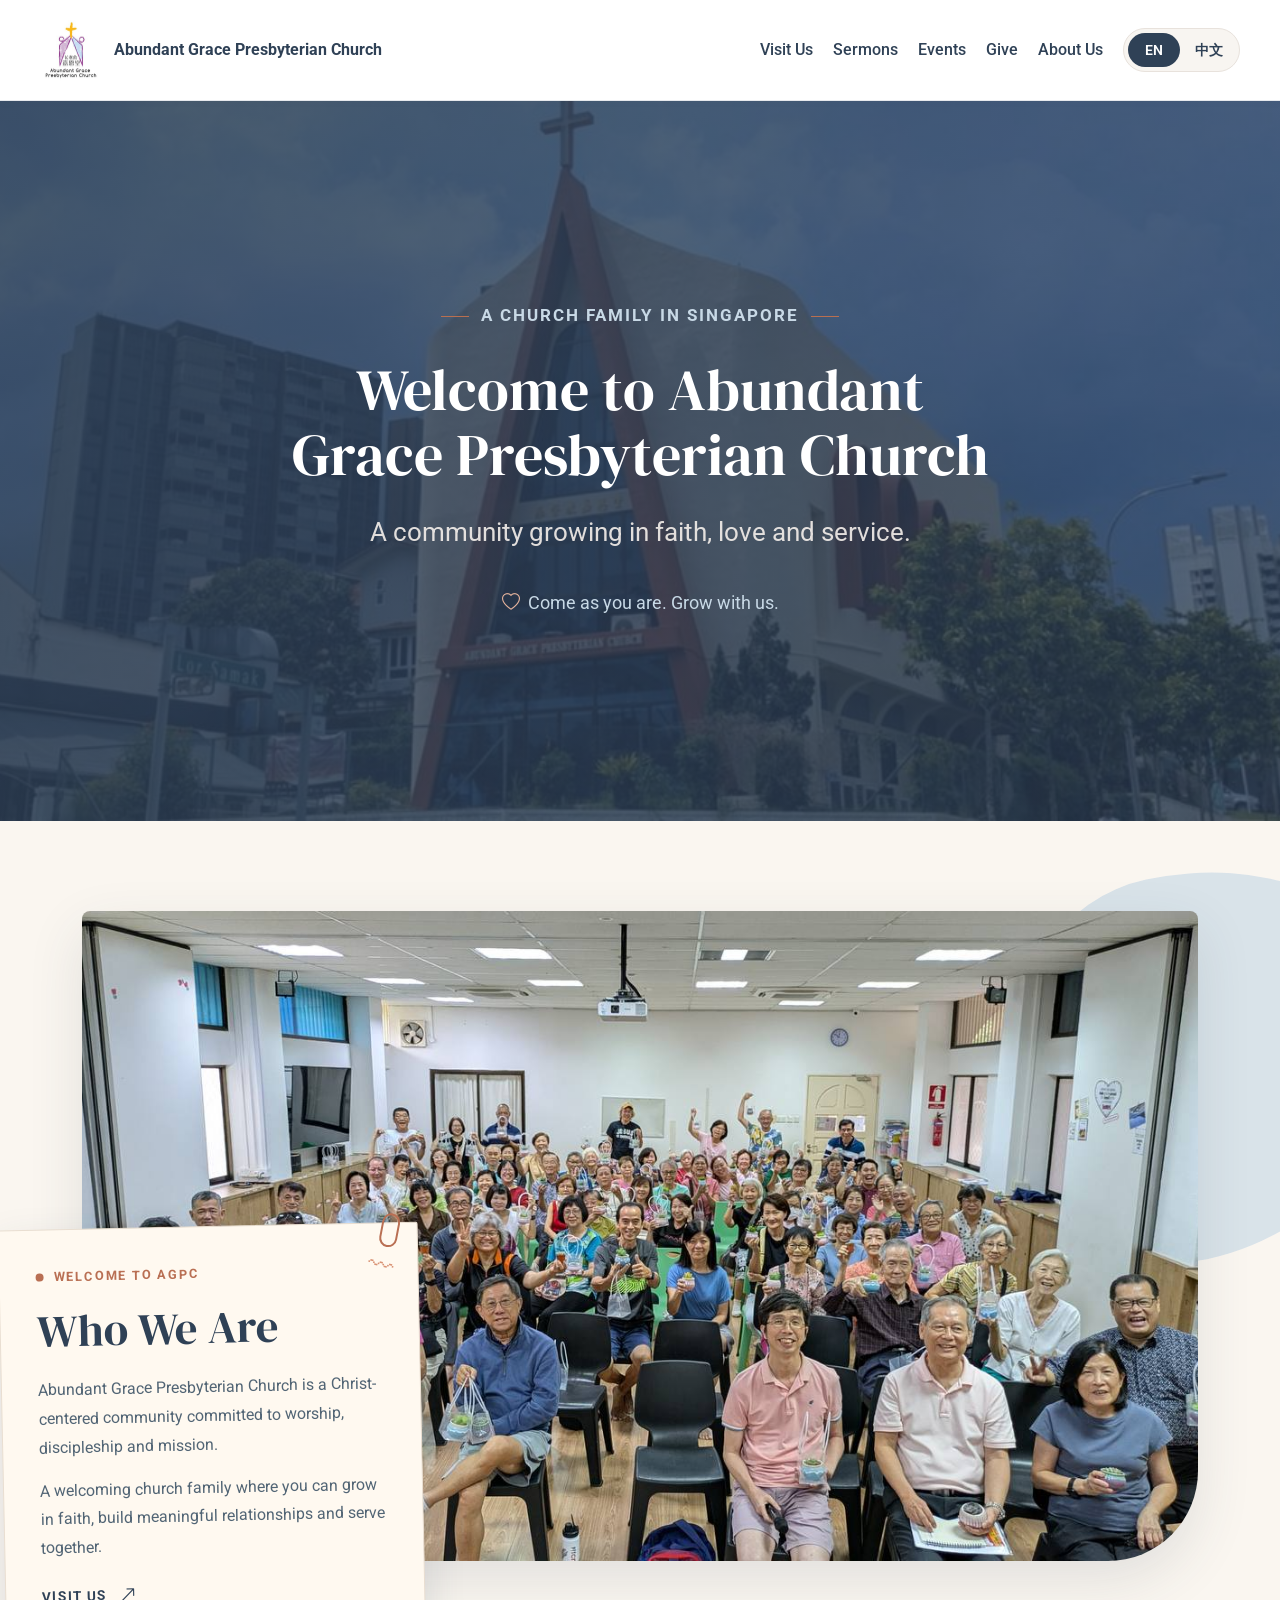
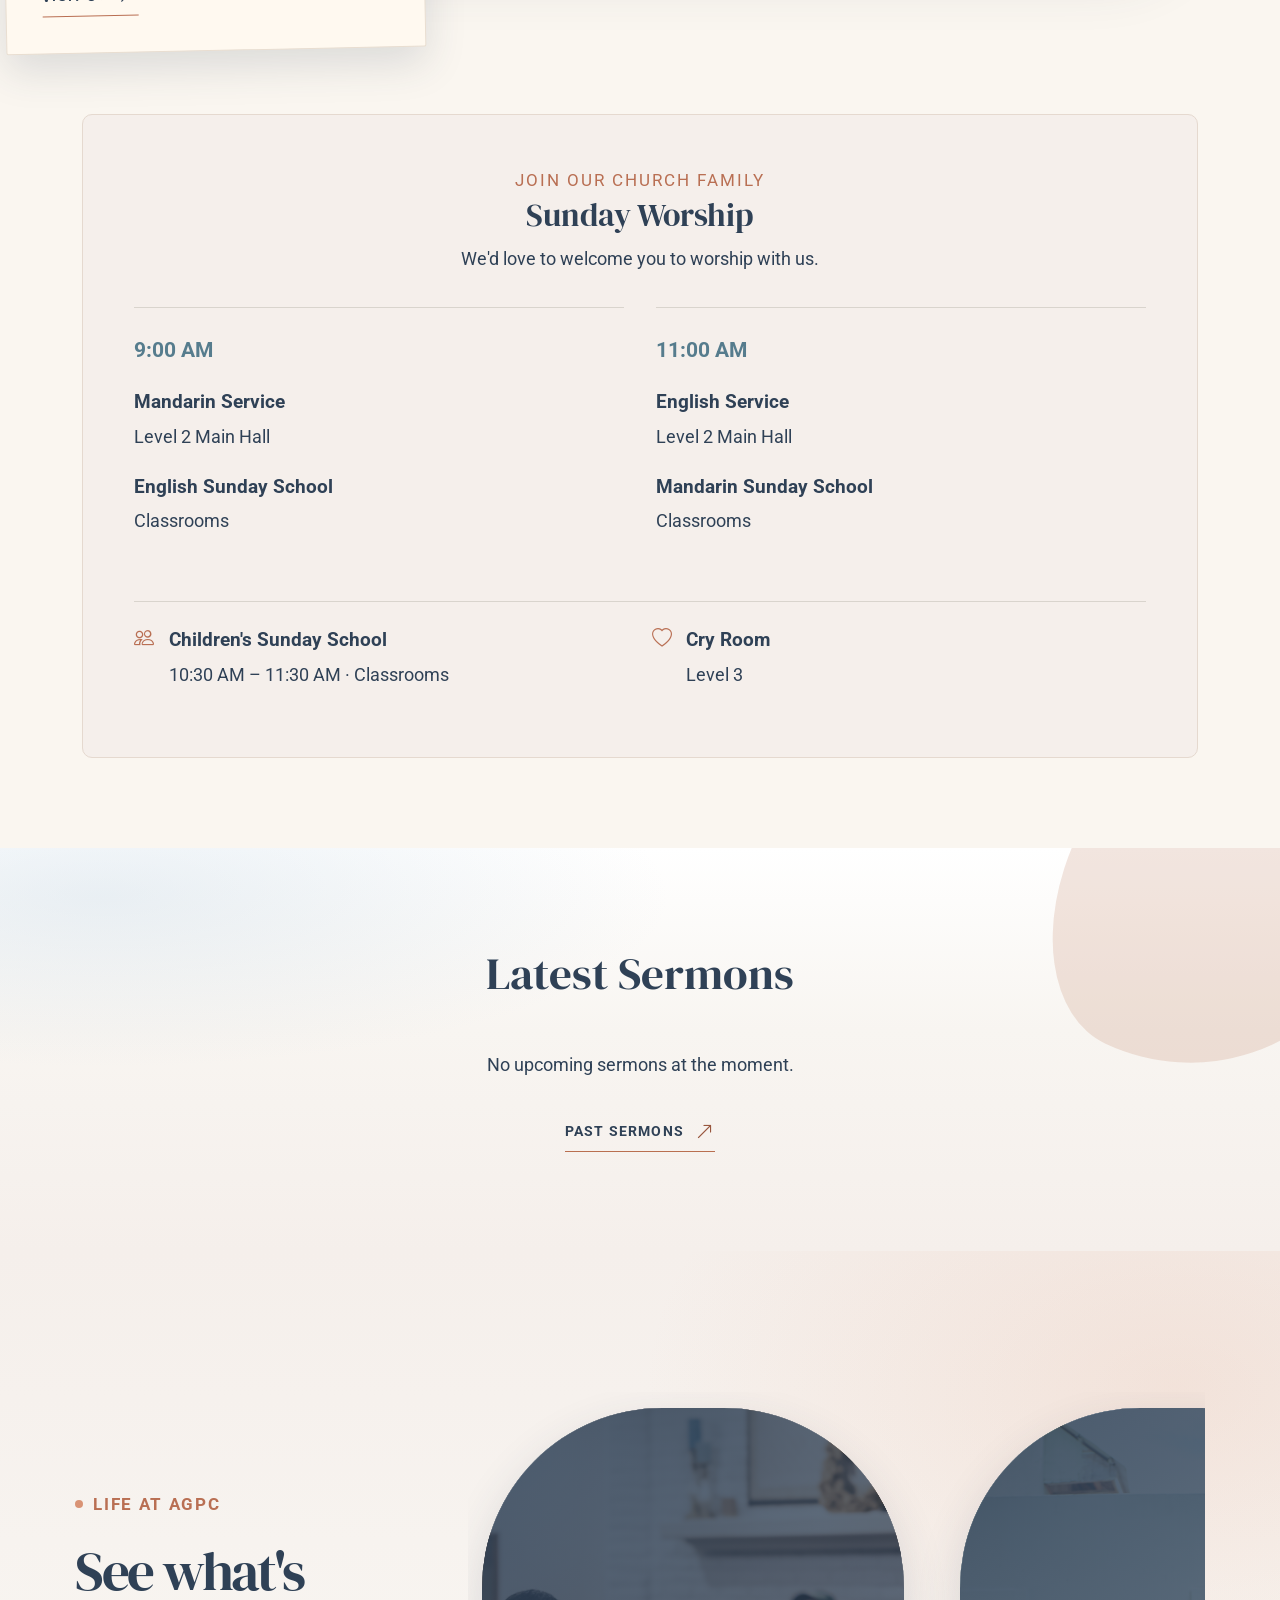
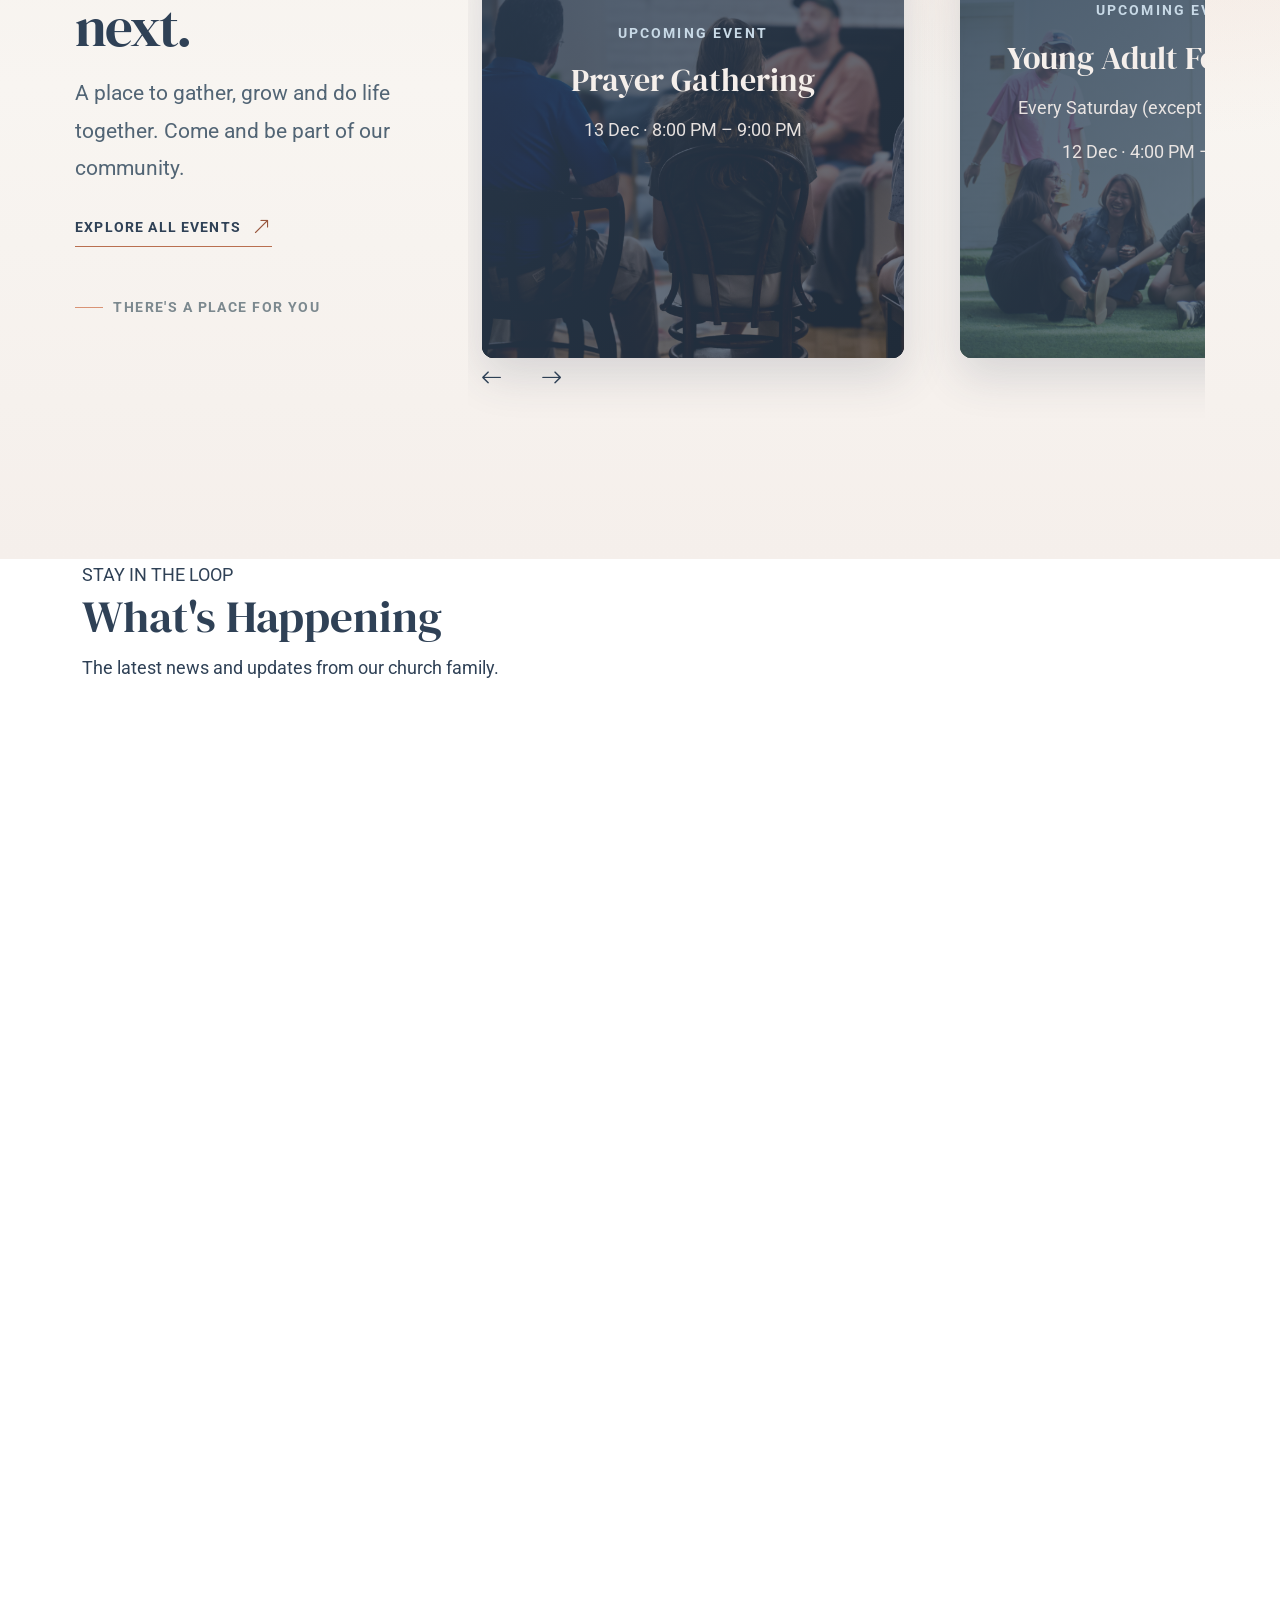
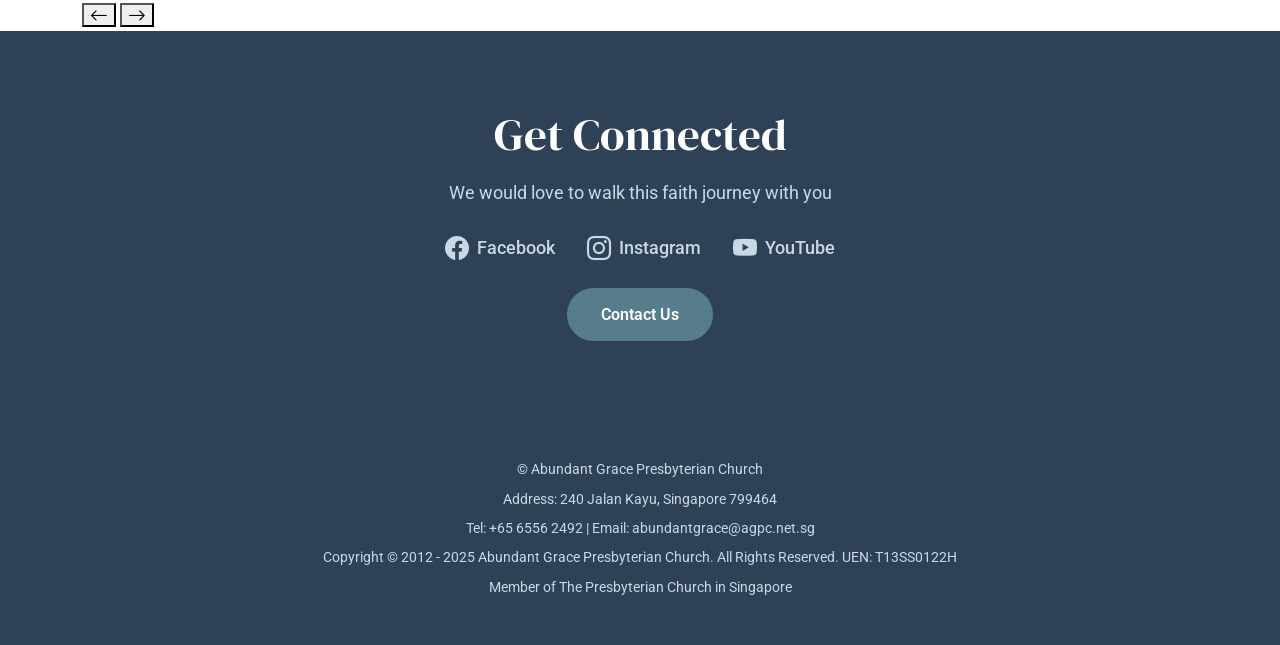
==== commit 4c85722b: "Update index.html" ====
--- a/index.html
+++ b/index.html
@@ -402,6 +402,73 @@
                 </div>
             </div>
         </section>
+
+
+                
+        <!-- ANNOUNCEMENTS SECTION -->
+        <section class="announcements-section">
+        
+            <div class="container">
+        
+                <!-- Section Heading -->
+                <div class="announcements-heading">
+        
+                    <div class="announcements-eyebrow">
+                        <span class="announcements-eyebrow-dot"></span>
+                        <span data-en="STAY IN THE LOOP"
+                              data-zh="最新消息">
+                            STAY IN THE LOOP
+                        </span>
+                    </div>
+        
+                    <h2 data-en="What's Happening"
+                        data-zh="教会最新消息">
+                        What's Happening
+                    </h2>
+        
+                    <p data-en="The latest news and updates from our church family."
+                       data-zh="了解我们教会大家庭的最新消息与活动资讯。">
+                        The latest news and updates from our church family.
+                    </p>
+        
+                </div>
+        
+                <!-- Announcement Carousel -->
+                <div class="swiper announcements-swiper">
+        
+                    <div class="swiper-wrapper" id="announcements-list">
+                        <!-- Announcement images will be added by JavaScript -->
+                    </div>
+        
+                </div>
+        
+                <!-- Carousel Controls -->
+                <div class="announcements-controls">
+        
+                    <div class="announcements-pagination"></div>
+        
+                    <div class="announcements-navigation">
+        
+                        <button class="announcements-prev"
+                                type="button"
+                                aria-label="Previous announcement">
+                            <i class="bi bi-arrow-left" aria-hidden="true"></i>
+                        </button>
+        
+                        <button class="announcements-next"
+                                type="button"
+                                aria-label="Next announcement">
+                            <i class="bi bi-arrow-right" aria-hidden="true"></i>
+                        </button>
+        
+                    </div>
+        
+                </div>
+        
+            </div>
+        
+        </section>
+
 
 
         <!-- CALL TO ACTION -->
@@ -446,16 +513,20 @@
             </div>
         </footer>
 
+       
         <!-- Utils first -->
         <script src="utils.js"></script>
-
-        <!--  DATA FIRST -->
+        
+        <!-- DATA FIRST -->
         <script src="sermons-data.js"></script>
         <script src="events-data.js"></script>
-
-        <!--  THEN UI -->
+        <script src="announcements-data.js"></script>
+        
+        <!-- THEN UI -->
         <script src="sermons-ui.js"></script>
         <script src="events-ui.js"></script>
+        <script src="announcements-ui.js"></script>
+
         
     </body>
 </html>
--- a/CSS/style.css
+++ b/CSS/style.css
@@ -518,9 +518,9 @@
 
     .myNav .nav-link {
         display: block;
-        padding: 0.8rem 0.5rem;
-        border-bottom: 1px solid #F0F0F0;
-        font-size: 1rem;
+       padding: 0.65rem 0.5rem;
+       border-bottom: 1px solid #F0F0F0;
+       font-size: 0.9rem;
     }
 
     .myNav .nav-link::after {
@@ -678,8 +678,9 @@
     }
 }
 
-@media (max-width: 767.98px) {
-    .myNav {
-        zoom: 1.5 !important;
-    }
-}
+
+html,
+body {
+    max-width: 100%;
+    overflow-x: clip !important;
+}
--- a/CSS/homepage.css
+++ b/CSS/homepage.css
@@ -230,8 +230,8 @@
     z-index: 2;
 
     /* Move the paper further out of the photo */
-    left: 18px;
-    bottom: -65px;
+    left: -80px;
+    bottom: -90px;
 
     width: min(420px, 45%);
     padding: clamp(24px, 3vw, 36px);
@@ -699,12 +699,6 @@
     text-wrap: balance;
 }
 
-.events-heading span {
-    display: block;
-    color: var(--events-clay-dark);
-    font-style: italic;
-}
-
 /* Events description — comfortable editorial body text */
 .events-section .events-description {
     max-width: 420px;
